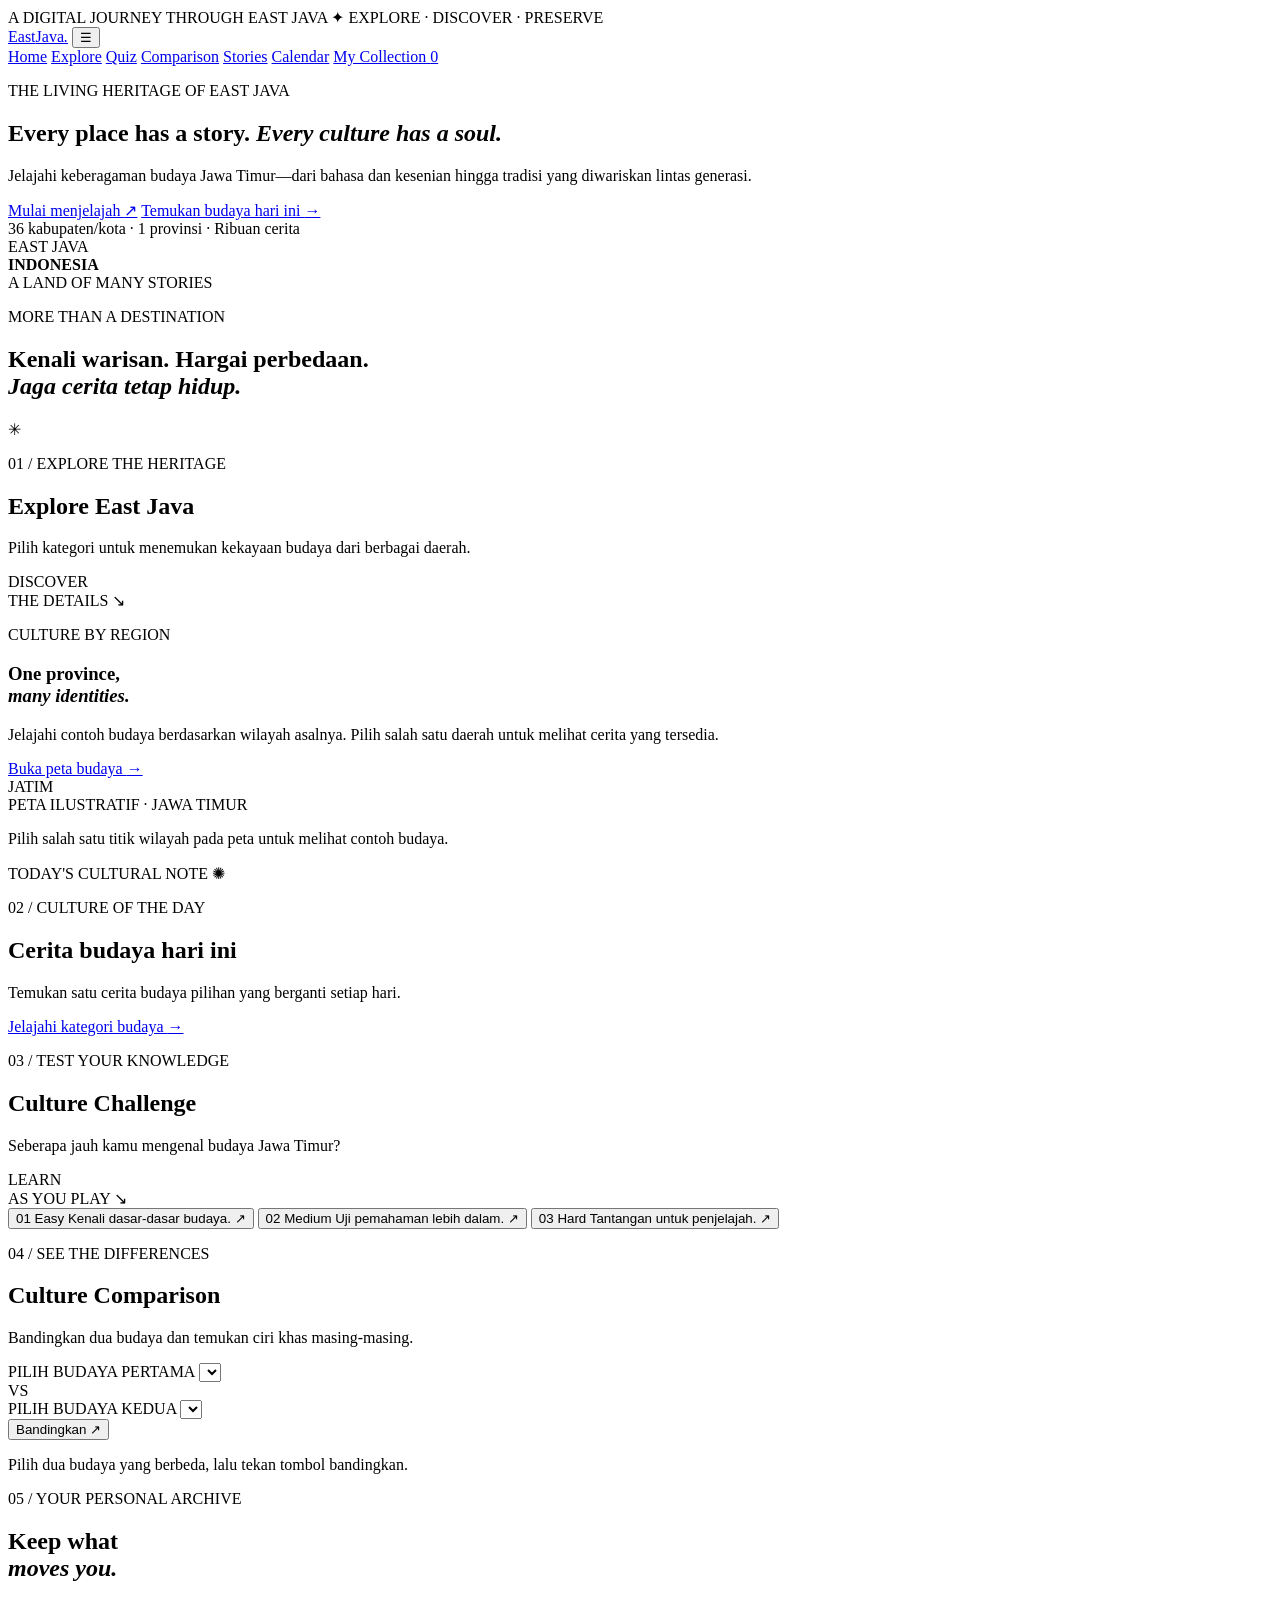
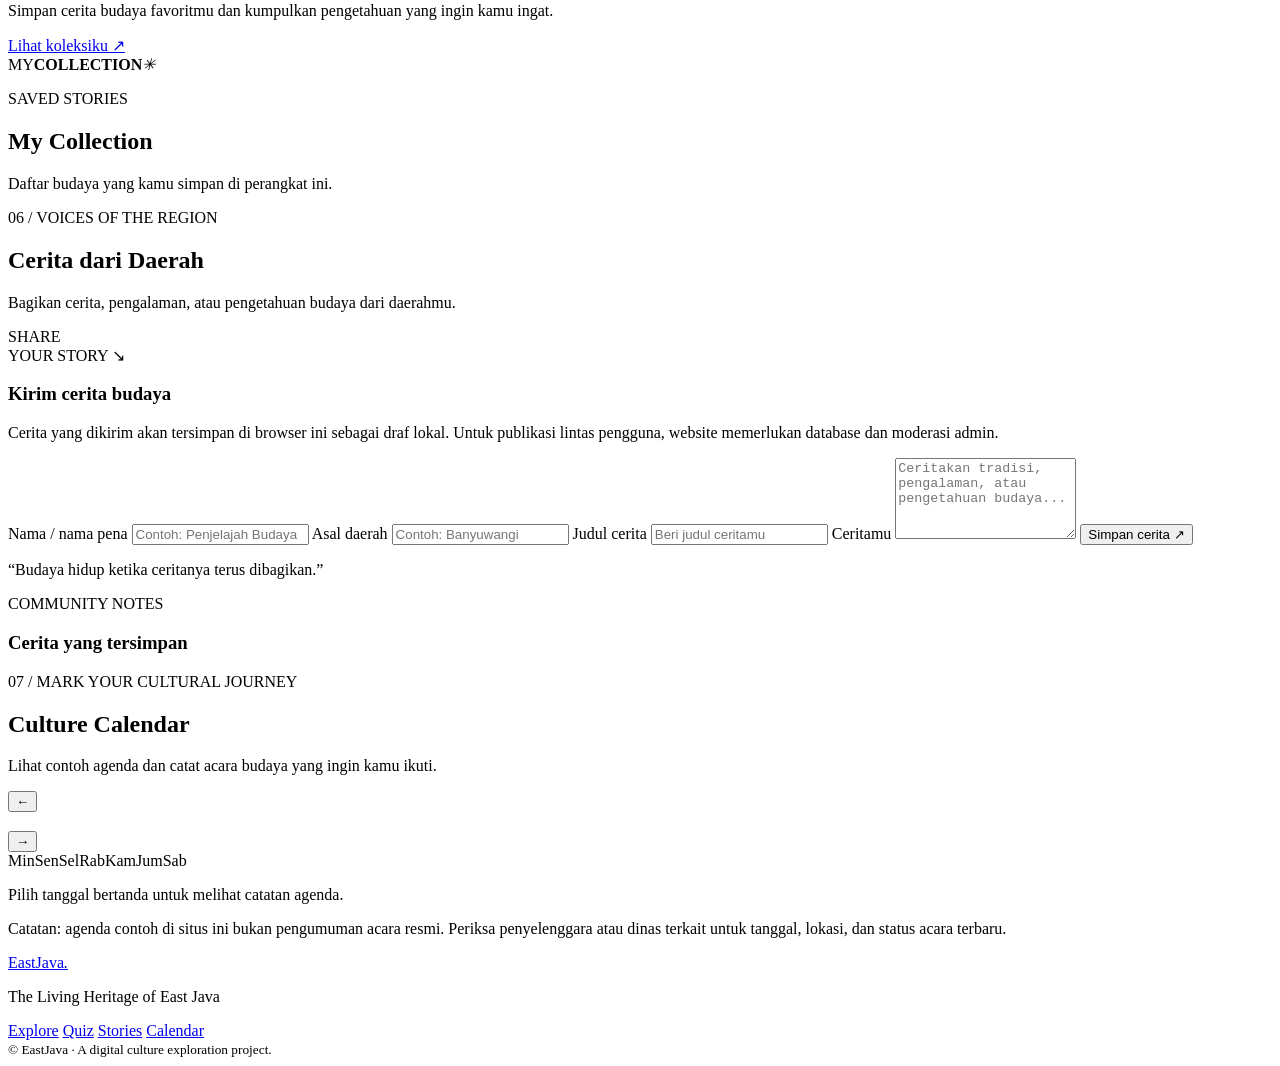
==== index.html @ 80b300f9 "Update and rename README.md to index.html" ====
<!DOCTYPE html>
<html lang="id">
<head>
  <meta charset="UTF-8">
  <meta name="viewport" content="width=device-width, initial-scale=1.0">
  <meta name="theme-color" content="#183f35">
  <meta name="description" content="EastJava — jelajahi warisan budaya Jawa Timur melalui peta, cerita, kuis, dan kalender budaya.">
  <title>EastJava — The Living Heritage of East Java</title>
  <link rel="preconnect" href="https://fonts.googleapis.com">
  <link rel="preconnect" href="https://fonts.gstatic.com" crossorigin>
  <link href="https://fonts.googleapis.com/css2?family=DM+Sans:wght@400;500;600;700&family=Playfair+Display:wght@500;600;700&display=swap" rel="stylesheet">
  <link rel="stylesheet" href="css/style.css">
</head>
<body>
  <div class="announcement">A DIGITAL JOURNEY THROUGH EAST JAVA <span>✦</span> EXPLORE · DISCOVER · PRESERVE</div>

  <header class="site-header">
    <a class="brand" href="#home" aria-label="EastJava home">East<span>Java</span><i>.</i></a>
    <button class="menu-toggle" id="menuToggle" aria-label="Buka menu" aria-expanded="false">☰</button>
    <nav class="main-nav" id="mainNav">
      <a href="#home" data-nav="home">Home</a>
      <a href="#explore" data-nav="explore">Explore</a>
      <a href="#quiz" data-nav="quiz">Quiz</a>
      <a href="#comparison" data-nav="comparison">Comparison</a>
      <a href="#stories" data-nav="stories">Stories</a>
      <a href="#calendar" data-nav="calendar">Calendar</a>
      <a href="#collection" data-nav="collection" class="nav-collection">My Collection <span id="savedCount">0</span></a>
    </nav>
  </header>

  <main id="app" tabindex="-1">
    <section class="hero page-view" id="home">
      <div class="hero-copy">
        <p class="eyebrow">THE LIVING HERITAGE OF EAST JAVA</p>
        <h1>Every place has a story. <em>Every culture has a soul.</em></h1>
        <p class="hero-description">Jelajahi keberagaman budaya Jawa Timur—dari bahasa dan kesenian hingga tradisi yang diwariskan lintas generasi.</p>
        <div class="hero-actions">
          <a class="button button-dark" href="#explore">Mulai menjelajah <span>↗</span></a>
          <a class="text-link" href="#culture-day">Temukan budaya hari ini <span>→</span></a>
        </div>
        <div class="hero-note"><span class="note-line"></span><span>36 kabupaten/kota · 1 provinsi · Ribuan cerita</span></div>
      </div>
      <div class="hero-art" role="img" aria-label="Ilustrasi artistik pegunungan dan motif budaya Jawa Timur">
        <div class="art-sun"></div>
        <div class="art-mountain mountain-back"></div>
        <div class="art-mountain mountain-front"></div>
        <div class="art-label">EAST JAVA<br><b>INDONESIA</b></div>
        <div class="art-caption">A LAND OF MANY STORIES</div>
      </div>
    </section>

    <section class="intro-strip">
      <p>MORE THAN A DESTINATION</p>
      <h2>Kenali warisan. Hargai perbedaan.<br><em>Jaga cerita tetap hidup.</em></h2>
      <span class="strip-mark">✳</span>
    </section>

    <section class="section" id="explore">
      <div class="section-heading">
        <div>
          <p class="eyebrow">01 / EXPLORE THE HERITAGE</p>
          <h2>Explore East Java</h2>
          <p class="section-subtitle">Pilih kategori untuk menemukan kekayaan budaya dari berbagai daerah.</p>
        </div>
        <span class="heading-side">DISCOVER<br>THE DETAILS ↘</span>
      </div>

      <div class="category-grid" id="categoryGrid"></div>

      <div class="map-panel">
        <div class="map-copy">
          <p class="eyebrow">CULTURE BY REGION</p>
          <h3>One province,<br><em>many identities.</em></h3>
          <p>Jelajahi contoh budaya berdasarkan wilayah asalnya. Pilih salah satu daerah untuk melihat cerita yang tersedia.</p>
          <a class="text-link" href="#map">Buka peta budaya <span>→</span></a>
        </div>
        <div class="map-visual" id="map">
          <div class="map-watermark">JATIM</div>
          <div class="map-dots" id="mapDots"></div>
          <div class="map-footnote">PETA ILUSTRATIF · JAWA TIMUR</div>
        </div>
      </div>
      <div class="region-results" id="regionResults" aria-live="polite">
        <p class="muted">Pilih salah satu titik wilayah pada peta untuk melihat contoh budaya.</p>
      </div>
    </section>

    <section class="feature-band" id="culture-day">
      <div class="feature-image">
        <span class="image-kicker">TODAY'S CULTURAL NOTE</span>
        <span class="feature-symbol">✺</span>
      </div>
      <div class="feature-copy">
        <p class="eyebrow">02 / CULTURE OF THE DAY</p>
        <h2 id="dailyTitle">Cerita budaya hari ini</h2>
        <p id="dailyText">Temukan satu cerita budaya pilihan yang berganti setiap hari.</p>
        <div class="daily-meta" id="dailyMeta"></div>
        <a href="#explore" class="text-link">Jelajahi kategori budaya <span>→</span></a>
      </div>
    </section>

    <section class="section quiz-teaser" id="quiz">
      <div class="section-heading">
        <div>
          <p class="eyebrow">03 / TEST YOUR KNOWLEDGE</p>
          <h2>Culture Challenge</h2>
          <p class="section-subtitle">Seberapa jauh kamu mengenal budaya Jawa Timur?</p>
        </div>
        <span class="heading-side">LEARN<br>AS YOU PLAY ↘</span>
      </div>
      <div class="quiz-levels">
        <button class="level-card" data-level="easy">
          <span class="level-number">01</span>
          <span class="level-name">Easy</span>
          <span class="level-desc">Kenali dasar-dasar budaya.</span>
          <span class="level-arrow">↗</span>
        </button>
        <button class="level-card" data-level="medium">
          <span class="level-number">02</span>
          <span class="level-name">Medium</span>
          <span class="level-desc">Uji pemahaman lebih dalam.</span>
          <span class="level-arrow">↗</span>
        </button>
        <button class="level-card" data-level="hard">
          <span class="level-number">03</span>
          <span class="level-name">Hard</span>
          <span class="level-desc">Tantangan untuk penjelajah.</span>
          <span class="level-arrow">↗</span>
        </button>
      </div>
      <div class="quiz-area" id="quizArea" hidden></div>
    </section>

    <section class="section comparison-section" id="comparison">
      <div class="section-heading">
        <div>
          <p class="eyebrow">04 / SEE THE DIFFERENCES</p>
          <h2>Culture Comparison</h2>
          <p class="section-subtitle">Bandingkan dua budaya dan temukan ciri khas masing-masing.</p>
        </div>
      </div>
      <div class="comparison-box">
        <div class="compare-select">
          <label for="cultureA">PILIH BUDAYA PERTAMA</label>
          <select id="cultureA"></select>
        </div>
        <div class="compare-symbol">VS</div>
        <div class="compare-select">
          <label for="cultureB">PILIH BUDAYA KEDUA</label>
          <select id="cultureB"></select>
        </div>
        <button class="button button-dark compare-button" id="compareButton">Bandingkan ↗</button>
      </div>
      <div id="comparisonResult" class="comparison-result" aria-live="polite">
        <p class="muted">Pilih dua budaya yang berbeda, lalu tekan tombol bandingkan.</p>
      </div>
    </section>

    <section class="collection-banner" id="collection">
      <div>
        <p class="eyebrow">05 / YOUR PERSONAL ARCHIVE</p>
        <h2>Keep what<br><em>moves you.</em></h2>
        <p>Simpan cerita budaya favoritmu dan kumpulkan pengetahuan yang ingin kamu ingat.</p>
        <a class="button button-light" href="#collection-list">Lihat koleksiku ↗</a>
      </div>
      <div class="collection-stamp"><span>MY</span><b>COLLECTION</b><i>✳</i></div>
    </section>

    <section class="section collection-list-section" id="collection-list">
      <div class="section-heading">
        <div>
          <p class="eyebrow">SAVED STORIES</p>
          <h2>My Collection</h2>
          <p class="section-subtitle">Daftar budaya yang kamu simpan di perangkat ini.</p>
        </div>
      </div>
      <div id="collectionList" class="collection-grid"></div>
    </section>

    <section class="section stories-section" id="stories">
      <div class="section-heading">
        <div>
          <p class="eyebrow">06 / VOICES OF THE REGION</p>
          <h2>Cerita dari Daerah</h2>
          <p class="section-subtitle">Bagikan cerita, pengalaman, atau pengetahuan budaya dari daerahmu.</p>
        </div>
        <span class="heading-side">SHARE<br>YOUR STORY ↘</span>
      </div>
      <div class="stories-layout">
        <form id="storyForm" class="story-form">
          <h3>Kirim cerita budaya</h3>
          <p class="form-note">Cerita yang dikirim akan tersimpan di browser ini sebagai draf lokal. Untuk publikasi lintas pengguna, website memerlukan database dan moderasi admin.</p>

          <label for="storyName">Nama / nama pena</label>
          <input id="storyName" maxlength="40" required placeholder="Contoh: Penjelajah Budaya">

          <label for="storyRegion">Asal daerah</label>
          <input id="storyRegion" maxlength="60" required placeholder="Contoh: Banyuwangi">

          <label for="storyTitle">Judul cerita</label>
          <input id="storyTitle" maxlength="80" required placeholder="Beri judul ceritamu">

          <label for="storyText">Ceritamu</label>
          <textarea id="storyText" rows="5" maxlength="1200" required placeholder="Ceritakan tradisi, pengalaman, atau pengetahuan budaya..."></textarea>

          <button class="button button-dark" type="submit">Simpan cerita ↗</button>
          <p class="form-feedback" id="storyFeedback" role="status"></p>
        </form>

        <div class="story-side">
          <div class="story-quote">“Budaya hidup ketika ceritanya terus dibagikan.”</div>
          <p class="eyebrow">COMMUNITY NOTES</p>
          <h3>Cerita yang tersimpan</h3>
          <div id="storyList"></div>
        </div>
      </div>
    </section>

    <section class="section calendar-section" id="calendar">
      <div class="section-heading">
        <div>
          <p class="eyebrow">07 / MARK YOUR CULTURAL JOURNEY</p>
          <h2>Culture Calendar</h2>
          <p class="section-subtitle">Lihat contoh agenda dan catat acara budaya yang ingin kamu ikuti.</p>
        </div>
      </div>
      <div class="calendar-wrap">
        <div class="calendar-top">
          <button id="prevMonth" aria-label="Bulan sebelumnya">←</button>
          <h3 id="monthLabel"></h3>
          <button id="nextMonth" aria-label="Bulan berikutnya">→</button>
        </div>
        <div class="calendar-weekdays">
          <span>Min</span><span>Sen</span><span>Sel</span><span>Rab</span><span>Kam</span><span>Jum</span><span>Sab</span>
        </div>
        <div class="calendar-days" id="calendarDays"></div>
        <div class="calendar-detail" id="calendarDetail">
          <p class="muted">Pilih tanggal bertanda untuk melihat catatan agenda.</p>
        </div>
      </div>
      <p class="calendar-disclaimer">Catatan: agenda contoh di situs ini bukan pengumuman acara resmi. Periksa penyelenggara atau dinas terkait untuk tanggal, lokasi, dan status acara terbaru.</p>
    </section>
  </main>

  <footer class="site-footer">
    <a class="brand footer-brand" href="#home">East<span>Java</span><i>.</i></a>
    <p>The Living Heritage of East Java</p>
    <div class="footer-links">
      <a href="#explore">Explore</a>
      <a href="#quiz">Quiz</a>
      <a href="#stories">Stories</a>
      <a href="#calendar">Calendar</a>
    </div>
    <small>© <span id="year"></span> EastJava · A digital culture exploration project.</small>
  </footer>

  <div class="toast" id="toast" role="status" aria-live="polite"></div>
  <script src="js/app.js"></script>
</body>
</html>
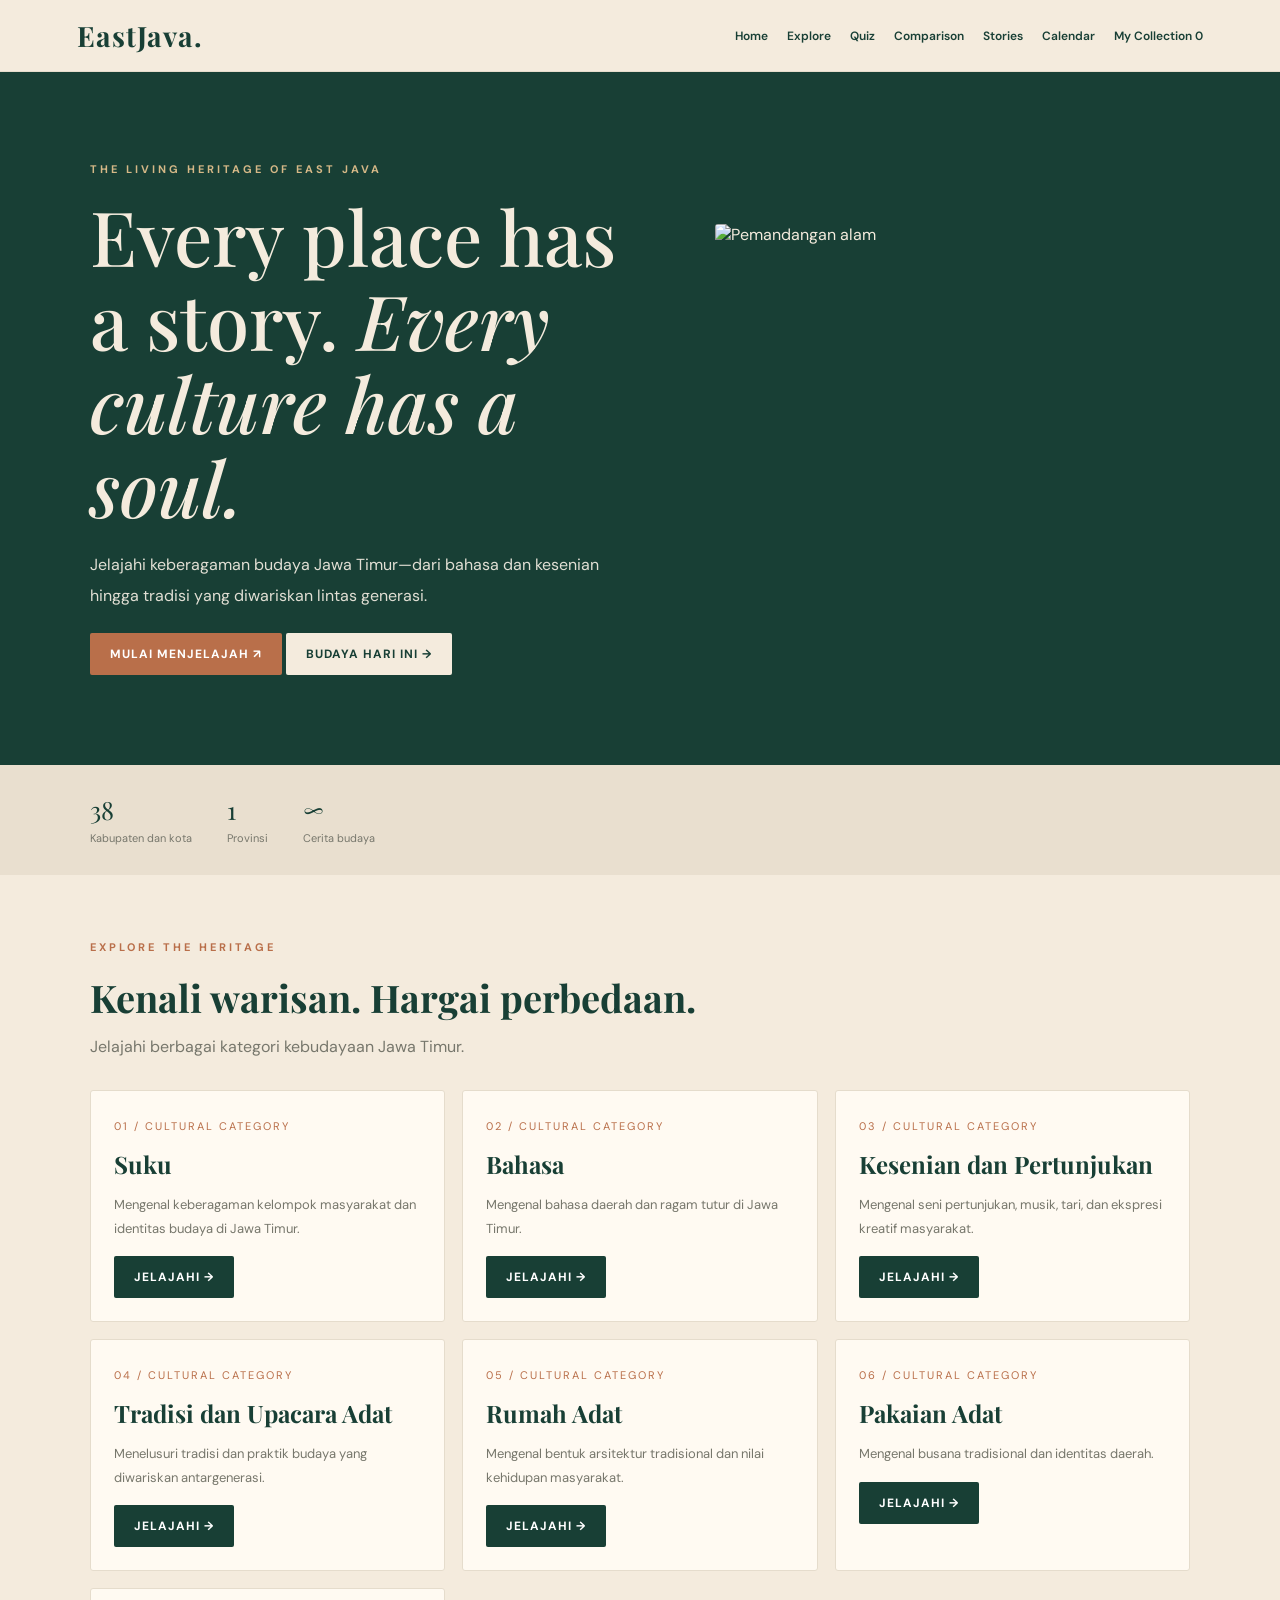
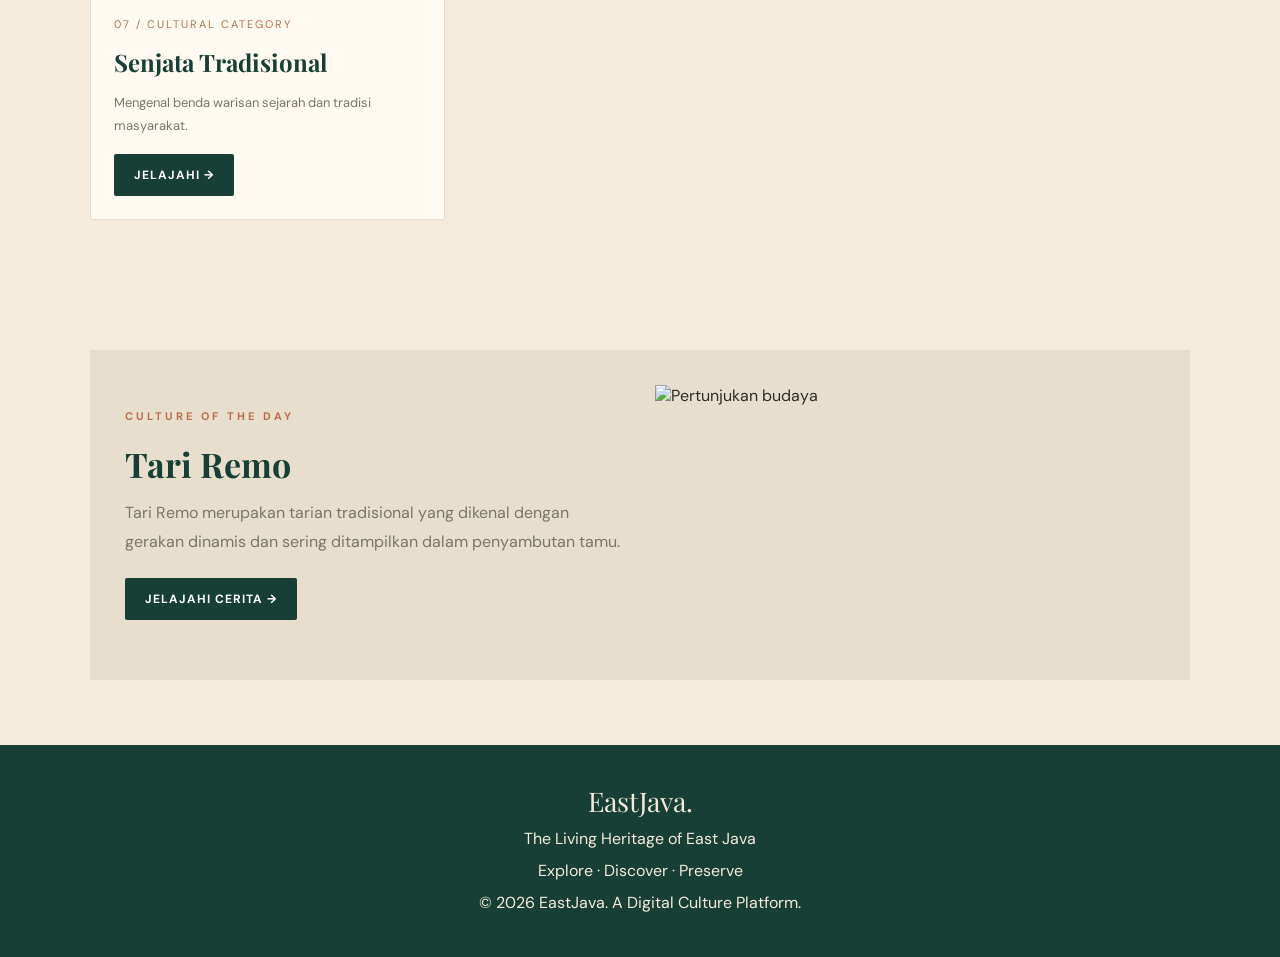
==== commit 3160de87: "Update index.html" ====
--- a/index.html
+++ b/index.html
@@ -1,260 +1,757 @@
 <!DOCTYPE html>
 <html lang="id">
 <head>
-  <meta charset="UTF-8">
-  <meta name="viewport" content="width=device-width, initial-scale=1.0">
-  <meta name="theme-color" content="#183f35">
-  <meta name="description" content="EastJava — jelajahi warisan budaya Jawa Timur melalui peta, cerita, kuis, dan kalender budaya.">
-  <title>EastJava — The Living Heritage of East Java</title>
-  <link rel="preconnect" href="https://fonts.googleapis.com">
-  <link rel="preconnect" href="https://fonts.gstatic.com" crossorigin>
-  <link href="https://fonts.googleapis.com/css2?family=DM+Sans:wght@400;500;600;700&family=Playfair+Display:wght@500;600;700&display=swap" rel="stylesheet">
-  <link rel="stylesheet" href="css/style.css">
+<meta charset="UTF-8">
+<meta name="viewport" content="width=device-width, initial-scale=1.0">
+<title>EastJava — The Living Heritage</title>
+<meta name="description" content="Jelajahi kekayaan budaya Jawa Timur melalui EastJava.">
+<style>
+@import url('https://fonts.googleapis.com/css2?family=DM+Sans:wght@400;500;600;700&family=Playfair+Display:wght@400;500;600;700&display=swap');
+
+:root {
+  --green:#183f35;
+  --green2:#285648;
+  --cream:#f4ebdd;
+  --paper:#fffaf2;
+  --gold:#d5b887;
+  --terra:#b96f4a;
+  --ink:#292e29;
+  --muted:#77776c;
+  --line:#e5dccc;
+}
+
+* {box-sizing:border-box;margin:0;padding:0}
+html {scroll-behavior:smooth}
+body {
+  background:var(--cream);
+  color:var(--ink);
+  font-family:'DM Sans',sans-serif;
+}
+button,input,select,textarea {font:inherit}
+button {cursor:pointer}
+a {color:inherit;text-decoration:none}
+header {
+  background:var(--cream);
+  border-bottom:1px solid var(--line);
+  padding:17px 6%;
+  display:flex;
+  align-items:center;
+  justify-content:space-between;
+  gap:20px;
+  position:sticky;
+  top:0;
+  z-index:10;
+}
+.logo {
+  font-family:'Playfair Display',serif;
+  font-size:28px;
+  font-weight:bold;
+  letter-spacing:1px;
+  color:var(--green);
+}
+nav {display:flex;gap:19px;flex-wrap:wrap}
+nav button {
+  border:0;
+  background:none;
+  color:var(--green);
+  font-size:12px;
+  font-weight:600;
+}
+nav button:hover {color:var(--terra)}
+.menu-btn {display:none}
+main {min-height:70vh}
+.page {display:none}
+.page.active {display:block}
+.hero {
+  background:var(--green);
+  color:var(--cream);
+  padding:90px 7%;
+  display:grid;
+  grid-template-columns:1.1fr .9fr;
+  align-items:center;
+  gap:45px;
+}
+.eyebrow {
+  color:var(--terra);
+  font-size:11px;
+  font-weight:700;
+  letter-spacing:3px;
+  margin-bottom:18px;
+}
+.hero .eyebrow {color:var(--gold)}
+h1,h2,h3,.serif {font-family:'Playfair Display',serif}
+.hero h1 {
+  font-size:clamp(42px,6vw,76px);
+  line-height:1.1;
+  font-weight:500;
+  margin-bottom:22px;
+}
+.hero p {
+  color:#e1dfd4;
+  line-height:1.9;
+  max-width:520px;
+}
+.hero-image {
+  width:100%;
+  height:390px;
+  object-fit:cover;
+  border-radius:3px;
+}
+.btn {
+  display:inline-block;
+  background:var(--terra);
+  color:white;
+  border:0;
+  padding:13px 20px;
+  margin-top:22px;
+  font-size:12px;
+  font-weight:700;
+  letter-spacing:1px;
+  border-radius:2px;
+}
+.btn:hover {opacity:.85}
+.btn-green {background:var(--green)}
+.btn-light {background:var(--cream);color:var(--green)}
+.section {padding:65px 7%}
+.section-head {margin-bottom:30px}
+.section-head h2 {font-size:38px;color:var(--green);margin-bottom:10px}
+.section-head p {color:var(--muted);line-height:1.7}
+.stats {
+  display:flex;
+  gap:35px;
+  flex-wrap:wrap;
+  padding:28px 7%;
+  background:#e9dfcf;
+}
+.stat strong {display:block;font:25px 'Playfair Display';color:var(--green)}
+.stat span {font-size:11px;color:var(--muted)}
+.grid {
+  display:grid;
+  grid-template-columns:repeat(3,1fr);
+  gap:17px;
+}
+.card {
+  background:var(--paper);
+  border:1px solid var(--line);
+  padding:23px;
+  border-radius:3px;
+  transition:.2s;
+}
+.card:hover {transform:translateY(-4px);border-color:var(--gold)}
+.card .number {font-size:11px;color:var(--terra);letter-spacing:2px}
+.card h3 {font-size:24px;color:var(--green);margin:13px 0}
+.card p {font-size:13px;line-height:1.8;color:var(--muted)}
+.card button {margin-top:16px}
+.feature {
+  background:#e8decd;
+  padding:35px;
+  display:grid;
+  grid-template-columns:1fr 1fr;
+  gap:30px;
+  align-items:center;
+}
+.feature img {width:100%;height:260px;object-fit:cover}
+.feature h2 {font-size:34px;color:var(--green);margin:12px 0}
+.feature p {line-height:1.8;color:var(--muted)}
+.page-intro {background:var(--green);color:var(--cream);padding:55px 7%}
+.page-intro h1 {font-size:48px;margin-bottom:12px}
+.page-intro p {max-width:650px;line-height:1.8;color:#e4dfd4}
+.content {padding:45px 7%}
+.search {
+  width:100%;
+  padding:14px;
+  border:1px solid var(--line);
+  background:var(--paper);
+  margin-bottom:25px;
+  outline-color:var(--green);
+}
+.field {
+  width:100%;
+  padding:13px;
+  background:var(--paper);
+  border:1px solid var(--line);
+  margin:8px 0 16px;
+  border-radius:2px;
+}
+label {font-size:12px;font-weight:700;color:var(--green)}
+.map-grid {
+  display:grid;
+  grid-template-columns:repeat(4,1fr);
+  gap:10px;
+}
+.map-place {
+  padding:18px 10px;
+  background:var(--paper);
+  border:1px solid var(--line);
+  color:var(--green);
+  font-weight:600;
+  font-size:12px;
+}
+.map-place:hover,.map-place.selected {
+  background:var(--green);
+  color:white;
+}
+.result {
+  margin-top:20px;
+  padding:22px;
+  background:#e8decd;
+  line-height:1.8;
+}
+.question {
+  padding:23px;
+  background:var(--paper);
+  border:1px solid var(--line);
+  margin:15px 0;
+}
+.option {
+  display:block;
+  width:100%;
+  text-align:left;
+  padding:13px;
+  margin-top:9px;
+  border:1px solid var(--line);
+  background:white;
+  color:var(--ink);
+}
+.option:hover {border-color:var(--green)}
+.option.correct {background:#dcebdc;border-color:#4d895b}
+.option.wrong {background:#f4dcd5;border-color:var(--terra)}
+.notice {
+  padding:17px;
+  background:#e8decd;
+  margin:15px 0;
+  line-height:1.7;
+}
+.compare {
+  display:grid;
+  grid-template-columns:1fr 1fr;
+  gap:15px;
+}
+.compare .card {min-height:180px}
+.day-card {
+  background:var(--green);
+  color:var(--cream);
+  padding:35px;
+}
+.day-card h2 {font-size:35px;margin:10px 0}
+.day-card p {line-height:1.8;color:#e3e0d4}
+.item-row {
+  padding:17px;
+  background:var(--paper);
+  border-bottom:1px solid var(--line);
+  display:flex;
+  justify-content:space-between;
+  gap:12px;
+  align-items:center;
+}
+.small {font-size:12px;color:var(--muted)}
+footer {
+  background:var(--green);
+  color:var(--cream);
+  text-align:center;
+  padding:38px 7%;
+  line-height:2;
+}
+footer strong {font:27px 'Playfair Display'}
+.hidden {display:none!important}
+@media(max-width:800px) {
+  header {align-items:flex-start;flex-wrap:wrap}
+  nav {gap:12px}
+  .hero,.feature {grid-template-columns:1fr}
+  .hero {padding:55px 7%}
+  .hero-image {height:270px}
+  .grid {grid-template-columns:repeat(2,1fr)}
+  .map-grid {grid-template-columns:repeat(2,1fr)}
+}
+@media(max-width:500px) {
+  .grid {grid-template-columns:1fr}
+  .compare {grid-template-columns:1fr}
+  nav {width:100%;gap:13px}
+  nav button {font-size:11px}
+  .section-head h2 {font-size:31px}
+  .page-intro h1 {font-size:38px}
+}
+</style>
 </head>
+
 <body>
-  <div class="announcement">A DIGITAL JOURNEY THROUGH EAST JAVA <span>✦</span> EXPLORE · DISCOVER · PRESERVE</div>
-
-  <header class="site-header">
-    <a class="brand" href="#home" aria-label="EastJava home">East<span>Java</span><i>.</i></a>
-    <button class="menu-toggle" id="menuToggle" aria-label="Buka menu" aria-expanded="false">☰</button>
-    <nav class="main-nav" id="mainNav">
-      <a href="#home" data-nav="home">Home</a>
-      <a href="#explore" data-nav="explore">Explore</a>
-      <a href="#quiz" data-nav="quiz">Quiz</a>
-      <a href="#comparison" data-nav="comparison">Comparison</a>
-      <a href="#stories" data-nav="stories">Stories</a>
-      <a href="#calendar" data-nav="calendar">Calendar</a>
-      <a href="#collection" data-nav="collection" class="nav-collection">My Collection <span id="savedCount">0</span></a>
-    </nav>
-  </header>
-
-  <main id="app" tabindex="-1">
-    <section class="hero page-view" id="home">
-      <div class="hero-copy">
-        <p class="eyebrow">THE LIVING HERITAGE OF EAST JAVA</p>
-        <h1>Every place has a story. <em>Every culture has a soul.</em></h1>
-        <p class="hero-description">Jelajahi keberagaman budaya Jawa Timur—dari bahasa dan kesenian hingga tradisi yang diwariskan lintas generasi.</p>
-        <div class="hero-actions">
-          <a class="button button-dark" href="#explore">Mulai menjelajah <span>↗</span></a>
-          <a class="text-link" href="#culture-day">Temukan budaya hari ini <span>→</span></a>
-        </div>
-        <div class="hero-note"><span class="note-line"></span><span>36 kabupaten/kota · 1 provinsi · Ribuan cerita</span></div>
+<header>
+  <a class="logo" href="#" onclick="showPage('home')">EastJava.</a>
+  <nav>
+    <button onclick="showPage('home')">Home</button>
+    <button onclick="showPage('explore')">Explore</button>
+    <button onclick="showPage('quiz')">Quiz</button>
+    <button onclick="showPage('comparison')">Comparison</button>
+    <button onclick="showPage('stories')">Stories</button>
+    <button onclick="showPage('calendar')">Calendar</button>
+    <button onclick="showPage('collection')">My Collection <span id="count">0</span></button>
+  </nav>
+</header>
+
+<main>
+<!-- HOME -->
+<section class="page active" id="home">
+  <div class="hero">
+    <div>
+      <div class="eyebrow">THE LIVING HERITAGE OF EAST JAVA</div>
+      <h1>Every place has a story. <i>Every culture has a soul.</i></h1>
+      <p>Jelajahi keberagaman budaya Jawa Timur—dari bahasa dan kesenian hingga tradisi yang diwariskan lintas generasi.</p>
+      <button class="btn" onclick="showPage('explore')">MULAI MENJELAJAH ↗</button>
+      <button class="btn btn-light" onclick="showPage('cultureday')">BUDAYA HARI INI →</button>
+    </div>
+    <img class="hero-image" src="https://images.unsplash.com/photo-1518709268805-4e9042af9f23?w=1000" alt="Pemandangan alam">
+  </div>
+
+  <div class="stats">
+    <div class="stat"><strong>38</strong><span>Kabupaten dan kota</span></div>
+    <div class="stat"><strong>1</strong><span>Provinsi</span></div>
+    <div class="stat"><strong>∞</strong><span>Cerita budaya</span></div>
+  </div>
+
+  <div class="section">
+    <div class="section-head">
+      <div class="eyebrow">EXPLORE THE HERITAGE</div>
+      <h2>Kenali warisan. Hargai perbedaan.</h2>
+      <p>Jelajahi berbagai kategori kebudayaan Jawa Timur.</p>
+    </div>
+    <div class="grid" id="homeCategories"></div>
+  </div>
+
+  <div class="section">
+    <div class="feature">
+      <div>
+        <div class="eyebrow">CULTURE OF THE DAY</div>
+        <h2 id="homeDayTitle">Reog Ponorogo</h2>
+        <p id="homeDayText">Salah satu kesenian pertunjukan terkenal dari Jawa Timur.</p>
+        <button class="btn btn-green" onclick="showPage('cultureday')">JELAJAHI CERITA →</button>
       </div>
-      <div class="hero-art" role="img" aria-label="Ilustrasi artistik pegunungan dan motif budaya Jawa Timur">
-        <div class="art-sun"></div>
-        <div class="art-mountain mountain-back"></div>
-        <div class="art-mountain mountain-front"></div>
-        <div class="art-label">EAST JAVA<br><b>INDONESIA</b></div>
-        <div class="art-caption">A LAND OF MANY STORIES</div>
+      <img src="https://images.unsplash.com/photo-1531058020387-3be344556be6?w=900" alt="Pertunjukan budaya">
+    </div>
+  </div>
+</section>
+
+<!-- EXPLORE -->
+<section class="page" id="explore">
+  <div class="page-intro">
+    <div class="eyebrow">01 / DISCOVER</div>
+    <h1>Explore East Java</h1>
+    <p>Pilih wilayah untuk mengenal cerita dan kekayaan budaya dari berbagai daerah di Jawa Timur.</p>
+  </div>
+  <div class="content">
+    <div class="section-head">
+      <h2>Peta Wilayah</h2>
+      <p>Pilih salah satu nama daerah di bawah ini untuk melihat informasi awalnya.</p>
+    </div>
+    <div class="map-grid" id="mapGrid"></div>
+    <div class="result" id="mapResult">Pilih daerah untuk menampilkan informasi.</div>
+  </div>
+  <div class="content">
+    <div class="section-head"><h2>Kategori Budaya</h2><p>Temukan berbagai bentuk warisan budaya.</p></div>
+    <div class="grid" id="exploreCategories"></div>
+  </div>
+</section>
+
+<!-- CATEGORY DETAIL -->
+<section class="page" id="category">
+  <div class="page-intro">
+    <div class="eyebrow">EAST JAVA CULTURAL ARCHIVE</div>
+    <h1 id="categoryTitle">Kategori</h1>
+    <p id="categoryDescription"></p>
+  </div>
+  <div class="content">
+    <input class="search" id="categorySearch" placeholder="Cari informasi budaya..." oninput="renderCategory(this.value)">
+    <div class="grid" id="categoryItems"></div>
+  </div>
+</section>
+
+<!-- QUIZ -->
+<section class="page" id="quiz">
+  <div class="page-intro">
+    <div class="eyebrow">02 / TEST YOUR KNOWLEDGE</div>
+    <h1>Culture Challenge</h1>
+    <p>Uji pengetahuanmu tentang budaya Jawa Timur melalui tiga tingkat tantangan.</p>
+  </div>
+  <div class="content">
+    <div id="quizStart">
+      <div class="grid">
+        <div class="card"><span class="number">LEVEL 01</span><h3>Easy</h3><p>Pertanyaan dasar tentang budaya Jawa Timur.</p><button class="btn btn-green" onclick="startQuiz('easy')">Mulai</button></div>
+        <div class="card"><span class="number">LEVEL 02</span><h3>Medium</h3><p>Tantangan pengetahuan tingkat menengah.</p><button class="btn btn-green" onclick="startQuiz('medium')">Mulai</button></div>
+        <div class="card"><span class="number">LEVEL 03</span><h3>Hard</h3><p>Uji pengetahuan budaya lebih mendalam.</p><button class="btn btn-green" onclick="startQuiz('hard')">Mulai</button></div>
       </div>
-    </section>
-
-    <section class="intro-strip">
-      <p>MORE THAN A DESTINATION</p>
-      <h2>Kenali warisan. Hargai perbedaan.<br><em>Jaga cerita tetap hidup.</em></h2>
-      <span class="strip-mark">✳</span>
-    </section>
-
-    <section class="section" id="explore">
-      <div class="section-heading">
-        <div>
-          <p class="eyebrow">01 / EXPLORE THE HERITAGE</p>
-          <h2>Explore East Java</h2>
-          <p class="section-subtitle">Pilih kategori untuk menemukan kekayaan budaya dari berbagai daerah.</p>
-        </div>
-        <span class="heading-side">DISCOVER<br>THE DETAILS ↘</span>
-      </div>
-
-      <div class="category-grid" id="categoryGrid"></div>
-
-      <div class="map-panel">
-        <div class="map-copy">
-          <p class="eyebrow">CULTURE BY REGION</p>
-          <h3>One province,<br><em>many identities.</em></h3>
-          <p>Jelajahi contoh budaya berdasarkan wilayah asalnya. Pilih salah satu daerah untuk melihat cerita yang tersedia.</p>
-          <a class="text-link" href="#map">Buka peta budaya <span>→</span></a>
-        </div>
-        <div class="map-visual" id="map">
-          <div class="map-watermark">JATIM</div>
-          <div class="map-dots" id="mapDots"></div>
-          <div class="map-footnote">PETA ILUSTRATIF · JAWA TIMUR</div>
-        </div>
-      </div>
-      <div class="region-results" id="regionResults" aria-live="polite">
-        <p class="muted">Pilih salah satu titik wilayah pada peta untuk melihat contoh budaya.</p>
-      </div>
-    </section>
-
-    <section class="feature-band" id="culture-day">
-      <div class="feature-image">
-        <span class="image-kicker">TODAY'S CULTURAL NOTE</span>
-        <span class="feature-symbol">✺</span>
-      </div>
-      <div class="feature-copy">
-        <p class="eyebrow">02 / CULTURE OF THE DAY</p>
-        <h2 id="dailyTitle">Cerita budaya hari ini</h2>
-        <p id="dailyText">Temukan satu cerita budaya pilihan yang berganti setiap hari.</p>
-        <div class="daily-meta" id="dailyMeta"></div>
-        <a href="#explore" class="text-link">Jelajahi kategori budaya <span>→</span></a>
-      </div>
-    </section>
-
-    <section class="section quiz-teaser" id="quiz">
-      <div class="section-heading">
-        <div>
-          <p class="eyebrow">03 / TEST YOUR KNOWLEDGE</p>
-          <h2>Culture Challenge</h2>
-          <p class="section-subtitle">Seberapa jauh kamu mengenal budaya Jawa Timur?</p>
-        </div>
-        <span class="heading-side">LEARN<br>AS YOU PLAY ↘</span>
-      </div>
-      <div class="quiz-levels">
-        <button class="level-card" data-level="easy">
-          <span class="level-number">01</span>
-          <span class="level-name">Easy</span>
-          <span class="level-desc">Kenali dasar-dasar budaya.</span>
-          <span class="level-arrow">↗</span>
-        </button>
-        <button class="level-card" data-level="medium">
-          <span class="level-number">02</span>
-          <span class="level-name">Medium</span>
-          <span class="level-desc">Uji pemahaman lebih dalam.</span>
-          <span class="level-arrow">↗</span>
-        </button>
-        <button class="level-card" data-level="hard">
-          <span class="level-number">03</span>
-          <span class="level-name">Hard</span>
-          <span class="level-desc">Tantangan untuk penjelajah.</span>
-          <span class="level-arrow">↗</span>
-        </button>
-      </div>
-      <div class="quiz-area" id="quizArea" hidden></div>
-    </section>
-
-    <section class="section comparison-section" id="comparison">
-      <div class="section-heading">
-        <div>
-          <p class="eyebrow">04 / SEE THE DIFFERENCES</p>
-          <h2>Culture Comparison</h2>
-          <p class="section-subtitle">Bandingkan dua budaya dan temukan ciri khas masing-masing.</p>
-        </div>
-      </div>
-      <div class="comparison-box">
-        <div class="compare-select">
-          <label for="cultureA">PILIH BUDAYA PERTAMA</label>
-          <select id="cultureA"></select>
-        </div>
-        <div class="compare-symbol">VS</div>
-        <div class="compare-select">
-          <label for="cultureB">PILIH BUDAYA KEDUA</label>
-          <select id="cultureB"></select>
-        </div>
-        <button class="button button-dark compare-button" id="compareButton">Bandingkan ↗</button>
-      </div>
-      <div id="comparisonResult" class="comparison-result" aria-live="polite">
-        <p class="muted">Pilih dua budaya yang berbeda, lalu tekan tombol bandingkan.</p>
-      </div>
-    </section>
-
-    <section class="collection-banner" id="collection">
-      <div>
-        <p class="eyebrow">05 / YOUR PERSONAL ARCHIVE</p>
-        <h2>Keep what<br><em>moves you.</em></h2>
-        <p>Simpan cerita budaya favoritmu dan kumpulkan pengetahuan yang ingin kamu ingat.</p>
-        <a class="button button-light" href="#collection-list">Lihat koleksiku ↗</a>
-      </div>
-      <div class="collection-stamp"><span>MY</span><b>COLLECTION</b><i>✳</i></div>
-    </section>
-
-    <section class="section collection-list-section" id="collection-list">
-      <div class="section-heading">
-        <div>
-          <p class="eyebrow">SAVED STORIES</p>
-          <h2>My Collection</h2>
-          <p class="section-subtitle">Daftar budaya yang kamu simpan di perangkat ini.</p>
-        </div>
-      </div>
-      <div id="collectionList" class="collection-grid"></div>
-    </section>
-
-    <section class="section stories-section" id="stories">
-      <div class="section-heading">
-        <div>
-          <p class="eyebrow">06 / VOICES OF THE REGION</p>
-          <h2>Cerita dari Daerah</h2>
-          <p class="section-subtitle">Bagikan cerita, pengalaman, atau pengetahuan budaya dari daerahmu.</p>
-        </div>
-        <span class="heading-side">SHARE<br>YOUR STORY ↘</span>
-      </div>
-      <div class="stories-layout">
-        <form id="storyForm" class="story-form">
-          <h3>Kirim cerita budaya</h3>
-          <p class="form-note">Cerita yang dikirim akan tersimpan di browser ini sebagai draf lokal. Untuk publikasi lintas pengguna, website memerlukan database dan moderasi admin.</p>
-
-          <label for="storyName">Nama / nama pena</label>
-          <input id="storyName" maxlength="40" required placeholder="Contoh: Penjelajah Budaya">
-
-          <label for="storyRegion">Asal daerah</label>
-          <input id="storyRegion" maxlength="60" required placeholder="Contoh: Banyuwangi">
-
-          <label for="storyTitle">Judul cerita</label>
-          <input id="storyTitle" maxlength="80" required placeholder="Beri judul ceritamu">
-
-          <label for="storyText">Ceritamu</label>
-          <textarea id="storyText" rows="5" maxlength="1200" required placeholder="Ceritakan tradisi, pengalaman, atau pengetahuan budaya..."></textarea>
-
-          <button class="button button-dark" type="submit">Simpan cerita ↗</button>
-          <p class="form-feedback" id="storyFeedback" role="status"></p>
-        </form>
-
-        <div class="story-side">
-          <div class="story-quote">“Budaya hidup ketika ceritanya terus dibagikan.”</div>
-          <p class="eyebrow">COMMUNITY NOTES</p>
-          <h3>Cerita yang tersimpan</h3>
-          <div id="storyList"></div>
-        </div>
-      </div>
-    </section>
-
-    <section class="section calendar-section" id="calendar">
-      <div class="section-heading">
-        <div>
-          <p class="eyebrow">07 / MARK YOUR CULTURAL JOURNEY</p>
-          <h2>Culture Calendar</h2>
-          <p class="section-subtitle">Lihat contoh agenda dan catat acara budaya yang ingin kamu ikuti.</p>
-        </div>
-      </div>
-      <div class="calendar-wrap">
-        <div class="calendar-top">
-          <button id="prevMonth" aria-label="Bulan sebelumnya">←</button>
-          <h3 id="monthLabel"></h3>
-          <button id="nextMonth" aria-label="Bulan berikutnya">→</button>
-        </div>
-        <div class="calendar-weekdays">
-          <span>Min</span><span>Sen</span><span>Sel</span><span>Rab</span><span>Kam</span><span>Jum</span><span>Sab</span>
-        </div>
-        <div class="calendar-days" id="calendarDays"></div>
-        <div class="calendar-detail" id="calendarDetail">
-          <p class="muted">Pilih tanggal bertanda untuk melihat catatan agenda.</p>
-        </div>
-      </div>
-      <p class="calendar-disclaimer">Catatan: agenda contoh di situs ini bukan pengumuman acara resmi. Periksa penyelenggara atau dinas terkait untuk tanggal, lokasi, dan status acara terbaru.</p>
-    </section>
-  </main>
-
-  <footer class="site-footer">
-    <a class="brand footer-brand" href="#home">East<span>Java</span><i>.</i></a>
-    <p>The Living Heritage of East Java</p>
-    <div class="footer-links">
-      <a href="#explore">Explore</a>
-      <a href="#quiz">Quiz</a>
-      <a href="#stories">Stories</a>
-      <a href="#calendar">Calendar</a>
-    </div>
-    <small>© <span id="year"></span> EastJava · A digital culture exploration project.</small>
-  </footer>
-
-  <div class="toast" id="toast" role="status" aria-live="polite"></div>
-  <script src="js/app.js"></script>
+    </div>
+    <div id="quizArea" class="hidden">
+      <p id="quizProgress" class="eyebrow"></p>
+      <h2 id="quizQuestion" class="serif"></h2>
+      <div id="quizOptions"></div>
+      <div id="quizFeedback" class="notice hidden"></div>
+      <button id="nextQuestion" class="btn btn-green hidden" onclick="nextQuiz()">Selanjutnya →</button>
+    </div>
+    <div id="quizResult" class="notice hidden"></div>
+  </div>
+</section>
+
+<!-- COMPARISON -->
+<section class="page" id="comparison">
+  <div class="page-intro">
+    <div class="eyebrow">03 / SEE THE DIFFERENCES</div>
+    <h1>Culture Comparison</h1>
+    <p>Bandingkan dua budaya dan temukan persamaan serta perbedaannya.</p>
+  </div>
+  <div class="content">
+    <div class="compare">
+      <div><label>Pilih budaya pertama</label><select class="field" id="compareA"></select></div>
+      <div><label>Pilih budaya kedua</label><select class="field" id="compareB"></select></div>
+    </div>
+    <button class="btn btn-green" onclick="compareCulture()">BANDINGKAN BUDAYA</button>
+    <div id="compareResult" class="compare" style="margin-top:25px"></div>
+  </div>
+</section>
+
+<!-- COLLECTION -->
+<section class="page" id="collection">
+  <div class="page-intro">
+    <div class="eyebrow">04 / YOUR PERSONAL ARCHIVE</div>
+    <h1>My Collection</h1>
+    <p>Simpan dan kumpulkan informasi budaya favoritmu.</p>
+  </div>
+  <div class="content">
+    <div id="collectionItems"></div>
+  </div>
+</section>
+
+<!-- CULTURE DAY -->
+<section class="page" id="cultureday">
+  <div class="page-intro">
+    <div class="eyebrow">05 / DAILY DISCOVERY</div>
+    <h1>Culture of the Day</h1>
+    <p>Kenali satu cerita budaya Jawa Timur pilihan setiap hari.</p>
+  </div>
+  <div class="content">
+    <div class="day-card">
+      <div class="eyebrow">TODAY'S CULTURE</div>
+      <h2 id="dayTitle"></h2>
+      <p id="dayDescription"></p>
+      <p id="dayOrigin" style="margin-top:15px"></p>
+      <button class="btn btn-light" id="daySave" onclick="saveDay()">SIMPAN KE KOLEKSI ♡</button>
+    </div>
+  </div>
+</section>
+
+<!-- STORIES -->
+<section class="page" id="stories">
+  <div class="page-intro">
+    <div class="eyebrow">06 / COMMUNITY VOICES</div>
+    <h1>Cerita dari Daerah</h1>
+    <p>Setiap daerah memiliki cerita. Bagikan pengalaman dan pengetahuan budayamu.</p>
+  </div>
+  <div class="content">
+    <div class="card">
+      <h2>Kirim Ceritamu</h2>
+      <p class="small">Cerita yang dikirim akan berstatus menunggu peninjauan. Versi ini menyimpan cerita pada browser yang digunakan.</p>
+      <label>Nama penulis</label>
+      <input class="field" id="storyName" placeholder="Nama kamu">
+      <label>Asal daerah</label>
+      <input class="field" id="storyPlace" placeholder="Contoh: Blitar">
+      <label>Judul cerita</label>
+      <input class="field" id="storyTitle" placeholder="Judul cerita">
+      <label>Isi cerita</label>
+      <textarea class="field" id="storyText" rows="5" placeholder="Ceritakan budaya dari daerahmu..."></textarea>
+      <button class="btn btn-green" onclick="submitStory()">KIRIM CERITA</button>
+      <div id="storyMessage"></div>
+    </div>
+    <div class="section-head" style="margin-top:35px"><h2>Cerita tersimpan di perangkat ini</h2></div>
+    <div id="storyList"></div>
+  </div>
+</section>
+
+<!-- CALENDAR -->
+<section class="page" id="calendar">
+  <div class="page-intro">
+    <div class="eyebrow">07 / CULTURAL EVENTS</div>
+    <h1>Culture Calendar</h1>
+    <p>Jelajahi agenda dan contoh kegiatan budaya di Jawa Timur.</p>
+  </div>
+  <div class="content">
+    <label>Pilih bulan</label>
+    <input class="field" type="month" id="calendarMonth">
+    <div id="calendarList"></div>
+    <p class="small" style="margin-top:20px">Catatan: agenda yang ditampilkan merupakan contoh informasi, bukan jadwal resmi. Periksa penyelenggara sebelum berkunjung.</p>
+  </div>
+</section>
+</main>
+
+<footer>
+  <strong>EastJava.</strong>
+  <p>The Living Heritage of East Java</p>
+  <p>Explore · Discover · Preserve</p>
+  <p>© 2026 EastJava. A Digital Culture Platform.</p>
+</footer>
+
+<script>
+const categories = [
+ {id:'suku',name:'Suku',desc:'Mengenal keberagaman kelompok masyarakat dan identitas budaya di Jawa Timur.',items:[
+  ['Suku Jawa','Kelompok masyarakat dengan tradisi, bahasa, dan kebudayaan yang beragam di Jawa Timur.','Berbagai wilayah Jawa Timur'],
+  ['Suku Madura','Masyarakat dengan kekayaan bahasa, tradisi, kesenian, dan kehidupan pesisir.','Pulau Madura dan wilayah lainnya'],
+  ['Suku Osing','Kelompok masyarakat dengan budaya dan bahasa khas yang berkembang di Banyuwangi.','Banyuwangi'],
+  ['Tengger','Masyarakat yang memiliki tradisi budaya khas di kawasan pegunungan Tengger.','Kawasan Bromo Tengger']
+ ]},
+ {id:'bahasa',name:'Bahasa',desc:'Mengenal bahasa daerah dan ragam tutur di Jawa Timur.',items:[
+  ['Bahasa Jawa','Memiliki ragam tutur dan variasi dialek di berbagai wilayah.','Berbagai wilayah'],
+  ['Bahasa Madura','Bahasa daerah yang digunakan masyarakat Madura dan berbagai komunitas perantauan.','Madura'],
+  ['Bahasa Osing','Bahasa yang menjadi salah satu penanda identitas masyarakat Osing.','Banyuwangi'],
+  ['Bahasa Tengger','Ragam bahasa yang digunakan sebagian masyarakat Tengger.','Kawasan Tengger']
+ ]},
+ {id:'kesenian',name:'Kesenian dan Pertunjukan',desc:'Mengenal seni pertunjukan, musik, tari, dan ekspresi kreatif masyarakat.',items:[
+  ['Reog Ponorogo','Kesenian pertunjukan yang dikenal dengan dadak merak dan tokoh-tokoh khas.','Ponorogo'],
+  ['Tari Remo','Tarian tradisional yang dikenal sebagai salah satu bentuk penyambutan tamu.','Jawa Timur'],
+  ['Ludruk','Seni pertunjukan drama tradisional yang berkembang di Jawa Timur.','Jawa Timur'],
+  ['Jaranan','Kesenian pertunjukan yang menggunakan properti kuda tiruan.','Berbagai wilayah']
+ ]},
+ {id:'tradisi',name:'Tradisi dan Upacara Adat',desc:'Menelusuri tradisi dan praktik budaya yang diwariskan antargenerasi.',items:[
+  ['Kasada','Upacara masyarakat Tengger yang berkaitan dengan tradisi di kawasan Bromo.','Kawasan Tengger'],
+  ['Seblang','Tradisi ritual masyarakat Osing yang dikenal di Banyuwangi.','Banyuwangi'],
+  ['Karapan Sapi','Tradisi perlombaan pacuan sapi yang dikenal dari Madura.','Madura'],
+  ['Larung Sesaji','Tradisi sedekah atau persembahan yang dilakukan di sejumlah komunitas pesisir.','Berbagai wilayah']
+ ]},
+ {id:'rumah',name:'Rumah Adat',desc:'Mengenal bentuk arsitektur tradisional dan nilai kehidupan masyarakat.',items:[
+  ['Rumah Osing','Rumah tradisional masyarakat Osing dengan bentuk dan tata ruang khas.','Banyuwangi'],
+  ['Rumah Tengger','Hunian tradisional yang berkembang menyesuaikan lingkungan pegunungan.','Kawasan Tengger'],
+  ['Rumah Tanean Lanjhang','Pola permukiman tradisional masyarakat Madura dengan susunan rumah dalam satu halaman.','Madura']
+ ]},
+ {id:'pakaian',name:'Pakaian Adat',desc:'Mengenal busana tradisional dan identitas daerah.',items:[
+  ['Pesa’an Madura','Busana tradisional Madura yang dikenal dengan paduan warna kontras.','Madura'],
+  ['Kebaya Jawa','Busana tradisional yang memiliki beragam bentuk dan pemakaian.','Berbagai wilayah'],
+  ['Busana Osing','Busana tradisional yang digunakan dalam berbagai kegiatan budaya masyarakat Osing.','Banyuwangi']
+ ]},
+ {id:'senjata',name:'Senjata Tradisional',desc:'Mengenal benda warisan sejarah dan tradisi masyarakat.',items:[
+  ['Clurit','Senjata tradisional yang sangat dikenal sebagai bagian dari identitas budaya Madura.','Madura'],
+  ['Keris','Senjata tradisional sekaligus karya budaya yang memiliki nilai sejarah dan simbolik.','Berbagai wilayah'],
+  ['Bendo','Peralatan tradisional yang dikenal dalam kehidupan masyarakat.','Berbagai wilayah']
+ ]}
+];
+
+const places = [
+ ['Surabaya','Kota metropolitan dan pusat budaya Jawa Timur.'],
+ ['Malang','Dikenal dengan sejarah, pendidikan, dan ragam keseniannya.'],
+ ['Blitar','Memiliki warisan sejarah dan tradisi lokal.'],
+ ['Kediri','Memiliki sejarah panjang yang berkaitan dengan kerajaan masa lampau.'],
+ ['Banyuwangi','Dikenal dengan budaya Osing dan berbagai kesenian.'],
+ ['Ponorogo','Dikenal luas dengan kesenian Reog Ponorogo.'],
+ ['Madiun','Memiliki tradisi dan kesenian lokal.'],
+ ['Jember','Memiliki kegiatan budaya dan festival daerah.'],
+ ['Tulungagung','Memiliki kerajinan dan tradisi lokal.'],
+ ['Madura','Memiliki bahasa, tradisi, dan kesenian khas.'],
+ ['Probolinggo','Berada di kawasan yang dekat dengan budaya Tengger.'],
+ ['Pasuruan','Memiliki keragaman tradisi masyarakat.']
+];
+
+function showPage(id) {
+ document.querySelectorAll('.page').forEach(p=>p.classList.remove('active'));
+ const target=document.getElementById(id);
+ if(target) target.classList.add('active');
+ window.scrollTo(0,0);
+ if(id==='collection') renderCollection();
+ if(id==='stories') renderStories();
+ if(id==='calendar') renderCalendar();
+}
+
+function openCategory(id) {
+ const cat=categories.find(c=>c.id===id);
+ if(!cat)return;
+ document.getElementById('categoryTitle').textContent=cat.name;
+ document.getElementById('categoryDescription').textContent=cat.desc;
+ document.getElementById('categorySearch').value='';
+ renderCategory('');
+ showPage('category');
+}
+
+function renderCategory(term) {
+ const cat=categories.find(c=>c.name===document.getElementById('categoryTitle').textContent);
+ if(!cat)return;
+ const list=cat.items.filter(x=>(x[0]+' '+x[1]+' '+x[2]).toLowerCase().includes(term.toLowerCase()));
+ document.getElementById('categoryItems').innerHTML=list.map(x=>`
+ <div class="card">
+  <span class="number">CULTURAL ARCHIVE</span>
+  <h3>${x[0]}</h3><p>${x[1]}</p>
+  <p style="margin-top:10px"><b>Asal:</b> ${x[2]}</p>
+  <button class="btn btn-green" onclick="saveCulture('${x[0]}')">♡ SIMPAN</button>
+ </div>`).join('') || '<p>Informasi tidak ditemukan.</p>';
+}
+
+function categoryCards(target) {
+ document.getElementById(target).innerHTML=categories.map((c,i)=>`
+ <div class="card">
+  <span class="number">0${i+1} / CULTURAL CATEGORY</span>
+  <h3>${c.name}</h3><p>${c.desc}</p>
+  <button class="btn btn-green" onclick="openCategory('${c.id}')">JELAJAHI →</button>
+ </div>`).join('');
+}
+
+function renderMap() {
+ document.getElementById('mapGrid').innerHTML=places.map((p,i)=>`
+ <button class="map-place" onclick="selectPlace(${i},this)">${p[0]}</button>`).join('');
+}
+function selectPlace(i,el) {
+ document.querySelectorAll('.map-place').forEach(b=>b.classList.remove('selected'));
+ el.classList.add('selected');
+ document.getElementById('mapResult').innerHTML='<h2>'+places[i][0]+'</h2><p>'+places[i][1]+'</p><p class="small">Pilih kategori budaya untuk melanjutkan eksplorasi.</p>';
+}
+
+function getSaved(){return JSON.parse(localStorage.getItem('eastjavaSaved')||'[]')}
+function saveCulture(name) {
+ let a=getSaved();
+ if(a.includes(name)) a=a.filter(x=>x!==name); else a.push(name);
+ localStorage.setItem('eastjavaSaved',JSON.stringify(a));
+ updateCount();
+ alert(a.includes(name)?'Berhasil disimpan ke My Collection!':'Koleksi diperbarui.');
+}
+function updateCount(){document.getElementById('count').textContent=getSaved().length}
+function renderCollection(){
+ const a=getSaved();
+ document.getElementById('collectionItems').innerHTML=a.length?a.map(n=>`
+ <div class="item-row"><b>${n}</b><button class="btn btn-green" onclick="removeSaved('${n}')">Hapus</button></div>`).join(''):'<div class="notice">Belum ada budaya yang disimpan. Jelajahi kategori budaya dan tekan tombol simpan.</div>';
+}
+function removeSaved(n){
+ localStorage.setItem('eastjavaSaved',JSON.stringify(getSaved().filter(x=>x!==n)));
+ updateCount();renderCollection();
+}
+
+const cultureDays=[
+ {name:'Reog Ponorogo',origin:'Ponorogo',desc:'Reog Ponorogo merupakan seni pertunjukan tradisional yang memiliki tokoh dan properti khas, termasuk dadak merak. Kesenian ini menjadi salah satu ikon budaya Jawa Timur.'},
+ {name:'Tari Remo',origin:'Jawa Timur',desc:'Tari Remo merupakan tarian tradisional yang dikenal dengan gerakan dinamis dan sering ditampilkan dalam penyambutan tamu.'},
+ {name:'Karapan Sapi',origin:'Madura',desc:'Karapan Sapi merupakan tradisi perlombaan pacuan sapi yang dikenal luas sebagai bagian dari budaya masyarakat Madura.'},
+ {name:'Seblang',origin:'Banyuwangi',desc:'Seblang merupakan tradisi ritual masyarakat Osing yang memiliki nilai budaya dan spiritual.'}
+];
+const todayCulture=cultureDays[Math.floor(Date.now()/86400000)%cultureDays.length];
+function renderDay(){
+ document.getElementById('dayTitle').textContent=todayCulture.name;
+ document.getElementById('dayDescription').textContent=todayCulture.desc;
+ document.getElementById('dayOrigin').textContent='ASAL DAERAH: '+todayCulture.origin;
+ document.getElementById('homeDayTitle').textContent=todayCulture.name;
+ document.getElementById('homeDayText').textContent=todayCulture.desc;
+}
+function saveDay(){saveCulture(todayCulture.name)}
+
+const quizzes={
+ easy:[
+  {q:'Reog Ponorogo berasal dari daerah mana?',o:['Ponorogo','Surabaya','Blitar'],a:0,e:'Reog Ponorogo dikenal berasal dari Ponorogo.'},
+  {q:'Karapan Sapi dikenal sebagai tradisi dari...',o:['Malang','Madura','Kediri'],a:1,e:'Karapan Sapi merupakan tradisi masyarakat Madura.'},
+  {q:'Tari Remo merupakan salah satu kesenian dari...',o:['Jawa Timur','Sumatera Barat','Kalimantan'],a:0,e:'Tari Remo berkembang sebagai salah satu kesenian tradisional Jawa Timur.'}
+ ],
+ medium:[
+  {q:'Masyarakat Osing banyak dikenal berasal dari...',o:['Banyuwangi','Madiun','Ngawi'],a:0,e:'Masyarakat Osing merupakan salah satu kelompok masyarakat di Banyuwangi.'},
+  {q:'Seblang merupakan tradisi yang dikenal dari masyarakat...',o:['Tengger','Osing','Madura'],a:1,e:'Seblang dikenal sebagai tradisi masyarakat Osing di Banyuwangi.'},
+  {q:'Ludruk merupakan bentuk seni...',o:['Drama tradisional','Kerajinan logam','Tari klasik'],a:0,e:'Ludruk merupakan seni pertunjukan drama tradisional.'}
+ ],
+ hard:[
+  {q:'Tanean Lanjhang dikenal sebagai pola permukiman tradisional masyarakat...',o:['Madura','Osing','Tengger'],a:0,e:'Tanean Lanjhang merupakan pola permukiman tradisional masyarakat Madura.'},
+  {q:'Upacara Kasada berkaitan erat dengan masyarakat...',o:['Pesisir Madura','Tengger','Osing'],a:1,e:'Kasada merupakan upacara masyarakat Tengger di kawasan Bromo.'},
+  {q:'Bahasa Osing merupakan salah satu identitas bahasa masyarakat...',o:['Banyuwangi','Ponorogo','Pacitan'],a:0,e:'Bahasa Osing digunakan oleh masyarakat Osing di Banyuwangi.'}
+ ]
+};
+let quizList=[],quizIndex=0,quizScore=0,answered=false;
+function startQuiz(level){
+ quizList=quizzes[level];quizIndex=0;quizScore=0;
+ document.getElementById('quizStart').classList.add('hidden');
+ document.getElementById('quizResult').classList.add('hidden');
+ document.getElementById('quizArea').classList.remove('hidden');
+ showQuestion();
+}
+function showQuestion(){
+ answered=false;
+ const q=quizList[quizIndex];
+ document.getElementById('quizProgress').textContent='QUESTION '+(quizIndex+1)+' OF '+quizList.length;
+ document.getElementById('quizQuestion').textContent=q.q;
+ document.getElementById('quizFeedback').classList.add('hidden');
+ document.getElementById('nextQuestion').classList.add('hidden');
+ document.getElementById('quizOptions').innerHTML=q.o.map((x,i)=>`<button class="option" onclick="answerQuiz(${i},this)">${x}</button>`).join('');
+}
+function answerQuiz(i,el){
+ if(answered)return;answered=true;
+ const q=quizList[quizIndex];
+ document.querySelectorAll('#quizOptions button').forEach((b,j)=>{
+  b.disabled=true;
+  if(j===q.a)b.classList.add('correct');
+ });
+ if(i===q.a)quizScore++;
+ else el.classList.add('wrong');
+ const f=document.getElementById('quizFeedback');
+ f.textContent=(i===q.a?'Benar! ':'Belum tepat. ')+q.e;
+ f.classList.remove('hidden');
+ document.getElementById('nextQuestion').classList.remove('hidden');
+ document.getElementById('nextQuestion').textContent=quizIndex===quizList.length-1?'Lihat hasil':'Selanjutnya →';
+}
+function nextQuiz(){
+ if(quizIndex<quizList.length-1){quizIndex++;showQuestion();return}
+ document.getElementById('quizArea').classList.add('hidden');
+ const r=document.getElementById('quizResult');
+ r.classList.remove('hidden');
+ r.innerHTML='<h2>Quiz Completed!</h2><p>Skor kamu: <b>'+quizScore+' / '+quizList.length+'</b></p><p>'+ (quizScore===quizList.length?'Luar biasa! Semua jawaban benar.':'Terus belajar dan coba lagi, ya!')+'</p><button class="btn btn-green" onclick="resetQuiz()">Coba lagi</button>';
+}
+function resetQuiz(){
+ document.getElementById('quizStart').classList.remove('hidden');
+ document.getElementById('quizResult').classList.add('hidden');
+}
+
+function setupCompare(){
+ const all=categories.flatMap(c=>c.items.map(x=>({name:x[0],desc:x[1],origin:x[2],category:c.name})));
+ window.compareData=all;
+ ['compareA','compareB'].forEach(id=>{
+  document.getElementById(id).innerHTML=all.map((x,i)=>`<option value="${i}">${x.name}</option>`).join('');
+ });
+ if(all.length>1)document.getElementById('compareB').selectedIndex=1;
+}
+function compareCulture(){
+ const a=compareData[+document.getElementById('compareA').value];
+ const b=compareData[+document.getElementById('compareB').value];
+ document.getElementById('compareResult').innerHTML=[a,b].map(x=>`
+ <div class="card"><span class="number">${x.category}</span><h3>${x.name}</h3><p>${x.desc}</p><p style="margin-top:12px"><b>Asal:</b> ${x.origin}</p></div>`).join('');
+}
+
+function submitStory(){
+ const name=document.getElementById('storyName').value.trim();
+ const place=document.getElementById('storyPlace').value.trim();
+ const title=document.getElementById('storyTitle').value.trim();
+ const body=document.getElementById('storyText').value.trim();
+ if(!name||!place||!title||!body){alert('Lengkapi semua kolom terlebih dahulu.');return}
+ let stories=JSON.parse(localStorage.getItem('eastjavaStories')||'[]');
+ stories.unshift({name,place,title,body,status:'Menunggu peninjauan'});
+ localStorage.setItem('eastjavaStories',JSON.stringify(stories));
+ ['storyName','storyPlace','storyTitle','storyText'].forEach(id=>document.getElementById(id).value='');
+ document.getElementById('storyMessage').textContent='Cerita berhasil disimpan pada browser ini.';
+ renderStories();
+}
+function renderStories(){
+ const a=JSON.parse(localStorage.getItem('eastjavaStories')||'[]');
+ document.getElementById('storyList').innerHTML=a.length?a.map(s=>`
+ <div class="card" style="margin-bottom:12px"><span class="number">${s.place} · ${s.status}</span><h3>${escapeHTML(s.title)}</h3><p>${escapeHTML(s.body)}</p><p class="small">Ditulis oleh ${escapeHTML(s.name)}</p></div>`).join(''):'<p class="small">Belum ada cerita yang dikirim dari browser ini.</p>';
+}
+function escapeHTML(s){
+ return s.replace(/[&<>"']/g,c=>({'&':'&amp;','<':'&lt;','>':'&gt;','"':'&quot;',"'":'&#39;'}[c]));
+}
+
+const events=[
+ {date:'2026-01-01',name:'Contoh agenda budaya awal tahun',place:'Jawa Timur'},
+ {date:'2026-08-17',name:'Kegiatan budaya peringatan kemerdekaan',place:'Berbagai daerah'},
+ {date:'2026-11-01',name:'Contoh agenda pertunjukan budaya daerah',place:'Jawa Timur'},
+ {date:'2026-12-01',name:'Contoh kegiatan pelestarian budaya',place:'Jawa Timur'}
+];
+function renderCalendar(){
+ const input=document.getElementById('calendarMonth');
+ if(!input.value)input.value=new Date().toISOString().slice(0,7);
+ const month=input.value;
+ const filtered=events.filter(e=>e.date.startsWith(month));
+ document.getElementById('calendarList').innerHTML=filtered.length?filtered.map(e=>`
+ <div class="item-row"><div><b>${e.name}</b><p class="small">${e.place}</p></div><span>${e.date}</span></div>`).join(''):'<div class="notice">Belum ada agenda contoh untuk bulan ini.</div>';
+}
+document.getElementById('calendarMonth').addEventListener('change',renderCalendar);
+
+categoryCards('homeCategories');
+categoryCards('exploreCategories');
+renderMap();
+renderDay();
+setupCompare();
+updateCount();
+</script>
 </body>
 </html>
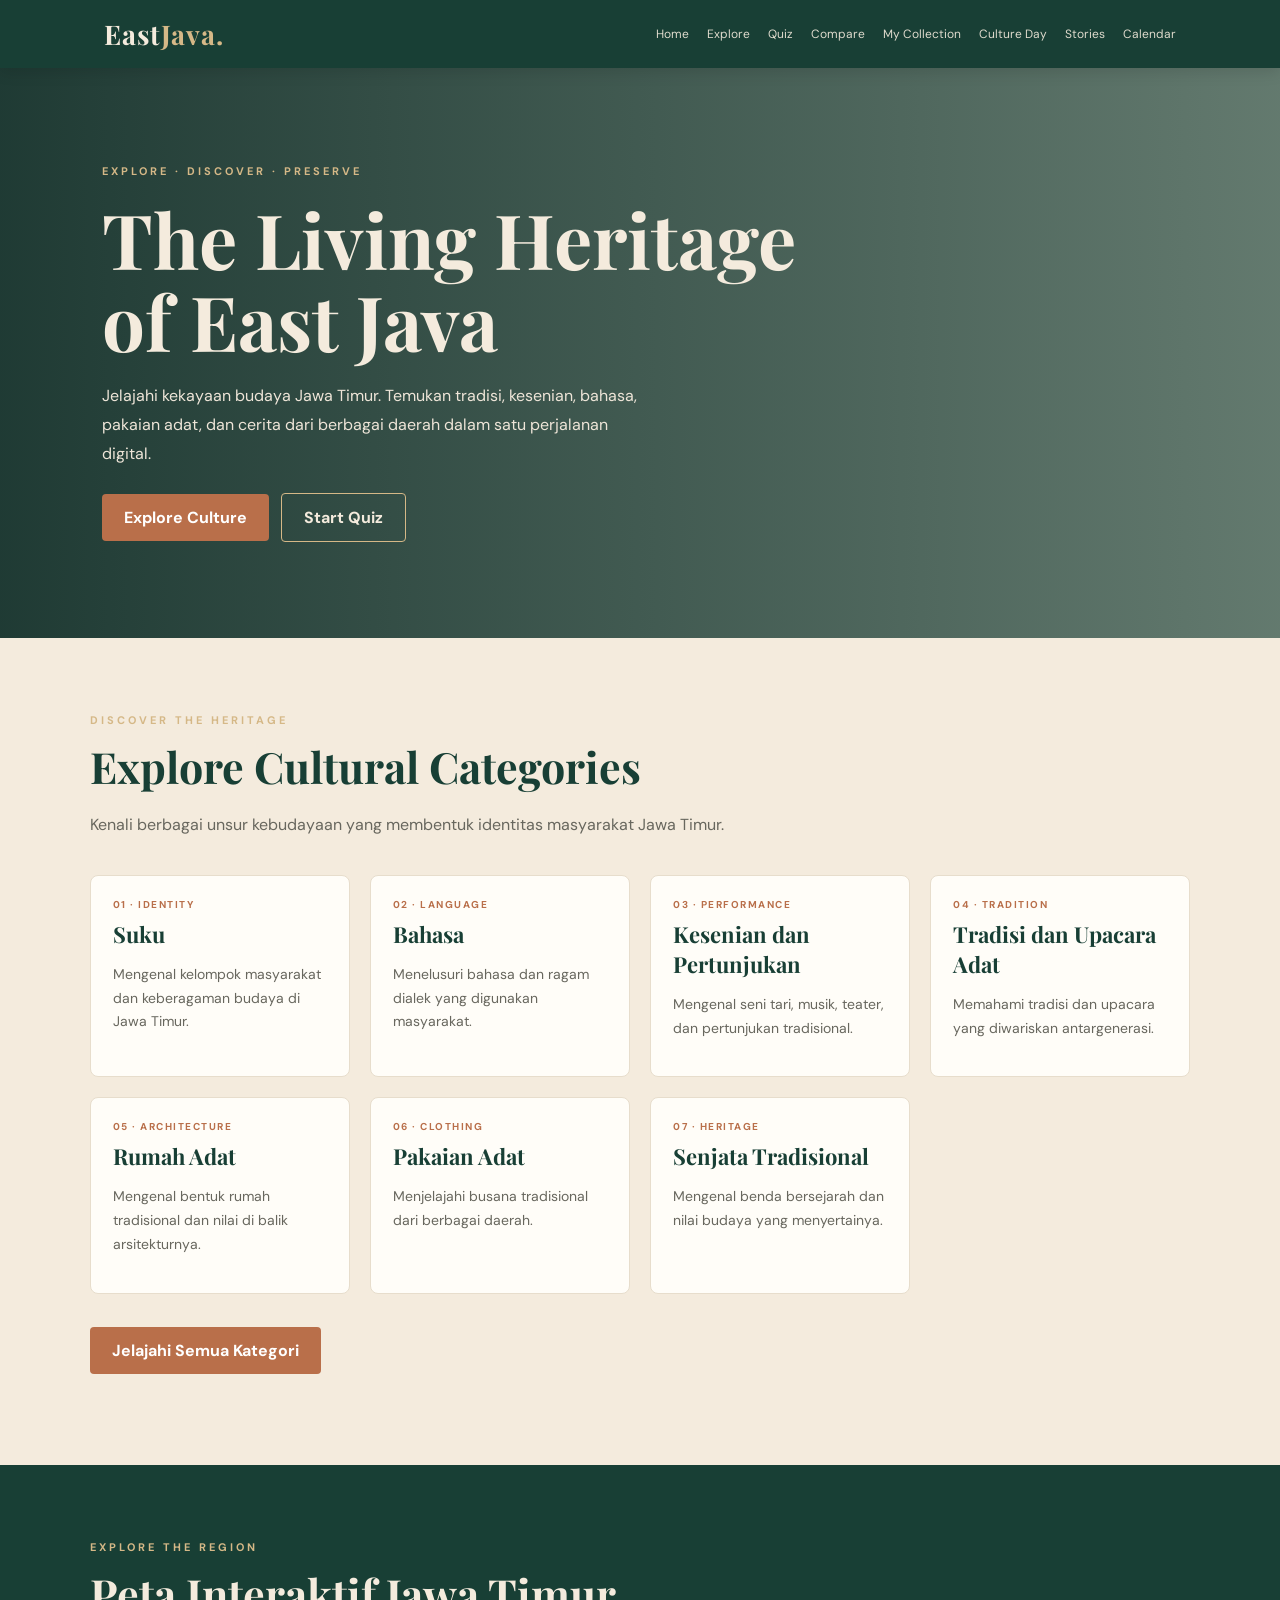
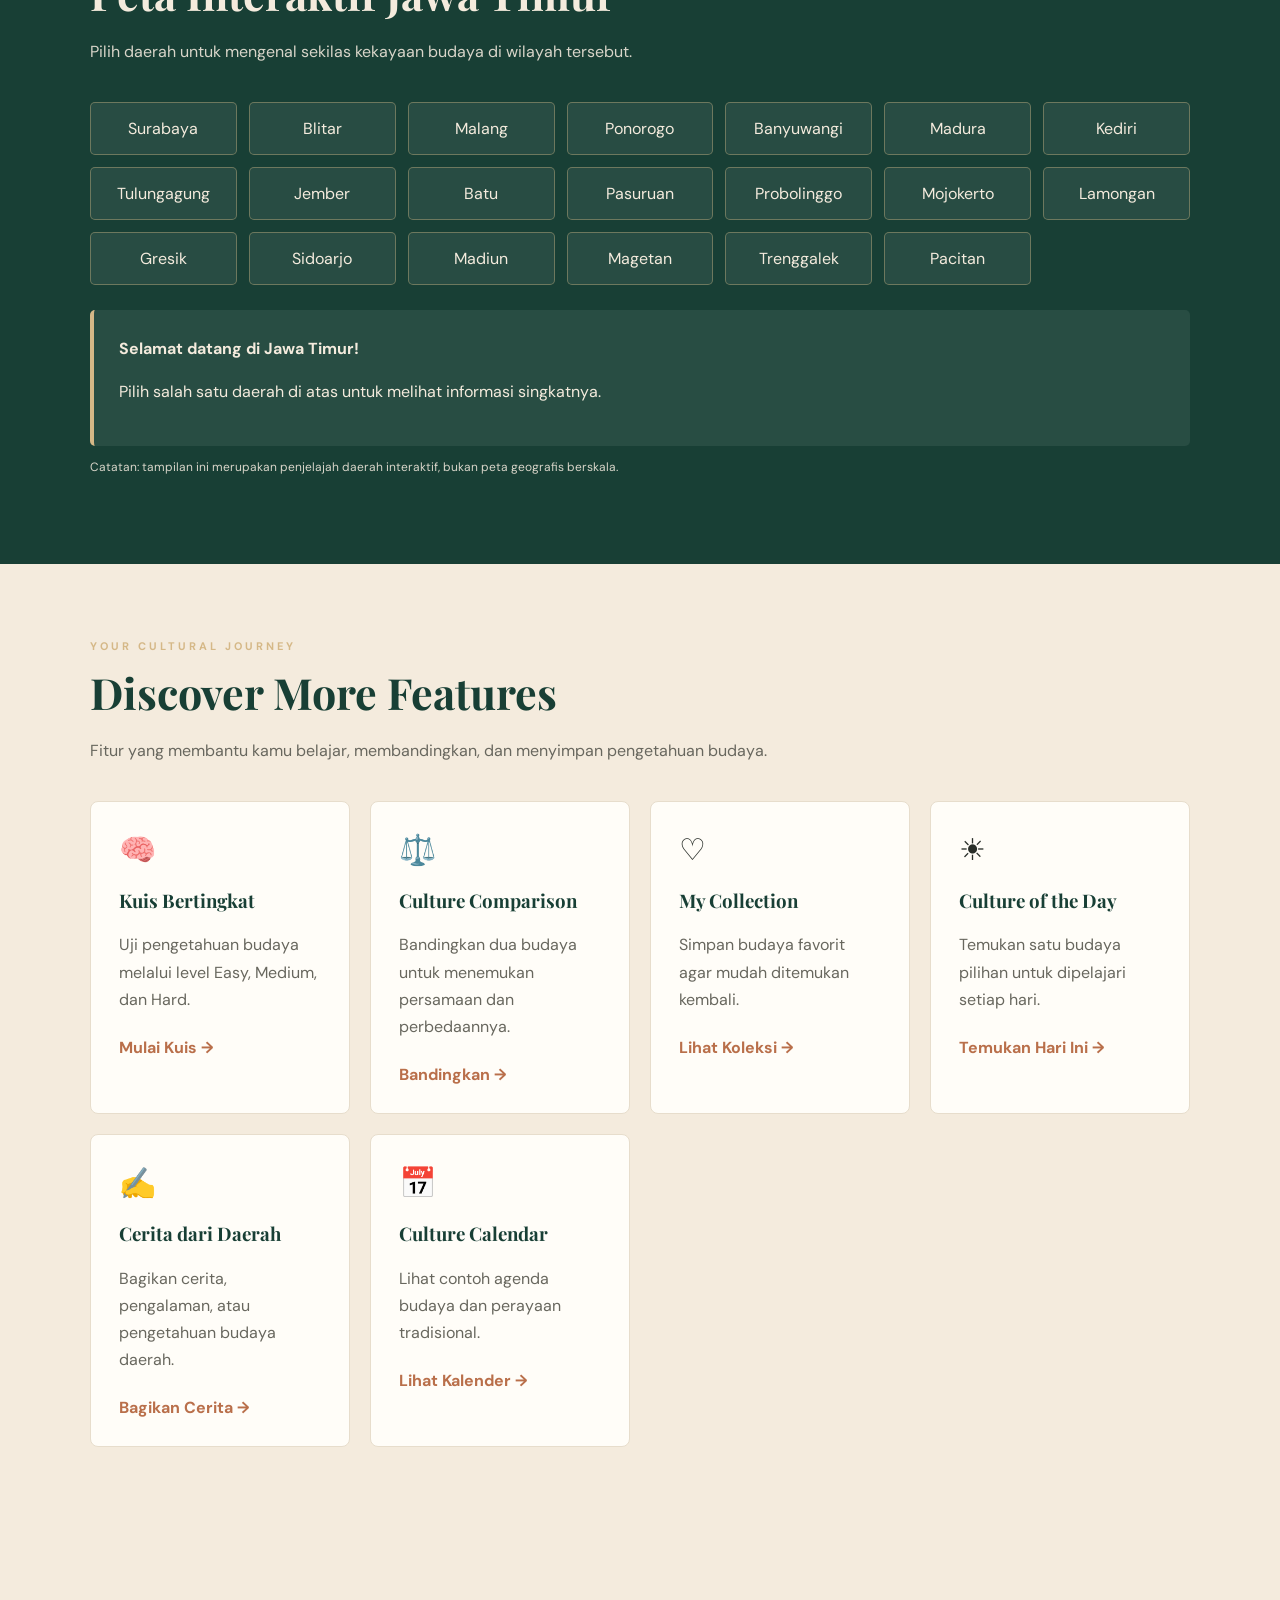
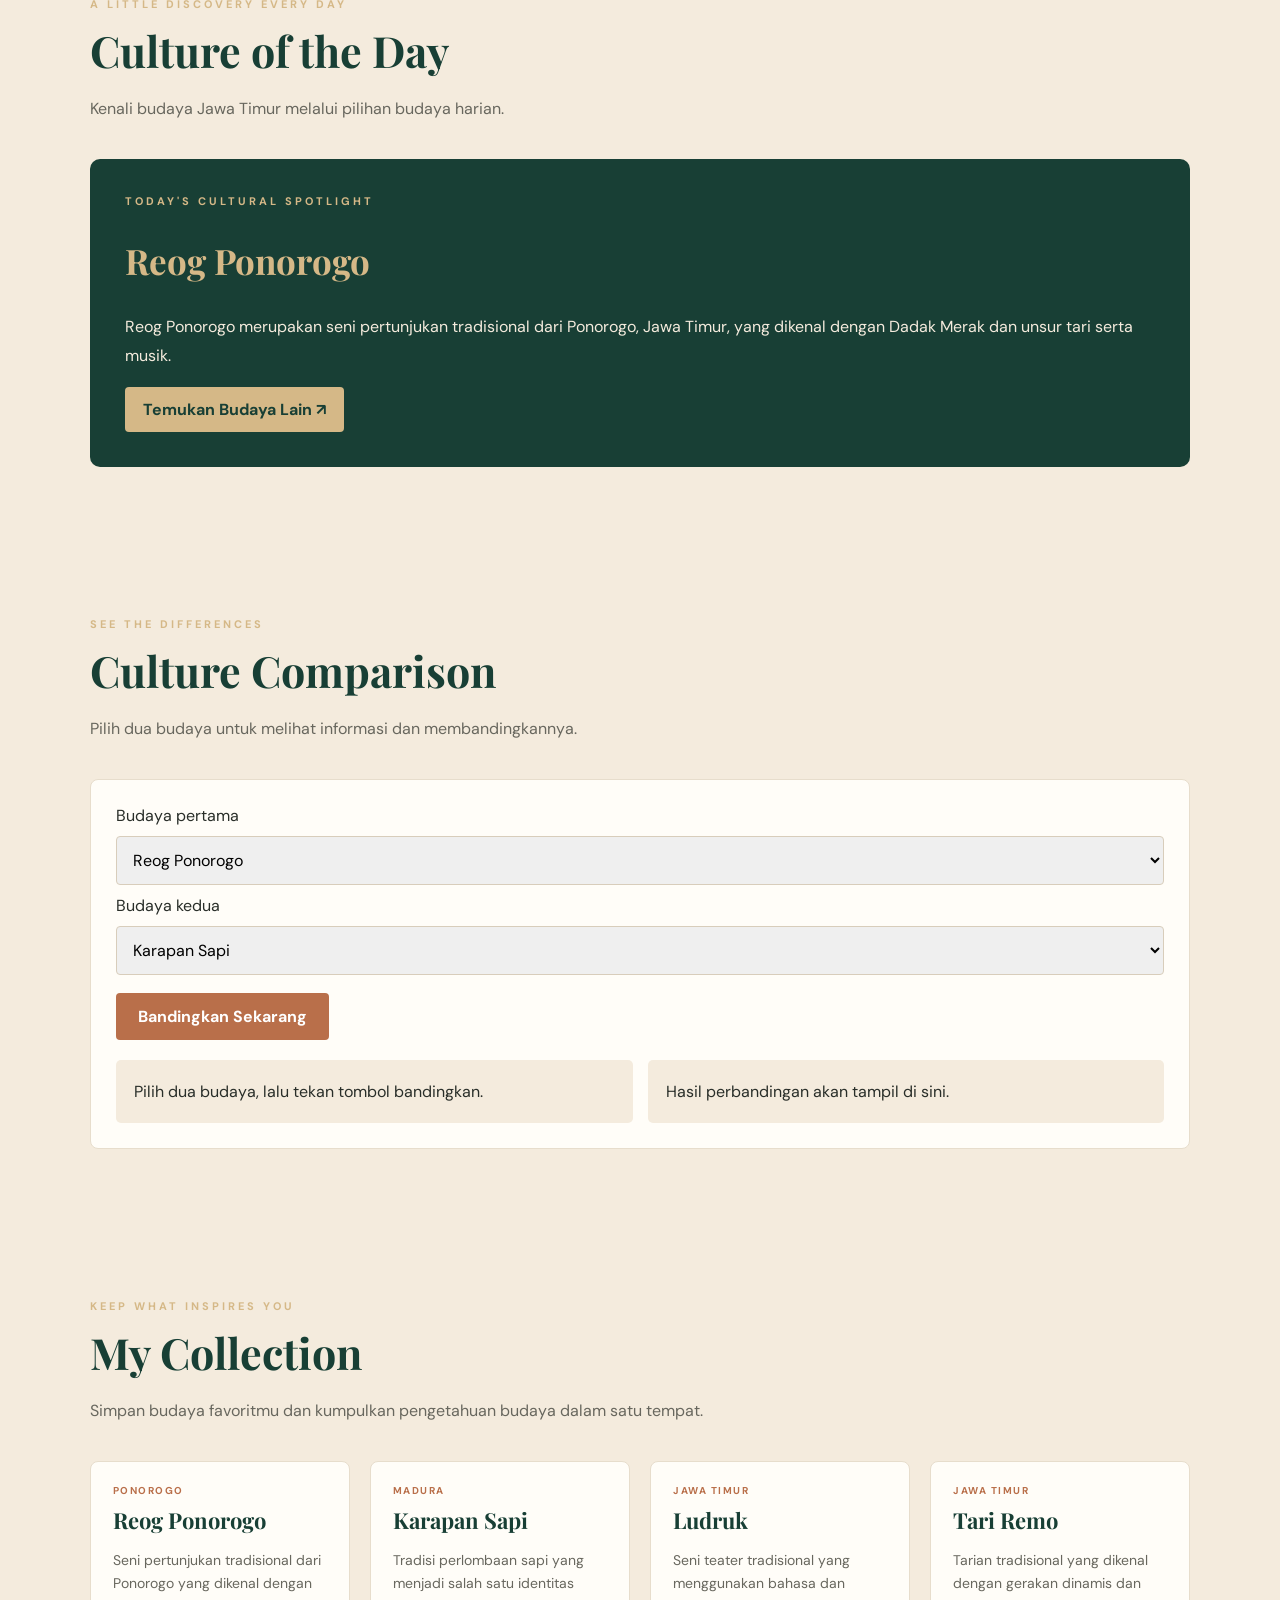
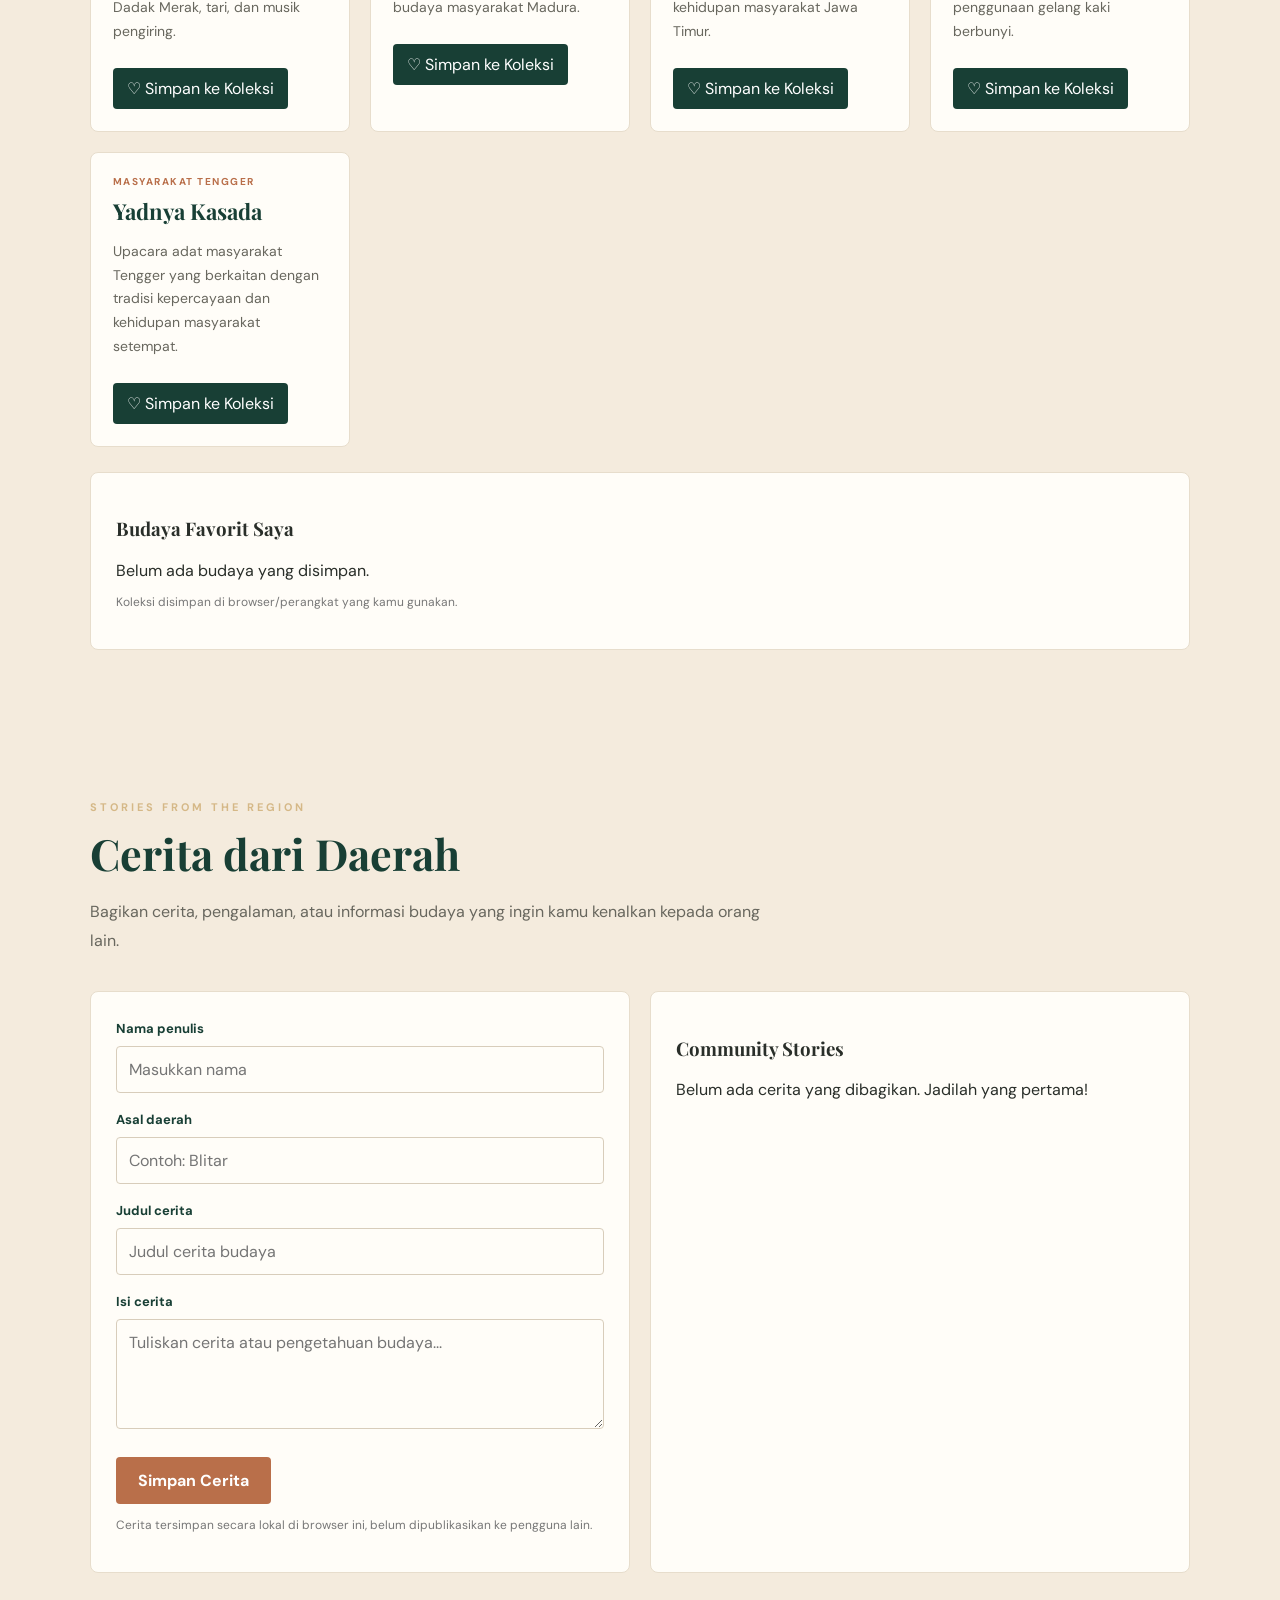
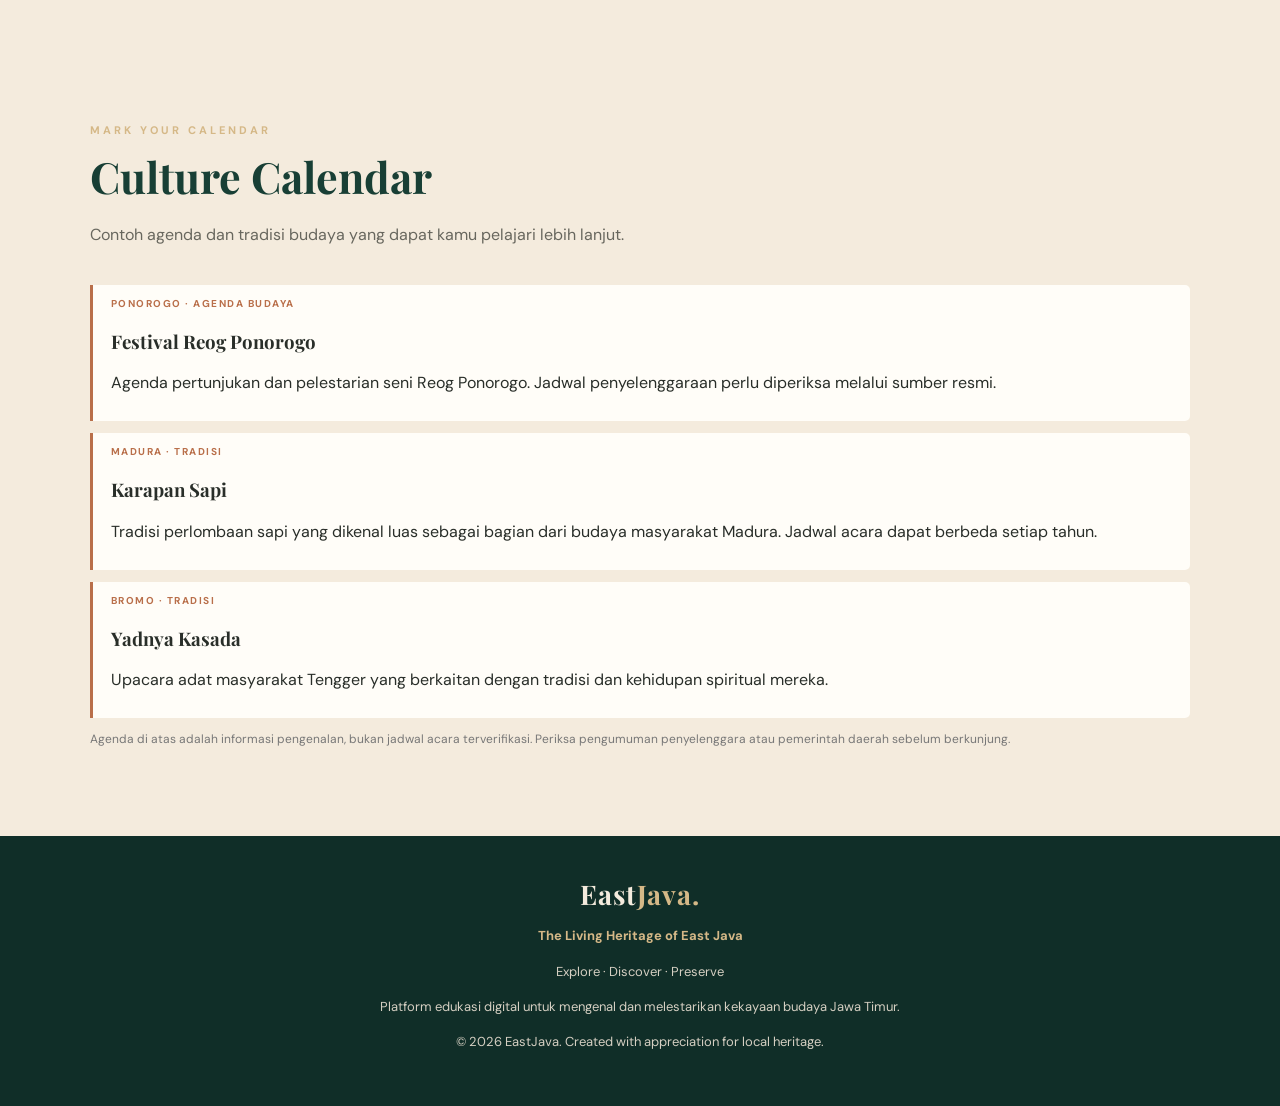
==== commit 22f475d9: "Update index.html" ====
--- a/index.html
+++ b/index.html
@@ -3,755 +3,797 @@
 <head>
 <meta charset="UTF-8">
 <meta name="viewport" content="width=device-width, initial-scale=1.0">
-<title>EastJava — The Living Heritage</title>
-<meta name="description" content="Jelajahi kekayaan budaya Jawa Timur melalui EastJava.">
+<title>EastJava — The Living Heritage of East Java</title>
+<link rel="preconnect" href="https://fonts.googleapis.com">
+<link href="https://fonts.googleapis.com/css2?family=DM+Sans:wght@400;500;600;700&family=Playfair+Display:wght@500;600;700&display=swap" rel="stylesheet">
+
 <style>
-@import url('https://fonts.googleapis.com/css2?family=DM+Sans:wght@400;500;600;700&family=Playfair+Display:wght@400;500;600;700&display=swap');
-
 :root {
-  --green:#183f35;
-  --green2:#285648;
-  --cream:#f4ebdd;
-  --paper:#fffaf2;
-  --gold:#d5b887;
-  --terra:#b96f4a;
-  --ink:#292e29;
-  --muted:#77776c;
-  --line:#e5dccc;
-}
-
-* {box-sizing:border-box;margin:0;padding:0}
-html {scroll-behavior:smooth}
+  --green: #183F35;
+  --ivory: #F4EBDD;
+  --terracotta: #B96F4A;
+  --gold: #D5B887;
+  --ink: #292E29;
+  --white: #fffdf8;
+}
+* { box-sizing: border-box; scroll-behavior: smooth; }
 body {
-  background:var(--cream);
-  color:var(--ink);
-  font-family:'DM Sans',sans-serif;
-}
-button,input,select,textarea {font:inherit}
-button {cursor:pointer}
-a {color:inherit;text-decoration:none}
+  margin: 0;
+  background: var(--ivory);
+  color: var(--ink);
+  font-family: 'DM Sans', sans-serif;
+}
+button, input, select, textarea { font: inherit; }
+button { cursor: pointer; }
+a { color: inherit; text-decoration: none; }
 header {
-  background:var(--cream);
-  border-bottom:1px solid var(--line);
-  padding:17px 6%;
-  display:flex;
-  align-items:center;
-  justify-content:space-between;
-  gap:20px;
-  position:sticky;
-  top:0;
-  z-index:10;
+  background: var(--green);
+  color: var(--ivory);
+  position: sticky;
+  top: 0;
+  z-index: 100;
+  box-shadow: 0 3px 15px #0002;
+}
+.navbar {
+  max-width: 1200px;
+  margin: auto;
+  padding: 16px 5%;
+  display: flex;
+  justify-content: space-between;
+  align-items: center;
+  gap: 20px;
 }
 .logo {
-  font-family:'Playfair Display',serif;
-  font-size:28px;
-  font-weight:bold;
-  letter-spacing:1px;
-  color:var(--green);
-}
-nav {display:flex;gap:19px;flex-wrap:wrap}
-nav button {
-  border:0;
-  background:none;
-  color:var(--green);
-  font-size:12px;
-  font-weight:600;
-}
-nav button:hover {color:var(--terra)}
-.menu-btn {display:none}
-main {min-height:70vh}
-.page {display:none}
-.page.active {display:block}
+  font-family: 'Playfair Display', serif;
+  font-size: 27px;
+  font-weight: 700;
+  letter-spacing: 1px;
+}
+.logo span { color: var(--gold); }
+nav {
+  display: flex;
+  flex-wrap: wrap;
+  align-items: center;
+  gap: 18px;
+}
+nav a {
+  font-size: 12px;
+  color: #f4ebdd;
+  opacity: .9;
+  transition: .2s;
+}
+nav a:hover { color: var(--gold); }
+.menu-btn {
+  display: none;
+  background: transparent;
+  border: 1px solid var(--gold);
+  color: var(--ivory);
+  padding: 7px 11px;
+  border-radius: 6px;
+}
 .hero {
-  background:var(--green);
-  color:var(--cream);
-  padding:90px 7%;
-  display:grid;
-  grid-template-columns:1.1fr .9fr;
-  align-items:center;
-  gap:45px;
-}
+  min-height: 570px;
+  padding: 90px 8%;
+  background:
+    linear-gradient(90deg, #102e28ee, #183f35a8),
+    url('https://images.unsplash.com/photo-1519681393784-d120267933ba?auto=format&fit=crop&w=1800&q=85') center/cover;
+  color: var(--ivory);
+  display: flex;
+  align-items: center;
+}
+.hero-content { max-width: 720px; }
 .eyebrow {
-  color:var(--terra);
-  font-size:11px;
-  font-weight:700;
-  letter-spacing:3px;
-  margin-bottom:18px;
-}
-.hero .eyebrow {color:var(--gold)}
-h1,h2,h3,.serif {font-family:'Playfair Display',serif}
+  color: var(--gold);
+  text-transform: uppercase;
+  letter-spacing: 3px;
+  font-size: 11px;
+  font-weight: 700;
+}
+h1, h2, h3 {
+  font-family: 'Playfair Display', serif;
+}
 .hero h1 {
-  font-size:clamp(42px,6vw,76px);
-  line-height:1.1;
-  font-weight:500;
-  margin-bottom:22px;
+  font-size: clamp(42px, 7vw, 76px);
+  line-height: 1.08;
+  margin: 20px 0;
 }
 .hero p {
-  color:#e1dfd4;
-  line-height:1.9;
-  max-width:520px;
-}
-.hero-image {
-  width:100%;
-  height:390px;
-  object-fit:cover;
-  border-radius:3px;
+  line-height: 1.8;
+  max-width: 550px;
+  color: #eee5d8;
 }
 .btn {
-  display:inline-block;
-  background:var(--terra);
-  color:white;
-  border:0;
-  padding:13px 20px;
-  margin-top:22px;
-  font-size:12px;
-  font-weight:700;
-  letter-spacing:1px;
-  border-radius:2px;
-}
-.btn:hover {opacity:.85}
-.btn-green {background:var(--green)}
-.btn-light {background:var(--cream);color:var(--green)}
-.section {padding:65px 7%}
-.section-head {margin-bottom:30px}
-.section-head h2 {font-size:38px;color:var(--green);margin-bottom:10px}
-.section-head p {color:var(--muted);line-height:1.7}
-.stats {
-  display:flex;
-  gap:35px;
-  flex-wrap:wrap;
-  padding:28px 7%;
-  background:#e9dfcf;
-}
-.stat strong {display:block;font:25px 'Playfair Display';color:var(--green)}
-.stat span {font-size:11px;color:var(--muted)}
+  display: inline-block;
+  border: 0;
+  padding: 13px 22px;
+  border-radius: 4px;
+  background: var(--terracotta);
+  color: white;
+  font-weight: 700;
+  margin: 8px 8px 0 0;
+  transition: .2s;
+}
+.btn:hover { transform: translateY(-2px); filter: brightness(1.08); }
+.btn-outline {
+  background: transparent;
+  border: 1px solid var(--gold);
+  color: var(--ivory);
+}
+section { padding: 75px 7%; }
+.section-head {
+  max-width: 700px;
+  margin-bottom: 35px;
+}
+.section-head h2 {
+  color: var(--green);
+  font-size: clamp(30px, 4vw, 43px);
+  margin: 10px 0;
+}
+.section-head p { color: #68675e; line-height: 1.8; }
 .grid {
-  display:grid;
-  grid-template-columns:repeat(3,1fr);
-  gap:17px;
+  display: grid;
+  grid-template-columns: repeat(auto-fit, minmax(220px, 1fr));
+  gap: 20px;
 }
 .card {
-  background:var(--paper);
-  border:1px solid var(--line);
-  padding:23px;
-  border-radius:3px;
-  transition:.2s;
-}
-.card:hover {transform:translateY(-4px);border-color:var(--gold)}
-.card .number {font-size:11px;color:var(--terra);letter-spacing:2px}
-.card h3 {font-size:24px;color:var(--green);margin:13px 0}
-.card p {font-size:13px;line-height:1.8;color:var(--muted)}
-.card button {margin-top:16px}
-.feature {
-  background:#e8decd;
-  padding:35px;
-  display:grid;
-  grid-template-columns:1fr 1fr;
-  gap:30px;
-  align-items:center;
-}
-.feature img {width:100%;height:260px;object-fit:cover}
-.feature h2 {font-size:34px;color:var(--green);margin:12px 0}
-.feature p {line-height:1.8;color:var(--muted)}
-.page-intro {background:var(--green);color:var(--cream);padding:55px 7%}
-.page-intro h1 {font-size:48px;margin-bottom:12px}
-.page-intro p {max-width:650px;line-height:1.8;color:#e4dfd4}
-.content {padding:45px 7%}
-.search {
-  width:100%;
-  padding:14px;
-  border:1px solid var(--line);
-  background:var(--paper);
-  margin-bottom:25px;
-  outline-color:var(--green);
-}
-.field {
-  width:100%;
-  padding:13px;
-  background:var(--paper);
-  border:1px solid var(--line);
-  margin:8px 0 16px;
-  border-radius:2px;
-}
-label {font-size:12px;font-weight:700;color:var(--green)}
-.map-grid {
-  display:grid;
-  grid-template-columns:repeat(4,1fr);
-  gap:10px;
-}
-.map-place {
-  padding:18px 10px;
-  background:var(--paper);
-  border:1px solid var(--line);
-  color:var(--green);
-  font-weight:600;
-  font-size:12px;
-}
-.map-place:hover,.map-place.selected {
-  background:var(--green);
-  color:white;
-}
-.result {
-  margin-top:20px;
-  padding:22px;
-  background:#e8decd;
-  line-height:1.8;
-}
-.question {
-  padding:23px;
-  background:var(--paper);
-  border:1px solid var(--line);
-  margin:15px 0;
-}
-.option {
-  display:block;
-  width:100%;
-  text-align:left;
-  padding:13px;
-  margin-top:9px;
-  border:1px solid var(--line);
-  background:white;
-  color:var(--ink);
-}
-.option:hover {border-color:var(--green)}
-.option.correct {background:#dcebdc;border-color:#4d895b}
-.option.wrong {background:#f4dcd5;border-color:var(--terra)}
-.notice {
-  padding:17px;
-  background:#e8decd;
-  margin:15px 0;
-  line-height:1.7;
-}
-.compare {
-  display:grid;
-  grid-template-columns:1fr 1fr;
-  gap:15px;
-}
-.compare .card {min-height:180px}
+  background: var(--white);
+  border-radius: 8px;
+  overflow: hidden;
+  border: 1px solid #e7ddcc;
+  transition: .25s;
+}
+.card:hover {
+  transform: translateY(-5px);
+  box-shadow: 0 12px 28px #183f3518;
+}
+.card-body { padding: 22px; }
+.card h3 { color: var(--green); margin: 8px 0; font-size: 22px; }
+.card p { color: #68675e; line-height: 1.7; font-size: 14px; }
+.card-tag {
+  color: var(--terracotta);
+  font-size: 10px;
+  font-weight: 700;
+  letter-spacing: 1.5px;
+  text-transform: uppercase;
+}
+.card button {
+  background: var(--green);
+  color: white;
+  border: 0;
+  border-radius: 4px;
+  padding: 10px 14px;
+  margin-top: 10px;
+}
+.region-section { background: var(--green); color: var(--ivory); }
+.region-section .section-head h2 { color: var(--ivory); }
+.region-section .section-head p { color: #d8d5c9; }
+.region-grid {
+  display: grid;
+  grid-template-columns: repeat(auto-fit, minmax(130px, 1fr));
+  gap: 12px;
+}
+.region-btn {
+  background: #ffffff12;
+  border: 1px solid #d5b88766;
+  color: var(--ivory);
+  padding: 15px 10px;
+  border-radius: 5px;
+  transition: .2s;
+}
+.region-btn:hover, .region-btn.active {
+  background: var(--gold);
+  color: var(--green);
+}
+.region-info {
+  margin-top: 25px;
+  padding: 25px;
+  background: #ffffff12;
+  border-left: 4px solid var(--gold);
+  border-radius: 5px;
+  line-height: 1.7;
+}
+.feature-card {
+  padding: 28px;
+  background: var(--white);
+  border: 1px solid #e7ddcc;
+  border-radius: 8px;
+}
+.feature-icon { font-size: 30px; }
+.feature-card h3 { color: var(--green); }
+.feature-card p { line-height: 1.7; color: #68675e; }
+.feature-card a {
+  display: inline-block;
+  color: var(--terracotta);
+  font-weight: 700;
+  margin-top: 8px;
+}
 .day-card {
-  background:var(--green);
-  color:var(--cream);
-  padding:35px;
-}
-.day-card h2 {font-size:35px;margin:10px 0}
-.day-card p {line-height:1.8;color:#e3e0d4}
-.item-row {
-  padding:17px;
-  background:var(--paper);
-  border-bottom:1px solid var(--line);
-  display:flex;
-  justify-content:space-between;
-  gap:12px;
-  align-items:center;
-}
-.small {font-size:12px;color:var(--muted)}
+  background: var(--green);
+  color: var(--ivory);
+  padding: 35px;
+  border-radius: 10px;
+}
+.day-card h2 { font-size: 35px; color: var(--gold); }
+.day-card p { line-height: 1.8; }
+.day-card button {
+  background: var(--gold);
+  color: var(--green);
+  border: 0;
+  padding: 12px 18px;
+  border-radius: 4px;
+  font-weight: 700;
+}
+.form-box {
+  background: var(--white);
+  border: 1px solid #e7ddcc;
+  padding: 25px;
+  border-radius: 8px;
+}
+.form-box input, .form-box select, .form-box textarea {
+  width: 100%;
+  padding: 12px;
+  margin: 8px 0 15px;
+  border: 1px solid #d8cdbb;
+  border-radius: 4px;
+  background: #fffdf8;
+}
+.form-box textarea { min-height: 110px; resize: vertical; }
+.form-box label { font-size: 13px; font-weight: 700; color: var(--green); }
+.collection-item {
+  display: flex;
+  justify-content: space-between;
+  align-items: center;
+  gap: 12px;
+  padding: 14px;
+  border-bottom: 1px solid #e7ddcc;
+}
+.collection-item button {
+  border: 0;
+  background: #f1ded3;
+  color: #9b4e31;
+  padding: 8px 10px;
+  border-radius: 4px;
+}
+.compare-box {
+  background: var(--white);
+  padding: 25px;
+  border: 1px solid #e7ddcc;
+  border-radius: 8px;
+}
+.compare-box select {
+  padding: 12px;
+  width: 100%;
+  margin: 10px 0;
+  border: 1px solid #d8cdbb;
+  border-radius: 4px;
+}
+.compare-result {
+  display: grid;
+  grid-template-columns: 1fr 1fr;
+  gap: 15px;
+  margin-top: 20px;
+}
+.compare-result div {
+  background: var(--ivory);
+  padding: 18px;
+  border-radius: 5px;
+  line-height: 1.7;
+}
+.event {
+  border-left: 3px solid var(--terracotta);
+  padding: 12px 18px;
+  background: var(--white);
+  margin: 12px 0;
+  border-radius: 0 5px 5px 0;
+}
 footer {
-  background:var(--green);
-  color:var(--cream);
-  text-align:center;
-  padding:38px 7%;
-  line-height:2;
-}
-footer strong {font:27px 'Playfair Display'}
-.hidden {display:none!important}
-@media(max-width:800px) {
-  header {align-items:flex-start;flex-wrap:wrap}
-  nav {gap:12px}
-  .hero,.feature {grid-template-columns:1fr}
-  .hero {padding:55px 7%}
-  .hero-image {height:270px}
-  .grid {grid-template-columns:repeat(2,1fr)}
-  .map-grid {grid-template-columns:repeat(2,1fr)}
-}
-@media(max-width:500px) {
-  .grid {grid-template-columns:1fr}
-  .compare {grid-template-columns:1fr}
-  nav {width:100%;gap:13px}
-  nav button {font-size:11px}
-  .section-head h2 {font-size:31px}
-  .page-intro h1 {font-size:38px}
+  background: #102e28;
+  color: var(--ivory);
+  padding: 40px 7%;
+  text-align: center;
+}
+footer p { color: #d5cfc2; font-size: 13px; line-height: 1.7; }
+footer strong { color: var(--gold); }
+.small-note { color: #777; font-size: 12px; line-height: 1.6; }
+@media(max-width: 850px) {
+  .menu-btn { display: block; }
+  nav {
+    display: none;
+    position: absolute;
+    top: 65px;
+    left: 0;
+    width: 100%;
+    background: var(--green);
+    padding: 20px 6%;
+    flex-direction: column;
+    align-items: flex-start;
+  }
+  nav.open { display: flex; }
+  .navbar { flex-wrap: wrap; }
+}
+@media(max-width: 550px) {
+  section { padding: 55px 6%; }
+  .hero { min-height: 520px; padding: 70px 7%; }
+  .compare-result { grid-template-columns: 1fr; }
 }
 </style>
 </head>
 
 <body>
+
 <header>
-  <a class="logo" href="#" onclick="showPage('home')">EastJava.</a>
-  <nav>
-    <button onclick="showPage('home')">Home</button>
-    <button onclick="showPage('explore')">Explore</button>
-    <button onclick="showPage('quiz')">Quiz</button>
-    <button onclick="showPage('comparison')">Comparison</button>
-    <button onclick="showPage('stories')">Stories</button>
-    <button onclick="showPage('calendar')">Calendar</button>
-    <button onclick="showPage('collection')">My Collection <span id="count">0</span></button>
-  </nav>
+  <div class="navbar">
+    <a class="logo" href="index.html">East<span>Java.</span></a>
+    <button class="menu-btn" onclick="toggleMenu()">☰ Menu</button>
+    <nav id="mainNav">
+      <a href="index.html">Home</a>
+      <a href="explore.html">Explore</a>
+      <a href="quiz.html">Quiz</a>
+      <a href="#comparison">Compare</a>
+      <a href="#collection">My Collection</a>
+      <a href="#culture-day">Culture Day</a>
+      <a href="#stories">Stories</a>
+      <a href="#calendar">Calendar</a>
+    </nav>
+  </div>
 </header>
 
 <main>
-<!-- HOME -->
-<section class="page active" id="home">
-  <div class="hero">
+<section class="hero" id="home">
+  <div class="hero-content">
+    <div class="eyebrow">Explore · Discover · Preserve</div>
+    <h1>The Living Heritage of East Java</h1>
+    <p>
+      Jelajahi kekayaan budaya Jawa Timur. Temukan tradisi,
+      kesenian, bahasa, pakaian adat, dan cerita dari berbagai
+      daerah dalam satu perjalanan digital.
+    </p>
+    <a class="btn" href="explore.html">Explore Culture</a>
+    <a class="btn btn-outline" href="quiz.html">Start Quiz</a>
+  </div>
+</section>
+
+<section id="categories">
+  <div class="section-head">
+    <div class="eyebrow">Discover the heritage</div>
+    <h2>Explore Cultural Categories</h2>
+    <p>Kenali berbagai unsur kebudayaan yang membentuk identitas masyarakat Jawa Timur.</p>
+  </div>
+  <div class="grid">
+    <div class="card"><div class="card-body"><div class="card-tag">01 · Identity</div><h3>Suku</h3><p>Mengenal kelompok masyarakat dan keberagaman budaya di Jawa Timur.</p></div></div>
+    <div class="card"><div class="card-body"><div class="card-tag">02 · Language</div><h3>Bahasa</h3><p>Menelusuri bahasa dan ragam dialek yang digunakan masyarakat.</p></div></div>
+    <div class="card"><div class="card-body"><div class="card-tag">03 · Performance</div><h3>Kesenian dan Pertunjukan</h3><p>Mengenal seni tari, musik, teater, dan pertunjukan tradisional.</p></div></div>
+    <div class="card"><div class="card-body"><div class="card-tag">04 · Tradition</div><h3>Tradisi dan Upacara Adat</h3><p>Memahami tradisi dan upacara yang diwariskan antargenerasi.</p></div></div>
+    <div class="card"><div class="card-body"><div class="card-tag">05 · Architecture</div><h3>Rumah Adat</h3><p>Mengenal bentuk rumah tradisional dan nilai di balik arsitekturnya.</p></div></div>
+    <div class="card"><div class="card-body"><div class="card-tag">06 · Clothing</div><h3>Pakaian Adat</h3><p>Menjelajahi busana tradisional dari berbagai daerah.</p></div></div>
+    <div class="card"><div class="card-body"><div class="card-tag">07 · Heritage</div><h3>Senjata Tradisional</h3><p>Mengenal benda bersejarah dan nilai budaya yang menyertainya.</p></div></div>
+  </div>
+  <p style="margin-top:25px"><a class="btn" href="explore.html">Jelajahi Semua Kategori</a></p>
+</section>
+
+<section class="region-section" id="map">
+  <div class="section-head">
+    <div class="eyebrow">Explore the region</div>
+    <h2>Peta Interaktif Jawa Timur</h2>
+    <p>Pilih daerah untuk mengenal sekilas kekayaan budaya di wilayah tersebut.</p>
+  </div>
+  <div class="region-grid" id="regionGrid"></div>
+  <div class="region-info" id="regionInfo">
+    <strong>Selamat datang di Jawa Timur!</strong>
+    <p>Pilih salah satu daerah di atas untuk melihat informasi singkatnya.</p>
+  </div>
+  <p class="small-note" style="color:#d8d5c9">Catatan: tampilan ini merupakan penjelajah daerah interaktif, bukan peta geografis berskala.</p>
+</section>
+
+<section id="features">
+  <div class="section-head">
+    <div class="eyebrow">Your cultural journey</div>
+    <h2>Discover More Features</h2>
+    <p>Fitur yang membantu kamu belajar, membandingkan, dan menyimpan pengetahuan budaya.</p>
+  </div>
+  <div class="grid">
+    <div class="feature-card">
+      <div class="feature-icon">🧠</div>
+      <h3>Kuis Bertingkat</h3>
+      <p>Uji pengetahuan budaya melalui level Easy, Medium, dan Hard.</p>
+      <a href="quiz.html">Mulai Kuis →</a>
+    </div>
+    <div class="feature-card">
+      <div class="feature-icon">⚖️</div>
+      <h3>Culture Comparison</h3>
+      <p>Bandingkan dua budaya untuk menemukan persamaan dan perbedaannya.</p>
+      <a href="#comparison">Bandingkan →</a>
+    </div>
+    <div class="feature-card">
+      <div class="feature-icon">♡</div>
+      <h3>My Collection</h3>
+      <p>Simpan budaya favorit agar mudah ditemukan kembali.</p>
+      <a href="#collection">Lihat Koleksi →</a>
+    </div>
+    <div class="feature-card">
+      <div class="feature-icon">☀</div>
+      <h3>Culture of the Day</h3>
+      <p>Temukan satu budaya pilihan untuk dipelajari setiap hari.</p>
+      <a href="#culture-day">Temukan Hari Ini →</a>
+    </div>
+    <div class="feature-card">
+      <div class="feature-icon">✍</div>
+      <h3>Cerita dari Daerah</h3>
+      <p>Bagikan cerita, pengalaman, atau pengetahuan budaya daerah.</p>
+      <a href="#stories">Bagikan Cerita →</a>
+    </div>
+    <div class="feature-card">
+      <div class="feature-icon">📅</div>
+      <h3>Culture Calendar</h3>
+      <p>Lihat contoh agenda budaya dan perayaan tradisional.</p>
+      <a href="#calendar">Lihat Kalender →</a>
+    </div>
+  </div>
+</section>
+
+<section id="culture-day">
+  <div class="section-head">
+    <div class="eyebrow">A little discovery every day</div>
+    <h2>Culture of the Day</h2>
+    <p>Kenali budaya Jawa Timur melalui pilihan budaya harian.</p>
+  </div>
+  <div class="day-card">
+    <div class="eyebrow">Today's cultural spotlight</div>
+    <h2 id="dayTitle">Reog Ponorogo</h2>
+    <p id="dayDescription">
+      Reog Ponorogo merupakan seni pertunjukan tradisional dari Ponorogo,
+      Jawa Timur, yang dikenal dengan Dadak Merak dan unsur tari serta musik.
+    </p>
+    <button onclick="nextCulture()">Temukan Budaya Lain ↗</button>
+  </div>
+</section>
+
+<section id="comparison">
+  <div class="section-head">
+    <div class="eyebrow">See the differences</div>
+    <h2>Culture Comparison</h2>
+    <p>Pilih dua budaya untuk melihat informasi dan membandingkannya.</p>
+  </div>
+  <div class="compare-box">
+    <label for="cultureOne">Budaya pertama</label>
+    <select id="cultureOne">
+      <option value="reog">Reog Ponorogo</option>
+      <option value="karapan">Karapan Sapi</option>
+      <option value="ludruk">Ludruk</option>
+      <option value="remo">Tari Remo</option>
+      <option value="yadnya">Yadnya Kasada</option>
+    </select>
+    <label for="cultureTwo">Budaya kedua</label>
+    <select id="cultureTwo">
+      <option value="karapan">Karapan Sapi</option>
+      <option value="reog">Reog Ponorogo</option>
+      <option value="ludruk">Ludruk</option>
+      <option value="remo">Tari Remo</option>
+      <option value="yadnya">Yadnya Kasada</option>
+    </select>
+    <button class="btn" onclick="compareCulture()">Bandingkan Sekarang</button>
+    <div class="compare-result" id="compareResult">
+      <div>Pilih dua budaya, lalu tekan tombol bandingkan.</div>
+      <div>Hasil perbandingan akan tampil di sini.</div>
+    </div>
+  </div>
+</section>
+
+<section id="collection">
+  <div class="section-head">
+    <div class="eyebrow">Keep what inspires you</div>
+    <h2>My Collection</h2>
+    <p>Simpan budaya favoritmu dan kumpulkan pengetahuan budaya dalam satu tempat.</p>
+  </div>
+  <div class="grid" id="cultureCards"></div>
+  <div class="form-box" style="margin-top:25px">
+    <h3>Budaya Favorit Saya</h3>
+    <div id="savedList"></div>
+    <p class="small-note">Koleksi disimpan di browser/perangkat yang kamu gunakan.</p>
+  </div>
+</section>
+
+<section id="stories">
+  <div class="section-head">
+    <div class="eyebrow">Stories from the region</div>
+    <h2>Cerita dari Daerah</h2>
+    <p>Bagikan cerita, pengalaman, atau informasi budaya yang ingin kamu kenalkan kepada orang lain.</p>
+  </div>
+  <div class="grid">
+    <div class="form-box">
+      <form id="storyForm">
+        <label for="storyName">Nama penulis</label>
+        <input id="storyName" type="text" placeholder="Masukkan nama" required>
+        <label for="storyRegion">Asal daerah</label>
+        <input id="storyRegion" type="text" placeholder="Contoh: Blitar" required>
+        <label for="storyTitle">Judul cerita</label>
+        <input id="storyTitle" type="text" placeholder="Judul cerita budaya" required>
+        <label for="storyText">Isi cerita</label>
+        <textarea id="storyText" placeholder="Tuliskan cerita atau pengetahuan budaya..." required></textarea>
+        <button class="btn" type="submit">Simpan Cerita</button>
+      </form>
+      <p class="small-note">Cerita tersimpan secara lokal di browser ini, belum dipublikasikan ke pengguna lain.</p>
+    </div>
+    <div class="form-box">
+      <h3>Community Stories</h3>
+      <div id="storyList">
+        <p>Belum ada cerita yang dibagikan. Jadilah yang pertama!</p>
+      </div>
+    </div>
+  </div>
+</section>
+
+<section id="calendar">
+  <div class="section-head">
+    <div class="eyebrow">Mark your calendar</div>
+    <h2>Culture Calendar</h2>
+    <p>Contoh agenda dan tradisi budaya yang dapat kamu pelajari lebih lanjut.</p>
+  </div>
+  <div class="event">
+    <div class="card-tag">Ponorogo · Agenda budaya</div>
+    <h3>Festival Reog Ponorogo</h3>
+    <p>Agenda pertunjukan dan pelestarian seni Reog Ponorogo. Jadwal penyelenggaraan perlu diperiksa melalui sumber resmi.</p>
+  </div>
+  <div class="event">
+    <div class="card-tag">Madura · Tradisi</div>
+    <h3>Karapan Sapi</h3>
+    <p>Tradisi perlombaan sapi yang dikenal luas sebagai bagian dari budaya masyarakat Madura. Jadwal acara dapat berbeda setiap tahun.</p>
+  </div>
+  <div class="event">
+    <div class="card-tag">Bromo · Tradisi</div>
+    <h3>Yadnya Kasada</h3>
+    <p>Upacara adat masyarakat Tengger yang berkaitan dengan tradisi dan kehidupan spiritual mereka.</p>
+  </div>
+  <p class="small-note">Agenda di atas adalah informasi pengenalan, bukan jadwal acara terverifikasi. Periksa pengumuman penyelenggara atau pemerintah daerah sebelum berkunjung.</p>
+</section>
+
+</main>
+
+<footer>
+  <div class="logo">East<span>Java.</span></div>
+  <p><strong>The Living Heritage of East Java</strong></p>
+  <p>Explore · Discover · Preserve</p>
+  <p>Platform edukasi digital untuk mengenal dan melestarikan kekayaan budaya Jawa Timur.</p>
+  <p>© 2026 EastJava. Created with appreciation for local heritage.</p>
+</footer>
+
+<script>
+function toggleMenu() {
+  document.getElementById('mainNav').classList.toggle('open');
+}
+document.querySelectorAll('#mainNav a').forEach(link => {
+  link.addEventListener('click', () => {
+    document.getElementById('mainNav').classList.remove('open');
+  });
+});
+
+// DATA DAERAH
+const regions = {
+  "Surabaya": "Surabaya merupakan ibu kota Provinsi Jawa Timur. Kota ini dikenal dengan sejarah perjuangan, budaya Arek, dan kesenian Ludruk.",
+  "Blitar": "Blitar memiliki keterkaitan sejarah dengan Bung Karno serta berbagai tradisi dan kesenian lokal.",
+  "Malang": "Malang memiliki keberagaman budaya, termasuk kesenian topeng dan tradisi masyarakat setempat.",
+  "Ponorogo": "Ponorogo dikenal sebagai daerah asal seni pertunjukan Reog Ponorogo.",
+  "Banyuwangi": "Banyuwangi memiliki kesenian Gandrung dan tradisi budaya masyarakat Using.",
+  "Madura": "Madura dikenal dengan Karapan Sapi, budaya masyarakat Madura, dan tradisi lokalnya.",
+  "Kediri": "Kediri memiliki warisan sejarah panjang dan kesenian tradisional.",
+  "Tulungagung": "Tulungagung memiliki beragam kesenian dan kerajinan tradisional.",
+  "Jember": "Jember dikenal dengan keberagaman masyarakat dan kegiatan budaya daerah.",
+  "Batu": "Kota Batu memiliki tradisi masyarakat pegunungan dan kekayaan budaya lokal.",
+  "Pasuruan": "Pasuruan memiliki keberagaman tradisi masyarakat pesisir dan pegunungan.",
+  "Probolinggo": "Probolinggo memiliki kekayaan budaya masyarakat sekitar kawasan Tengger.",
+  "Mojokerto": "Mojokerto berkaitan erat dengan peninggalan sejarah Kerajaan Majapahit.",
+  "Lamongan": "Lamongan memiliki tradisi pesisir dan kesenian masyarakat setempat.",
+  "Gresik": "Gresik dikenal dengan sejarah penyebaran Islam dan tradisi masyarakat pesisir.",
+  "Sidoarjo": "Sidoarjo memiliki kesenian dan tradisi masyarakat yang berkembang di kawasan pesisir.",
+  "Madiun": "Madiun memiliki kesenian tradisional dan warisan budaya lokal.",
+  "Magetan": "Magetan memiliki tradisi masyarakat lereng Gunung Lawu.",
+  "Trenggalek": "Trenggalek memiliki budaya masyarakat pesisir dan tradisi lokal.",
+  "Pacitan": "Pacitan memiliki kekayaan budaya masyarakat pesisir dan tradisi daerah."
+};
+
+const regionGrid = document.getElementById('regionGrid');
+Object.keys(regions).forEach((region, index) => {
+  const button = document.createElement('button');
+  button.className = 'region-btn';
+  button.textContent = region;
+  button.onclick = () => showRegion(region, button);
+  regionGrid.appendChild(button);
+});
+function showRegion(region, button) {
+  document.querySelectorAll('.region-btn').forEach(b => b.classList.remove('active'));
+  button.classList.add('active');
+  document.getElementById('regionInfo').innerHTML =
+    '<strong>' + region + '</strong><p>' + regions[region] + '</p>';
+}
+
+// CULTURE DATA
+const cultures = {
+  reog: {
+    name: "Reog Ponorogo",
+    area: "Ponorogo",
+    type: "Kesenian dan Pertunjukan",
+    desc: "Seni pertunjukan tradisional dari Ponorogo yang dikenal dengan Dadak Merak, tari, dan musik pengiring."
+  },
+  karapan: {
+    name: "Karapan Sapi",
+    area: "Madura",
+    type: "Tradisi",
+    desc: "Tradisi perlombaan sapi yang menjadi salah satu identitas budaya masyarakat Madura."
+  },
+  ludruk: {
+    name: "Ludruk",
+    area: "Jawa Timur",
+    type: "Seni Pertunjukan",
+    desc: "Seni teater tradisional yang menggunakan bahasa dan kehidupan masyarakat Jawa Timur."
+  },
+  remo: {
+    name: "Tari Remo",
+    area: "Jawa Timur",
+    type: "Tarian Tradisional",
+    desc: "Tarian tradisional yang dikenal dengan gerakan dinamis dan penggunaan gelang kaki berbunyi."
+  },
+  yadnya: {
+    name: "Yadnya Kasada",
+    area: "Masyarakat Tengger",
+    type: "Tradisi dan Upacara Adat",
+    desc: "Upacara adat masyarakat Tengger yang berkaitan dengan tradisi kepercayaan dan kehidupan masyarakat setempat."
+  }
+};
+
+// CULTURE OF THE DAY
+const cultureKeys = Object.keys(cultures);
+let dayIndex = 0;
+function nextCulture() {
+  dayIndex = (dayIndex + 1) % cultureKeys.length;
+  const culture = cultures[cultureKeys[dayIndex]];
+  document.getElementById('dayTitle').textContent = culture.name;
+  document.getElementById('dayDescription').textContent =
+    culture.desc + " Berasal dari: " + culture.area + ".";
+}
+
+// COMPARISON
+function compareCulture() {
+  const one = document.getElementById('cultureOne').value;
+  const two = document.getElementById('cultureTwo').value;
+  const result = document.getElementById('compareResult');
+
+  if (one === two) {
+    result.innerHTML = '<div style="grid-column:1/-1">Pilih dua budaya yang berbeda untuk dibandingkan.</div>';
+    return;
+  }
+
+  const a = cultures[one];
+  const b = cultures[two];
+
+  result.innerHTML = `
     <div>
-      <div class="eyebrow">THE LIVING HERITAGE OF EAST JAVA</div>
-      <h1>Every place has a story. <i>Every culture has a soul.</i></h1>
-      <p>Jelajahi keberagaman budaya Jawa Timur—dari bahasa dan kesenian hingga tradisi yang diwariskan lintas generasi.</p>
-      <button class="btn" onclick="showPage('explore')">MULAI MENJELAJAH ↗</button>
-      <button class="btn btn-light" onclick="showPage('cultureday')">BUDAYA HARI INI →</button>
-    </div>
-    <img class="hero-image" src="https://images.unsplash.com/photo-1518709268805-4e9042af9f23?w=1000" alt="Pemandangan alam">
-  </div>
-
-  <div class="stats">
-    <div class="stat"><strong>38</strong><span>Kabupaten dan kota</span></div>
-    <div class="stat"><strong>1</strong><span>Provinsi</span></div>
-    <div class="stat"><strong>∞</strong><span>Cerita budaya</span></div>
-  </div>
-
-  <div class="section">
-    <div class="section-head">
-      <div class="eyebrow">EXPLORE THE HERITAGE</div>
-      <h2>Kenali warisan. Hargai perbedaan.</h2>
-      <p>Jelajahi berbagai kategori kebudayaan Jawa Timur.</p>
-    </div>
-    <div class="grid" id="homeCategories"></div>
-  </div>
-
-  <div class="section">
-    <div class="feature">
-      <div>
-        <div class="eyebrow">CULTURE OF THE DAY</div>
-        <h2 id="homeDayTitle">Reog Ponorogo</h2>
-        <p id="homeDayText">Salah satu kesenian pertunjukan terkenal dari Jawa Timur.</p>
-        <button class="btn btn-green" onclick="showPage('cultureday')">JELAJAHI CERITA →</button>
-      </div>
-      <img src="https://images.unsplash.com/photo-1531058020387-3be344556be6?w=900" alt="Pertunjukan budaya">
-    </div>
-  </div>
-</section>
-
-<!-- EXPLORE -->
-<section class="page" id="explore">
-  <div class="page-intro">
-    <div class="eyebrow">01 / DISCOVER</div>
-    <h1>Explore East Java</h1>
-    <p>Pilih wilayah untuk mengenal cerita dan kekayaan budaya dari berbagai daerah di Jawa Timur.</p>
-  </div>
-  <div class="content">
-    <div class="section-head">
-      <h2>Peta Wilayah</h2>
-      <p>Pilih salah satu nama daerah di bawah ini untuk melihat informasi awalnya.</p>
-    </div>
-    <div class="map-grid" id="mapGrid"></div>
-    <div class="result" id="mapResult">Pilih daerah untuk menampilkan informasi.</div>
-  </div>
-  <div class="content">
-    <div class="section-head"><h2>Kategori Budaya</h2><p>Temukan berbagai bentuk warisan budaya.</p></div>
-    <div class="grid" id="exploreCategories"></div>
-  </div>
-</section>
-
-<!-- CATEGORY DETAIL -->
-<section class="page" id="category">
-  <div class="page-intro">
-    <div class="eyebrow">EAST JAVA CULTURAL ARCHIVE</div>
-    <h1 id="categoryTitle">Kategori</h1>
-    <p id="categoryDescription"></p>
-  </div>
-  <div class="content">
-    <input class="search" id="categorySearch" placeholder="Cari informasi budaya..." oninput="renderCategory(this.value)">
-    <div class="grid" id="categoryItems"></div>
-  </div>
-</section>
-
-<!-- QUIZ -->
-<section class="page" id="quiz">
-  <div class="page-intro">
-    <div class="eyebrow">02 / TEST YOUR KNOWLEDGE</div>
-    <h1>Culture Challenge</h1>
-    <p>Uji pengetahuanmu tentang budaya Jawa Timur melalui tiga tingkat tantangan.</p>
-  </div>
-  <div class="content">
-    <div id="quizStart">
-      <div class="grid">
-        <div class="card"><span class="number">LEVEL 01</span><h3>Easy</h3><p>Pertanyaan dasar tentang budaya Jawa Timur.</p><button class="btn btn-green" onclick="startQuiz('easy')">Mulai</button></div>
-        <div class="card"><span class="number">LEVEL 02</span><h3>Medium</h3><p>Tantangan pengetahuan tingkat menengah.</p><button class="btn btn-green" onclick="startQuiz('medium')">Mulai</button></div>
-        <div class="card"><span class="number">LEVEL 03</span><h3>Hard</h3><p>Uji pengetahuan budaya lebih mendalam.</p><button class="btn btn-green" onclick="startQuiz('hard')">Mulai</button></div>
-      </div>
-    </div>
-    <div id="quizArea" class="hidden">
-      <p id="quizProgress" class="eyebrow"></p>
-      <h2 id="quizQuestion" class="serif"></h2>
-      <div id="quizOptions"></div>
-      <div id="quizFeedback" class="notice hidden"></div>
-      <button id="nextQuestion" class="btn btn-green hidden" onclick="nextQuiz()">Selanjutnya →</button>
-    </div>
-    <div id="quizResult" class="notice hidden"></div>
-  </div>
-</section>
-
-<!-- COMPARISON -->
-<section class="page" id="comparison">
-  <div class="page-intro">
-    <div class="eyebrow">03 / SEE THE DIFFERENCES</div>
-    <h1>Culture Comparison</h1>
-    <p>Bandingkan dua budaya dan temukan persamaan serta perbedaannya.</p>
-  </div>
-  <div class="content">
-    <div class="compare">
-      <div><label>Pilih budaya pertama</label><select class="field" id="compareA"></select></div>
-      <div><label>Pilih budaya kedua</label><select class="field" id="compareB"></select></div>
-    </div>
-    <button class="btn btn-green" onclick="compareCulture()">BANDINGKAN BUDAYA</button>
-    <div id="compareResult" class="compare" style="margin-top:25px"></div>
-  </div>
-</section>
-
-<!-- COLLECTION -->
-<section class="page" id="collection">
-  <div class="page-intro">
-    <div class="eyebrow">04 / YOUR PERSONAL ARCHIVE</div>
-    <h1>My Collection</h1>
-    <p>Simpan dan kumpulkan informasi budaya favoritmu.</p>
-  </div>
-  <div class="content">
-    <div id="collectionItems"></div>
-  </div>
-</section>
-
-<!-- CULTURE DAY -->
-<section class="page" id="cultureday">
-  <div class="page-intro">
-    <div class="eyebrow">05 / DAILY DISCOVERY</div>
-    <h1>Culture of the Day</h1>
-    <p>Kenali satu cerita budaya Jawa Timur pilihan setiap hari.</p>
-  </div>
-  <div class="content">
-    <div class="day-card">
-      <div class="eyebrow">TODAY'S CULTURE</div>
-      <h2 id="dayTitle"></h2>
-      <p id="dayDescription"></p>
-      <p id="dayOrigin" style="margin-top:15px"></p>
-      <button class="btn btn-light" id="daySave" onclick="saveDay()">SIMPAN KE KOLEKSI ♡</button>
-    </div>
-  </div>
-</section>
-
-<!-- STORIES -->
-<section class="page" id="stories">
-  <div class="page-intro">
-    <div class="eyebrow">06 / COMMUNITY VOICES</div>
-    <h1>Cerita dari Daerah</h1>
-    <p>Setiap daerah memiliki cerita. Bagikan pengalaman dan pengetahuan budayamu.</p>
-  </div>
-  <div class="content">
-    <div class="card">
-      <h2>Kirim Ceritamu</h2>
-      <p class="small">Cerita yang dikirim akan berstatus menunggu peninjauan. Versi ini menyimpan cerita pada browser yang digunakan.</p>
-      <label>Nama penulis</label>
-      <input class="field" id="storyName" placeholder="Nama kamu">
-      <label>Asal daerah</label>
-      <input class="field" id="storyPlace" placeholder="Contoh: Blitar">
-      <label>Judul cerita</label>
-      <input class="field" id="storyTitle" placeholder="Judul cerita">
-      <label>Isi cerita</label>
-      <textarea class="field" id="storyText" rows="5" placeholder="Ceritakan budaya dari daerahmu..."></textarea>
-      <button class="btn btn-green" onclick="submitStory()">KIRIM CERITA</button>
-      <div id="storyMessage"></div>
-    </div>
-    <div class="section-head" style="margin-top:35px"><h2>Cerita tersimpan di perangkat ini</h2></div>
-    <div id="storyList"></div>
-  </div>
-</section>
-
-<!-- CALENDAR -->
-<section class="page" id="calendar">
-  <div class="page-intro">
-    <div class="eyebrow">07 / CULTURAL EVENTS</div>
-    <h1>Culture Calendar</h1>
-    <p>Jelajahi agenda dan contoh kegiatan budaya di Jawa Timur.</p>
-  </div>
-  <div class="content">
-    <label>Pilih bulan</label>
-    <input class="field" type="month" id="calendarMonth">
-    <div id="calendarList"></div>
-    <p class="small" style="margin-top:20px">Catatan: agenda yang ditampilkan merupakan contoh informasi, bukan jadwal resmi. Periksa penyelenggara sebelum berkunjung.</p>
-  </div>
-</section>
-</main>
-
-<footer>
-  <strong>EastJava.</strong>
-  <p>The Living Heritage of East Java</p>
-  <p>Explore · Discover · Preserve</p>
-  <p>© 2026 EastJava. A Digital Culture Platform.</p>
-</footer>
-
-<script>
-const categories = [
- {id:'suku',name:'Suku',desc:'Mengenal keberagaman kelompok masyarakat dan identitas budaya di Jawa Timur.',items:[
-  ['Suku Jawa','Kelompok masyarakat dengan tradisi, bahasa, dan kebudayaan yang beragam di Jawa Timur.','Berbagai wilayah Jawa Timur'],
-  ['Suku Madura','Masyarakat dengan kekayaan bahasa, tradisi, kesenian, dan kehidupan pesisir.','Pulau Madura dan wilayah lainnya'],
-  ['Suku Osing','Kelompok masyarakat dengan budaya dan bahasa khas yang berkembang di Banyuwangi.','Banyuwangi'],
-  ['Tengger','Masyarakat yang memiliki tradisi budaya khas di kawasan pegunungan Tengger.','Kawasan Bromo Tengger']
- ]},
- {id:'bahasa',name:'Bahasa',desc:'Mengenal bahasa daerah dan ragam tutur di Jawa Timur.',items:[
-  ['Bahasa Jawa','Memiliki ragam tutur dan variasi dialek di berbagai wilayah.','Berbagai wilayah'],
-  ['Bahasa Madura','Bahasa daerah yang digunakan masyarakat Madura dan berbagai komunitas perantauan.','Madura'],
-  ['Bahasa Osing','Bahasa yang menjadi salah satu penanda identitas masyarakat Osing.','Banyuwangi'],
-  ['Bahasa Tengger','Ragam bahasa yang digunakan sebagian masyarakat Tengger.','Kawasan Tengger']
- ]},
- {id:'kesenian',name:'Kesenian dan Pertunjukan',desc:'Mengenal seni pertunjukan, musik, tari, dan ekspresi kreatif masyarakat.',items:[
-  ['Reog Ponorogo','Kesenian pertunjukan yang dikenal dengan dadak merak dan tokoh-tokoh khas.','Ponorogo'],
-  ['Tari Remo','Tarian tradisional yang dikenal sebagai salah satu bentuk penyambutan tamu.','Jawa Timur'],
-  ['Ludruk','Seni pertunjukan drama tradisional yang berkembang di Jawa Timur.','Jawa Timur'],
-  ['Jaranan','Kesenian pertunjukan yang menggunakan properti kuda tiruan.','Berbagai wilayah']
- ]},
- {id:'tradisi',name:'Tradisi dan Upacara Adat',desc:'Menelusuri tradisi dan praktik budaya yang diwariskan antargenerasi.',items:[
-  ['Kasada','Upacara masyarakat Tengger yang berkaitan dengan tradisi di kawasan Bromo.','Kawasan Tengger'],
-  ['Seblang','Tradisi ritual masyarakat Osing yang dikenal di Banyuwangi.','Banyuwangi'],
-  ['Karapan Sapi','Tradisi perlombaan pacuan sapi yang dikenal dari Madura.','Madura'],
-  ['Larung Sesaji','Tradisi sedekah atau persembahan yang dilakukan di sejumlah komunitas pesisir.','Berbagai wilayah']
- ]},
- {id:'rumah',name:'Rumah Adat',desc:'Mengenal bentuk arsitektur tradisional dan nilai kehidupan masyarakat.',items:[
-  ['Rumah Osing','Rumah tradisional masyarakat Osing dengan bentuk dan tata ruang khas.','Banyuwangi'],
-  ['Rumah Tengger','Hunian tradisional yang berkembang menyesuaikan lingkungan pegunungan.','Kawasan Tengger'],
-  ['Rumah Tanean Lanjhang','Pola permukiman tradisional masyarakat Madura dengan susunan rumah dalam satu halaman.','Madura']
- ]},
- {id:'pakaian',name:'Pakaian Adat',desc:'Mengenal busana tradisional dan identitas daerah.',items:[
-  ['Pesa’an Madura','Busana tradisional Madura yang dikenal dengan paduan warna kontras.','Madura'],
-  ['Kebaya Jawa','Busana tradisional yang memiliki beragam bentuk dan pemakaian.','Berbagai wilayah'],
-  ['Busana Osing','Busana tradisional yang digunakan dalam berbagai kegiatan budaya masyarakat Osing.','Banyuwangi']
- ]},
- {id:'senjata',name:'Senjata Tradisional',desc:'Mengenal benda warisan sejarah dan tradisi masyarakat.',items:[
-  ['Clurit','Senjata tradisional yang sangat dikenal sebagai bagian dari identitas budaya Madura.','Madura'],
-  ['Keris','Senjata tradisional sekaligus karya budaya yang memiliki nilai sejarah dan simbolik.','Berbagai wilayah'],
-  ['Bendo','Peralatan tradisional yang dikenal dalam kehidupan masyarakat.','Berbagai wilayah']
- ]}
-];
-
-const places = [
- ['Surabaya','Kota metropolitan dan pusat budaya Jawa Timur.'],
- ['Malang','Dikenal dengan sejarah, pendidikan, dan ragam keseniannya.'],
- ['Blitar','Memiliki warisan sejarah dan tradisi lokal.'],
- ['Kediri','Memiliki sejarah panjang yang berkaitan dengan kerajaan masa lampau.'],
- ['Banyuwangi','Dikenal dengan budaya Osing dan berbagai kesenian.'],
- ['Ponorogo','Dikenal luas dengan kesenian Reog Ponorogo.'],
- ['Madiun','Memiliki tradisi dan kesenian lokal.'],
- ['Jember','Memiliki kegiatan budaya dan festival daerah.'],
- ['Tulungagung','Memiliki kerajinan dan tradisi lokal.'],
- ['Madura','Memiliki bahasa, tradisi, dan kesenian khas.'],
- ['Probolinggo','Berada di kawasan yang dekat dengan budaya Tengger.'],
- ['Pasuruan','Memiliki keragaman tradisi masyarakat.']
-];
-
-function showPage(id) {
- document.querySelectorAll('.page').forEach(p=>p.classList.remove('active'));
- const target=document.getElementById(id);
- if(target) target.classList.add('active');
- window.scrollTo(0,0);
- if(id==='collection') renderCollection();
- if(id==='stories') renderStories();
- if(id==='calendar') renderCalendar();
-}
-
-function openCategory(id) {
- const cat=categories.find(c=>c.id===id);
- if(!cat)return;
- document.getElementById('categoryTitle').textContent=cat.name;
- document.getElementById('categoryDescription').textContent=cat.desc;
- document.getElementById('categorySearch').value='';
- renderCategory('');
- showPage('category');
-}
-
-function renderCategory(term) {
- const cat=categories.find(c=>c.name===document.getElementById('categoryTitle').textContent);
- if(!cat)return;
- const list=cat.items.filter(x=>(x[0]+' '+x[1]+' '+x[2]).toLowerCase().includes(term.toLowerCase()));
- document.getElementById('categoryItems').innerHTML=list.map(x=>`
- <div class="card">
-  <span class="number">CULTURAL ARCHIVE</span>
-  <h3>${x[0]}</h3><p>${x[1]}</p>
-  <p style="margin-top:10px"><b>Asal:</b> ${x[2]}</p>
-  <button class="btn btn-green" onclick="saveCulture('${x[0]}')">♡ SIMPAN</button>
- </div>`).join('') || '<p>Informasi tidak ditemukan.</p>';
-}
-
-function categoryCards(target) {
- document.getElementById(target).innerHTML=categories.map((c,i)=>`
- <div class="card">
-  <span class="number">0${i+1} / CULTURAL CATEGORY</span>
-  <h3>${c.name}</h3><p>${c.desc}</p>
-  <button class="btn btn-green" onclick="openCategory('${c.id}')">JELAJAHI →</button>
- </div>`).join('');
-}
-
-function renderMap() {
- document.getElementById('mapGrid').innerHTML=places.map((p,i)=>`
- <button class="map-place" onclick="selectPlace(${i},this)">${p[0]}</button>`).join('');
-}
-function selectPlace(i,el) {
- document.querySelectorAll('.map-place').forEach(b=>b.classList.remove('selected'));
- el.classList.add('selected');
- document.getElementById('mapResult').innerHTML='<h2>'+places[i][0]+'</h2><p>'+places[i][1]+'</p><p class="small">Pilih kategori budaya untuk melanjutkan eksplorasi.</p>';
-}
-
-function getSaved(){return JSON.parse(localStorage.getItem('eastjavaSaved')||'[]')}
-function saveCulture(name) {
- let a=getSaved();
- if(a.includes(name)) a=a.filter(x=>x!==name); else a.push(name);
- localStorage.setItem('eastjavaSaved',JSON.stringify(a));
- updateCount();
- alert(a.includes(name)?'Berhasil disimpan ke My Collection!':'Koleksi diperbarui.');
-}
-function updateCount(){document.getElementById('count').textContent=getSaved().length}
-function renderCollection(){
- const a=getSaved();
- document.getElementById('collectionItems').innerHTML=a.length?a.map(n=>`
- <div class="item-row"><b>${n}</b><button class="btn btn-green" onclick="removeSaved('${n}')">Hapus</button></div>`).join(''):'<div class="notice">Belum ada budaya yang disimpan. Jelajahi kategori budaya dan tekan tombol simpan.</div>';
-}
-function removeSaved(n){
- localStorage.setItem('eastjavaSaved',JSON.stringify(getSaved().filter(x=>x!==n)));
- updateCount();renderCollection();
-}
-
-const cultureDays=[
- {name:'Reog Ponorogo',origin:'Ponorogo',desc:'Reog Ponorogo merupakan seni pertunjukan tradisional yang memiliki tokoh dan properti khas, termasuk dadak merak. Kesenian ini menjadi salah satu ikon budaya Jawa Timur.'},
- {name:'Tari Remo',origin:'Jawa Timur',desc:'Tari Remo merupakan tarian tradisional yang dikenal dengan gerakan dinamis dan sering ditampilkan dalam penyambutan tamu.'},
- {name:'Karapan Sapi',origin:'Madura',desc:'Karapan Sapi merupakan tradisi perlombaan pacuan sapi yang dikenal luas sebagai bagian dari budaya masyarakat Madura.'},
- {name:'Seblang',origin:'Banyuwangi',desc:'Seblang merupakan tradisi ritual masyarakat Osing yang memiliki nilai budaya dan spiritual.'}
-];
-const todayCulture=cultureDays[Math.floor(Date.now()/86400000)%cultureDays.length];
-function renderDay(){
- document.getElementById('dayTitle').textContent=todayCulture.name;
- document.getElementById('dayDescription').textContent=todayCulture.desc;
- document.getElementById('dayOrigin').textContent='ASAL DAERAH: '+todayCulture.origin;
- document.getElementById('homeDayTitle').textContent=todayCulture.name;
- document.getElementById('homeDayText').textContent=todayCulture.desc;
-}
-function saveDay(){saveCulture(todayCulture.name)}
-
-const quizzes={
- easy:[
-  {q:'Reog Ponorogo berasal dari daerah mana?',o:['Ponorogo','Surabaya','Blitar'],a:0,e:'Reog Ponorogo dikenal berasal dari Ponorogo.'},
-  {q:'Karapan Sapi dikenal sebagai tradisi dari...',o:['Malang','Madura','Kediri'],a:1,e:'Karapan Sapi merupakan tradisi masyarakat Madura.'},
-  {q:'Tari Remo merupakan salah satu kesenian dari...',o:['Jawa Timur','Sumatera Barat','Kalimantan'],a:0,e:'Tari Remo berkembang sebagai salah satu kesenian tradisional Jawa Timur.'}
- ],
- medium:[
-  {q:'Masyarakat Osing banyak dikenal berasal dari...',o:['Banyuwangi','Madiun','Ngawi'],a:0,e:'Masyarakat Osing merupakan salah satu kelompok masyarakat di Banyuwangi.'},
-  {q:'Seblang merupakan tradisi yang dikenal dari masyarakat...',o:['Tengger','Osing','Madura'],a:1,e:'Seblang dikenal sebagai tradisi masyarakat Osing di Banyuwangi.'},
-  {q:'Ludruk merupakan bentuk seni...',o:['Drama tradisional','Kerajinan logam','Tari klasik'],a:0,e:'Ludruk merupakan seni pertunjukan drama tradisional.'}
- ],
- hard:[
-  {q:'Tanean Lanjhang dikenal sebagai pola permukiman tradisional masyarakat...',o:['Madura','Osing','Tengger'],a:0,e:'Tanean Lanjhang merupakan pola permukiman tradisional masyarakat Madura.'},
-  {q:'Upacara Kasada berkaitan erat dengan masyarakat...',o:['Pesisir Madura','Tengger','Osing'],a:1,e:'Kasada merupakan upacara masyarakat Tengger di kawasan Bromo.'},
-  {q:'Bahasa Osing merupakan salah satu identitas bahasa masyarakat...',o:['Banyuwangi','Ponorogo','Pacitan'],a:0,e:'Bahasa Osing digunakan oleh masyarakat Osing di Banyuwangi.'}
- ]
-};
-let quizList=[],quizIndex=0,quizScore=0,answered=false;
-function startQuiz(level){
- quizList=quizzes[level];quizIndex=0;quizScore=0;
- document.getElementById('quizStart').classList.add('hidden');
- document.getElementById('quizResult').classList.add('hidden');
- document.getElementById('quizArea').classList.remove('hidden');
- showQuestion();
-}
-function showQuestion(){
- answered=false;
- const q=quizList[quizIndex];
- document.getElementById('quizProgress').textContent='QUESTION '+(quizIndex+1)+' OF '+quizList.length;
- document.getElementById('quizQuestion').textContent=q.q;
- document.getElementById('quizFeedback').classList.add('hidden');
- document.getElementById('nextQuestion').classList.add('hidden');
- document.getElementById('quizOptions').innerHTML=q.o.map((x,i)=>`<button class="option" onclick="answerQuiz(${i},this)">${x}</button>`).join('');
-}
-function answerQuiz(i,el){
- if(answered)return;answered=true;
- const q=quizList[quizIndex];
- document.querySelectorAll('#quizOptions button').forEach((b,j)=>{
-  b.disabled=true;
-  if(j===q.a)b.classList.add('correct');
- });
- if(i===q.a)quizScore++;
- else el.classList.add('wrong');
- const f=document.getElementById('quizFeedback');
- f.textContent=(i===q.a?'Benar! ':'Belum tepat. ')+q.e;
- f.classList.remove('hidden');
- document.getElementById('nextQuestion').classList.remove('hidden');
- document.getElementById('nextQuestion').textContent=quizIndex===quizList.length-1?'Lihat hasil':'Selanjutnya →';
-}
-function nextQuiz(){
- if(quizIndex<quizList.length-1){quizIndex++;showQuestion();return}
- document.getElementById('quizArea').classList.add('hidden');
- const r=document.getElementById('quizResult');
- r.classList.remove('hidden');
- r.innerHTML='<h2>Quiz Completed!</h2><p>Skor kamu: <b>'+quizScore+' / '+quizList.length+'</b></p><p>'+ (quizScore===quizList.length?'Luar biasa! Semua jawaban benar.':'Terus belajar dan coba lagi, ya!')+'</p><button class="btn btn-green" onclick="resetQuiz()">Coba lagi</button>';
-}
-function resetQuiz(){
- document.getElementById('quizStart').classList.remove('hidden');
- document.getElementById('quizResult').classList.add('hidden');
-}
-
-function setupCompare(){
- const all=categories.flatMap(c=>c.items.map(x=>({name:x[0],desc:x[1],origin:x[2],category:c.name})));
- window.compareData=all;
- ['compareA','compareB'].forEach(id=>{
-  document.getElementById(id).innerHTML=all.map((x,i)=>`<option value="${i}">${x.name}</option>`).join('');
- });
- if(all.length>1)document.getElementById('compareB').selectedIndex=1;
-}
-function compareCulture(){
- const a=compareData[+document.getElementById('compareA').value];
- const b=compareData[+document.getElementById('compareB').value];
- document.getElementById('compareResult').innerHTML=[a,b].map(x=>`
- <div class="card"><span class="number">${x.category}</span><h3>${x.name}</h3><p>${x.desc}</p><p style="margin-top:12px"><b>Asal:</b> ${x.origin}</p></div>`).join('');
-}
-
-function submitStory(){
- const name=document.getElementById('storyName').value.trim();
- const place=document.getElementById('storyPlace').value.trim();
- const title=document.getElementById('storyTitle').value.trim();
- const body=document.getElementById('storyText').value.trim();
- if(!name||!place||!title||!body){alert('Lengkapi semua kolom terlebih dahulu.');return}
- let stories=JSON.parse(localStorage.getItem('eastjavaStories')||'[]');
- stories.unshift({name,place,title,body,status:'Menunggu peninjauan'});
- localStorage.setItem('eastjavaStories',JSON.stringify(stories));
- ['storyName','storyPlace','storyTitle','storyText'].forEach(id=>document.getElementById(id).value='');
- document.getElementById('storyMessage').textContent='Cerita berhasil disimpan pada browser ini.';
- renderStories();
-}
-function renderStories(){
- const a=JSON.parse(localStorage.getItem('eastjavaStories')||'[]');
- document.getElementById('storyList').innerHTML=a.length?a.map(s=>`
- <div class="card" style="margin-bottom:12px"><span class="number">${s.place} · ${s.status}</span><h3>${escapeHTML(s.title)}</h3><p>${escapeHTML(s.body)}</p><p class="small">Ditulis oleh ${escapeHTML(s.name)}</p></div>`).join(''):'<p class="small">Belum ada cerita yang dikirim dari browser ini.</p>';
-}
-function escapeHTML(s){
- return s.replace(/[&<>"']/g,c=>({'&':'&amp;','<':'&lt;','>':'&gt;','"':'&quot;',"'":'&#39;'}[c]));
-}
-
-const events=[
- {date:'2026-01-01',name:'Contoh agenda budaya awal tahun',place:'Jawa Timur'},
- {date:'2026-08-17',name:'Kegiatan budaya peringatan kemerdekaan',place:'Berbagai daerah'},
- {date:'2026-11-01',name:'Contoh agenda pertunjukan budaya daerah',place:'Jawa Timur'},
- {date:'2026-12-01',name:'Contoh kegiatan pelestarian budaya',place:'Jawa Timur'}
-];
-function renderCalendar(){
- const input=document.getElementById('calendarMonth');
- if(!input.value)input.value=new Date().toISOString().slice(0,7);
- const month=input.value;
- const filtered=events.filter(e=>e.date.startsWith(month));
- document.getElementById('calendarList').innerHTML=filtered.length?filtered.map(e=>`
- <div class="item-row"><div><b>${e.name}</b><p class="small">${e.place}</p></div><span>${e.date}</span></div>`).join(''):'<div class="notice">Belum ada agenda contoh untuk bulan ini.</div>';
-}
-document.getElementById('calendarMonth').addEventListener('change',renderCalendar);
-
-categoryCards('homeCategories');
-categoryCards('exploreCategories');
-renderMap();
-renderDay();
-setupCompare();
-updateCount();
+      <div class="card-tag">Budaya pertama</div>
+      <h3>${a.name}</h3>
+      <p><strong>Daerah:</strong> ${a.area}</p>
+      <p><strong>Kategori:</strong> ${a.type}</p>
+      <p>${a.desc}</p>
+    </div>
+    <div>
+      <div class="card-tag">Budaya kedua</div>
+      <h3>${b.name}</h3>
+      <p><strong>Daerah:</strong> ${b.area}</p>
+      <p><strong>Kategori:</strong> ${b.type}</p>
+      <p>${b.desc}</p>
+    </div>`;
+}
+
+// MY COLLECTION
+function getSaved() {
+  return JSON.parse(localStorage.getItem('eastjava_collection') || '[]');
+}
+function saveCulture(key) {
+  const saved = getSaved();
+  if (saved.includes(key)) {
+    alert('Budaya ini sudah ada di koleksimu!');
+    return;
+  }
+  saved.push(key);
+  localStorage.setItem('eastjava_collection', JSON.stringify(saved));
+  renderCollection();
+}
+function removeCulture(key) {
+  const saved = getSaved().filter(item => item !== key);
+  localStorage.setItem('eastjava_collection', JSON.stringify(saved));
+  renderCollection();
+}
+function renderCollection() {
+  const cards = document.getElementById('cultureCards');
+  const list = document.getElementById('savedList');
+  cards.innerHTML = '';
+  list.innerHTML = '';
+  Object.keys(cultures).forEach(key => {
+    const c = cultures[key];
+    const card = document.createElement('div');
+    card.className = 'card';
+    const body = document.createElement('div');
+    body.className = 'card-body';
+    const tag = document.createElement('div');
+    tag.className = 'card-tag';
+    tag.textContent = c.area;
+    const title = document.createElement('h3');
+    title.textContent = c.name;
+    const desc = document.createElement('p');
+    desc.textContent = c.desc;
+    const button = document.createElement('button');
+    button.textContent = '♡ Simpan ke Koleksi';
+    button.onclick = () => saveCulture(key);
+    body.append(tag, title, desc, button);
+    card.appendChild(body);
+    cards.appendChild(card);
+  });
+
+  const saved = getSaved();
+  if (!saved.length) {
+    list.textContent = 'Belum ada budaya yang disimpan.';
+    return;
+  }
+  saved.forEach(key => {
+    if (!cultures[key]) return;
+    const item = document.createElement('div');
+    item.className = 'collection-item';
+    const name = document.createElement('strong');
+    name.textContent = cultures[key].name;
+    const remove = document.createElement('button');
+    remove.textContent = 'Hapus';
+    remove.onclick = () => removeCulture(key);
+    item.append(name, remove);
+    list.appendChild(item);
+  });
+}
+renderCollection();
+
+// STORIES
+function getStories() {
+  return JSON.parse(localStorage.getItem('eastjava_stories') || '[]');
+}
+document.getElementById('storyForm').addEventListener('submit', function(event) {
+  event.preventDefault();
+  const story = {
+    name: document.getElementById('storyName').value.trim(),
+    region: document.getElementById('storyRegion').value.trim(),
+    title: document.getElementById('storyTitle').value.trim(),
+    text: document.getElementById('storyText').value.trim()
+  };
+  if (!story.name || !story.region || !story.title || !story.text) {
+    alert('Lengkapi semua bagian cerita terlebih dahulu.');
+    return;
+  }
+  const stories = getStories();
+  stories.unshift(story);
+  localStorage.setItem('eastjava_stories', JSON.stringify(stories));
+  this.reset();
+  renderStories();
+  alert('Cerita berhasil disimpan di perangkat ini!');
+});
+function renderStories() {
+  const list = document.getElementById('storyList');
+  const stories = getStories();
+  list.innerHTML = '';
+  if (!stories.length) {
+    list.textContent = 'Belum ada cerita yang dibagikan. Jadilah yang pertama!';
+    return;
+  }
+  stories.forEach(story => {
+    const article = document.createElement('div');
+    article.className = 'event';
+    const title = document.createElement('h3');
+    title.textContent = story.title;
+    const meta = document.createElement('p');
+    meta.className = 'card-tag';
+    meta.textContent = story.region + ' · oleh ' + story.name;
+    const content = document.createElement('p');
+    content.textContent = story.text;
+    article.append(title, meta, content);
+    list.appendChild(article);
+  });
+}
+renderStories();
 </script>
+
 </body>
 </html>
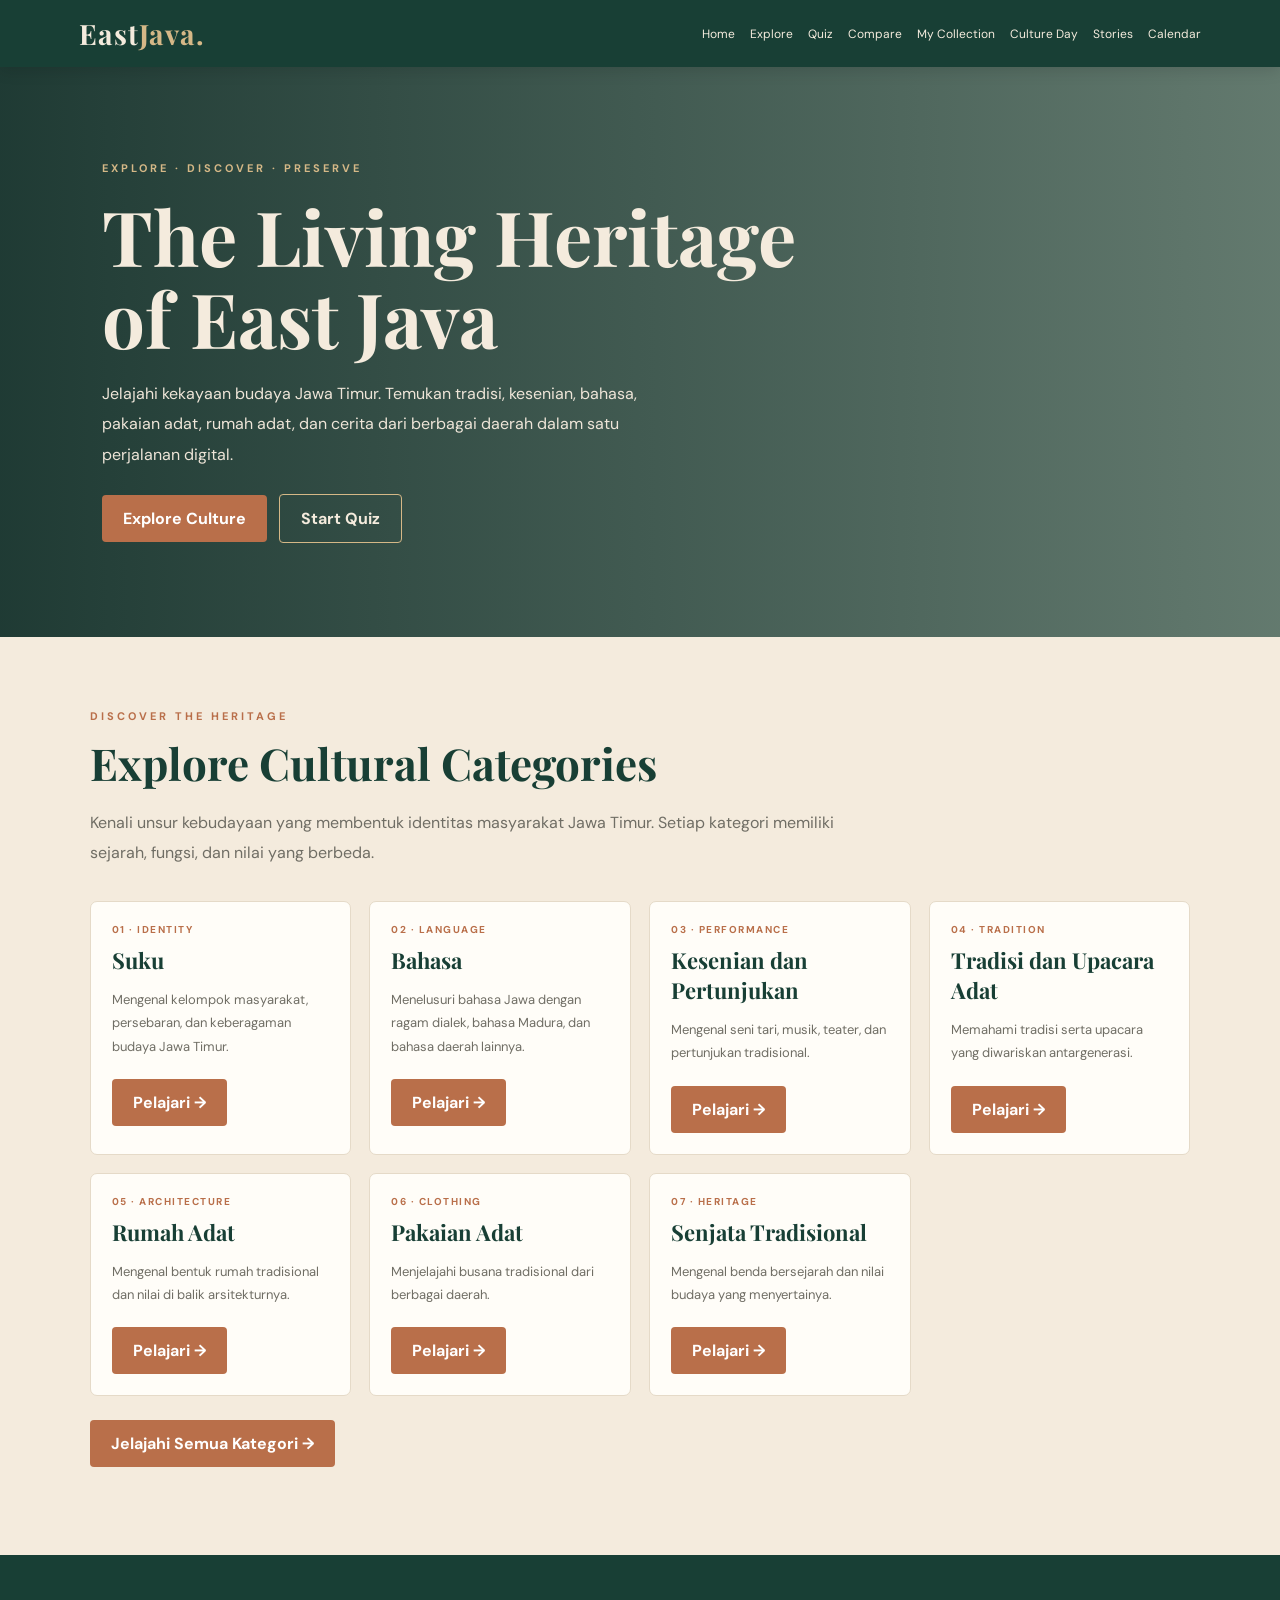
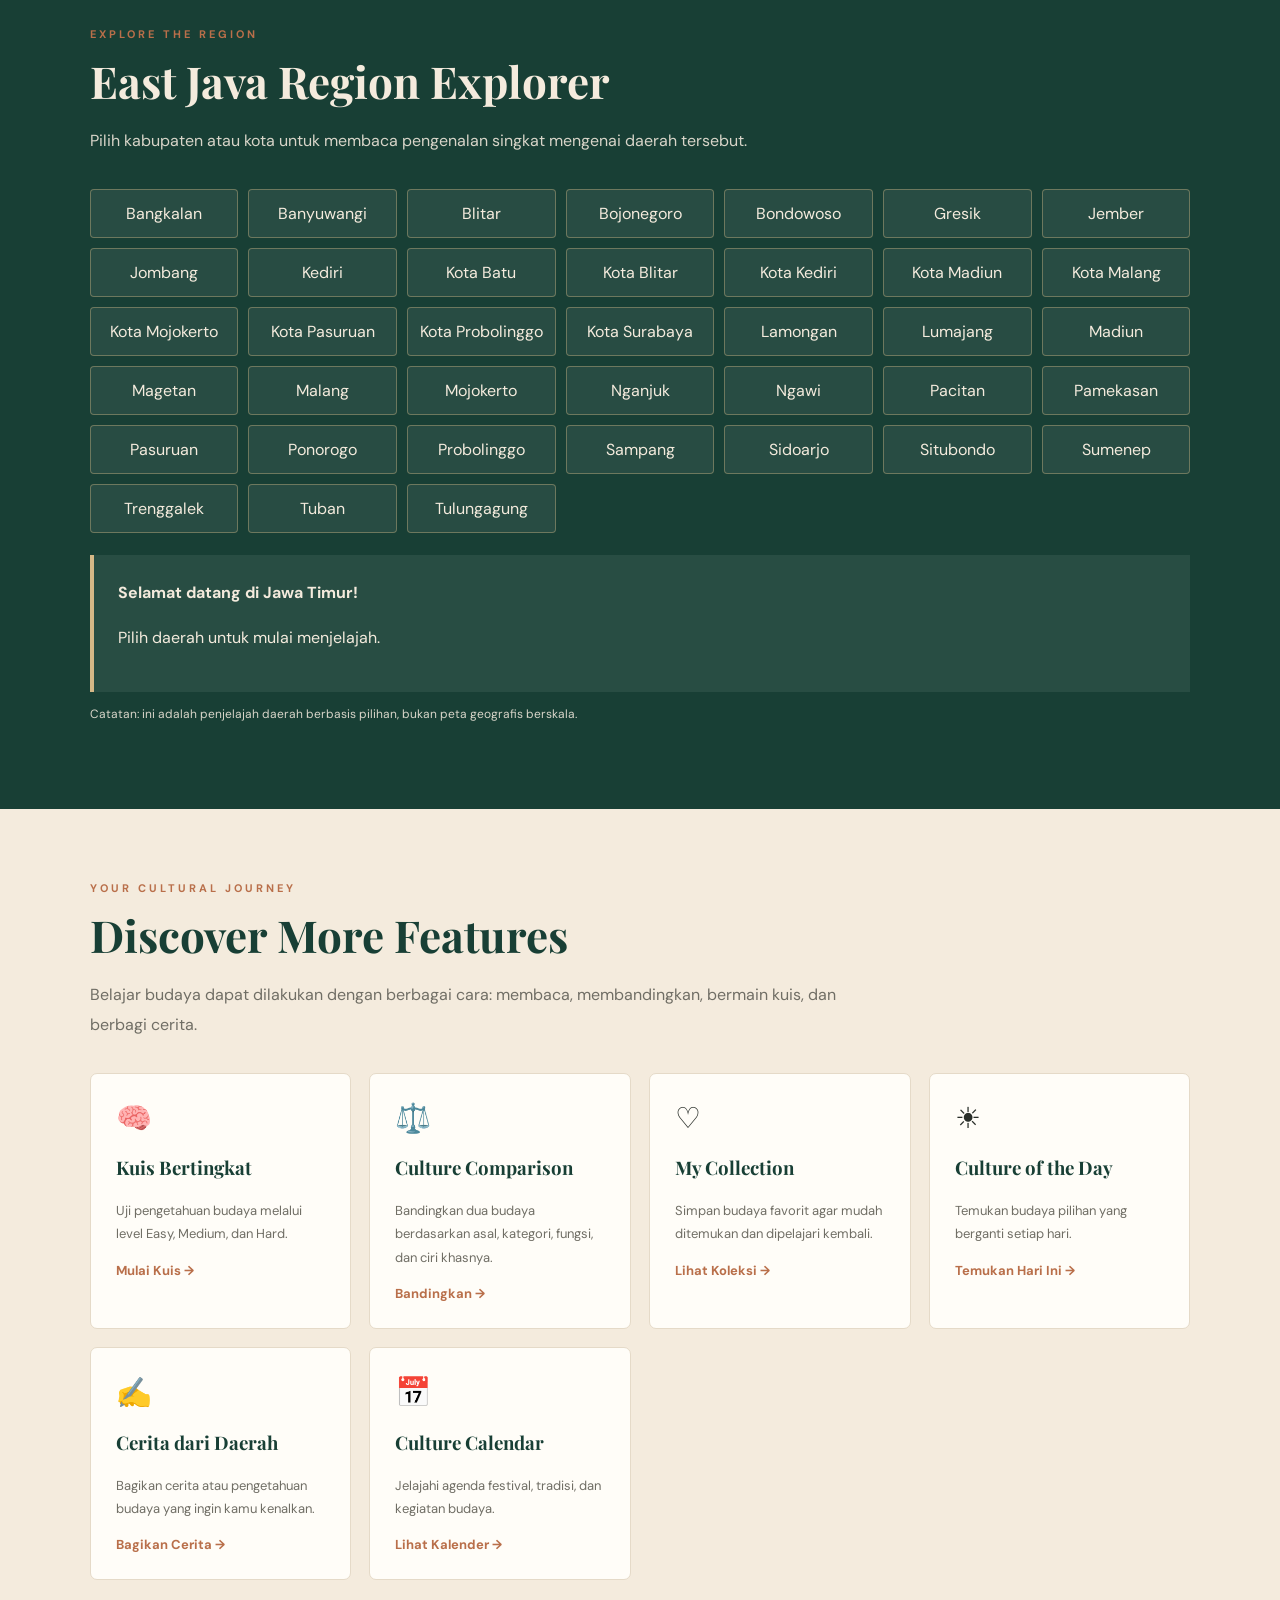
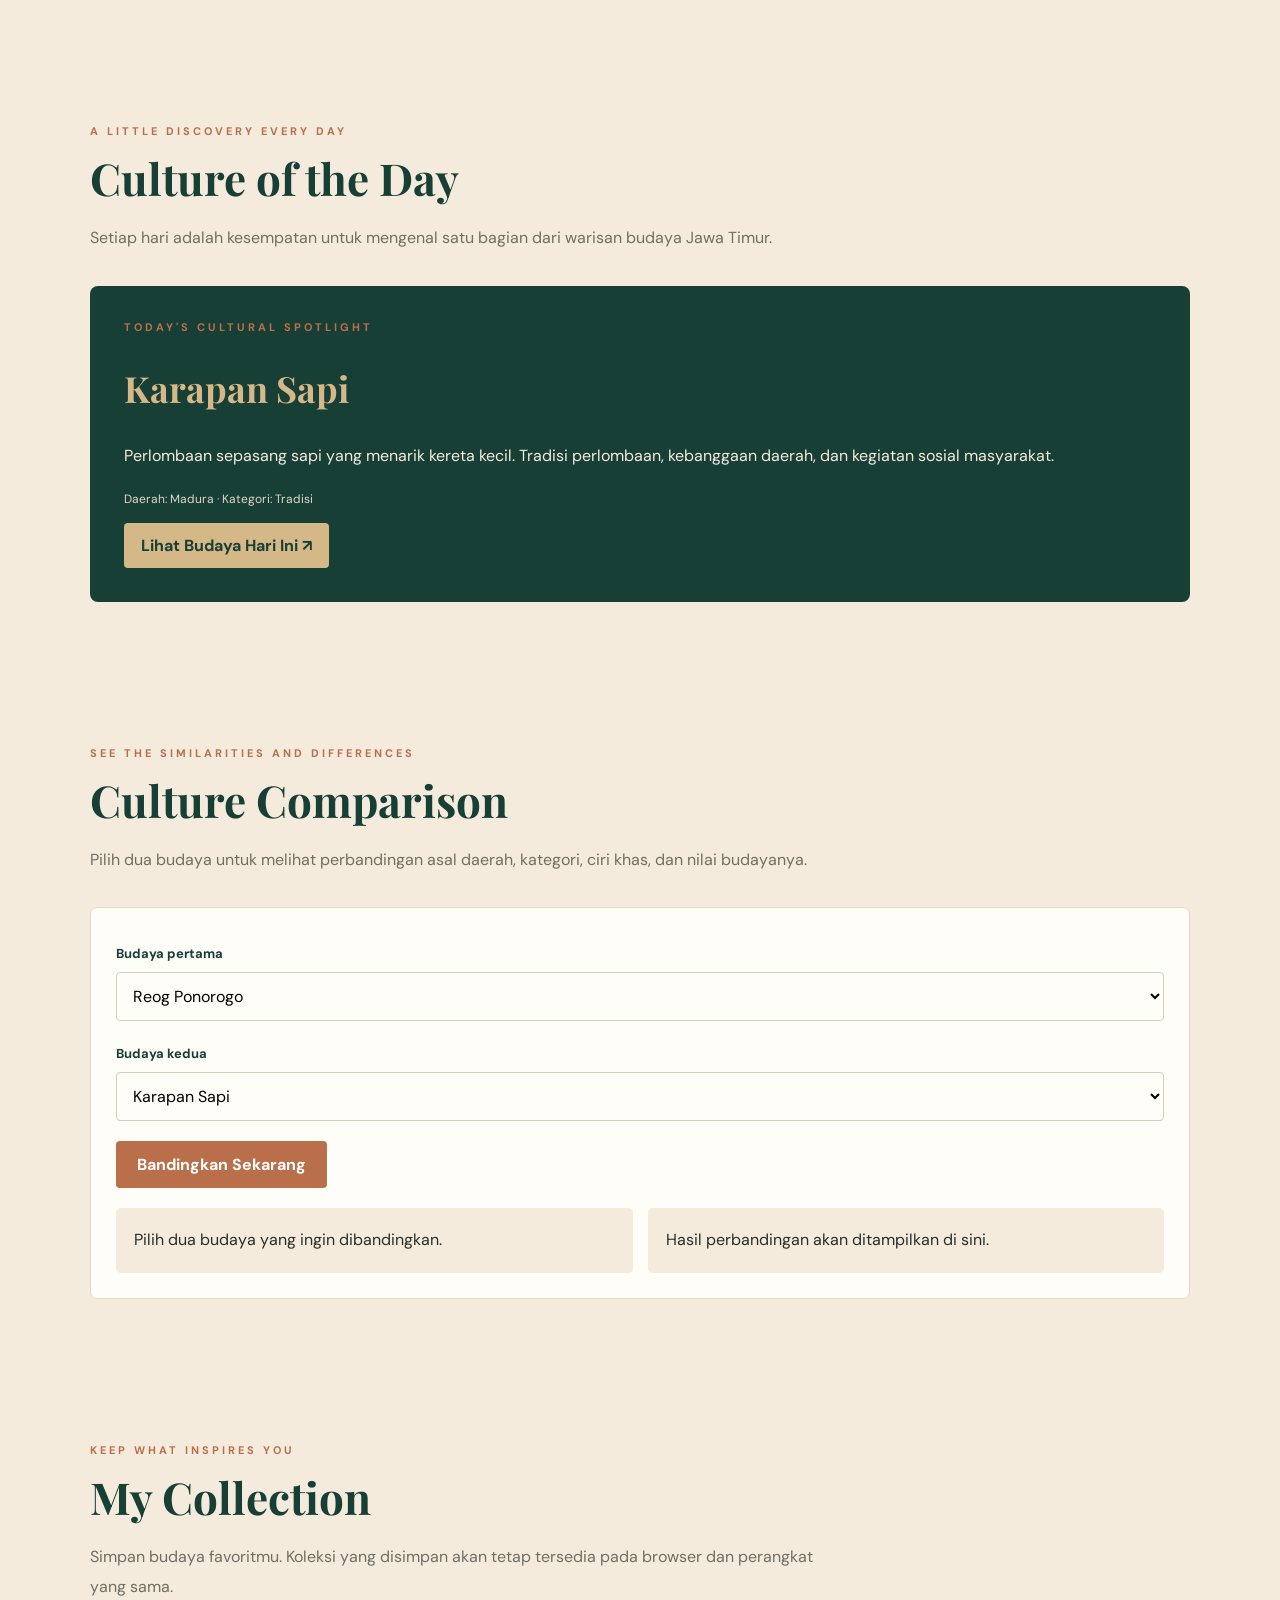
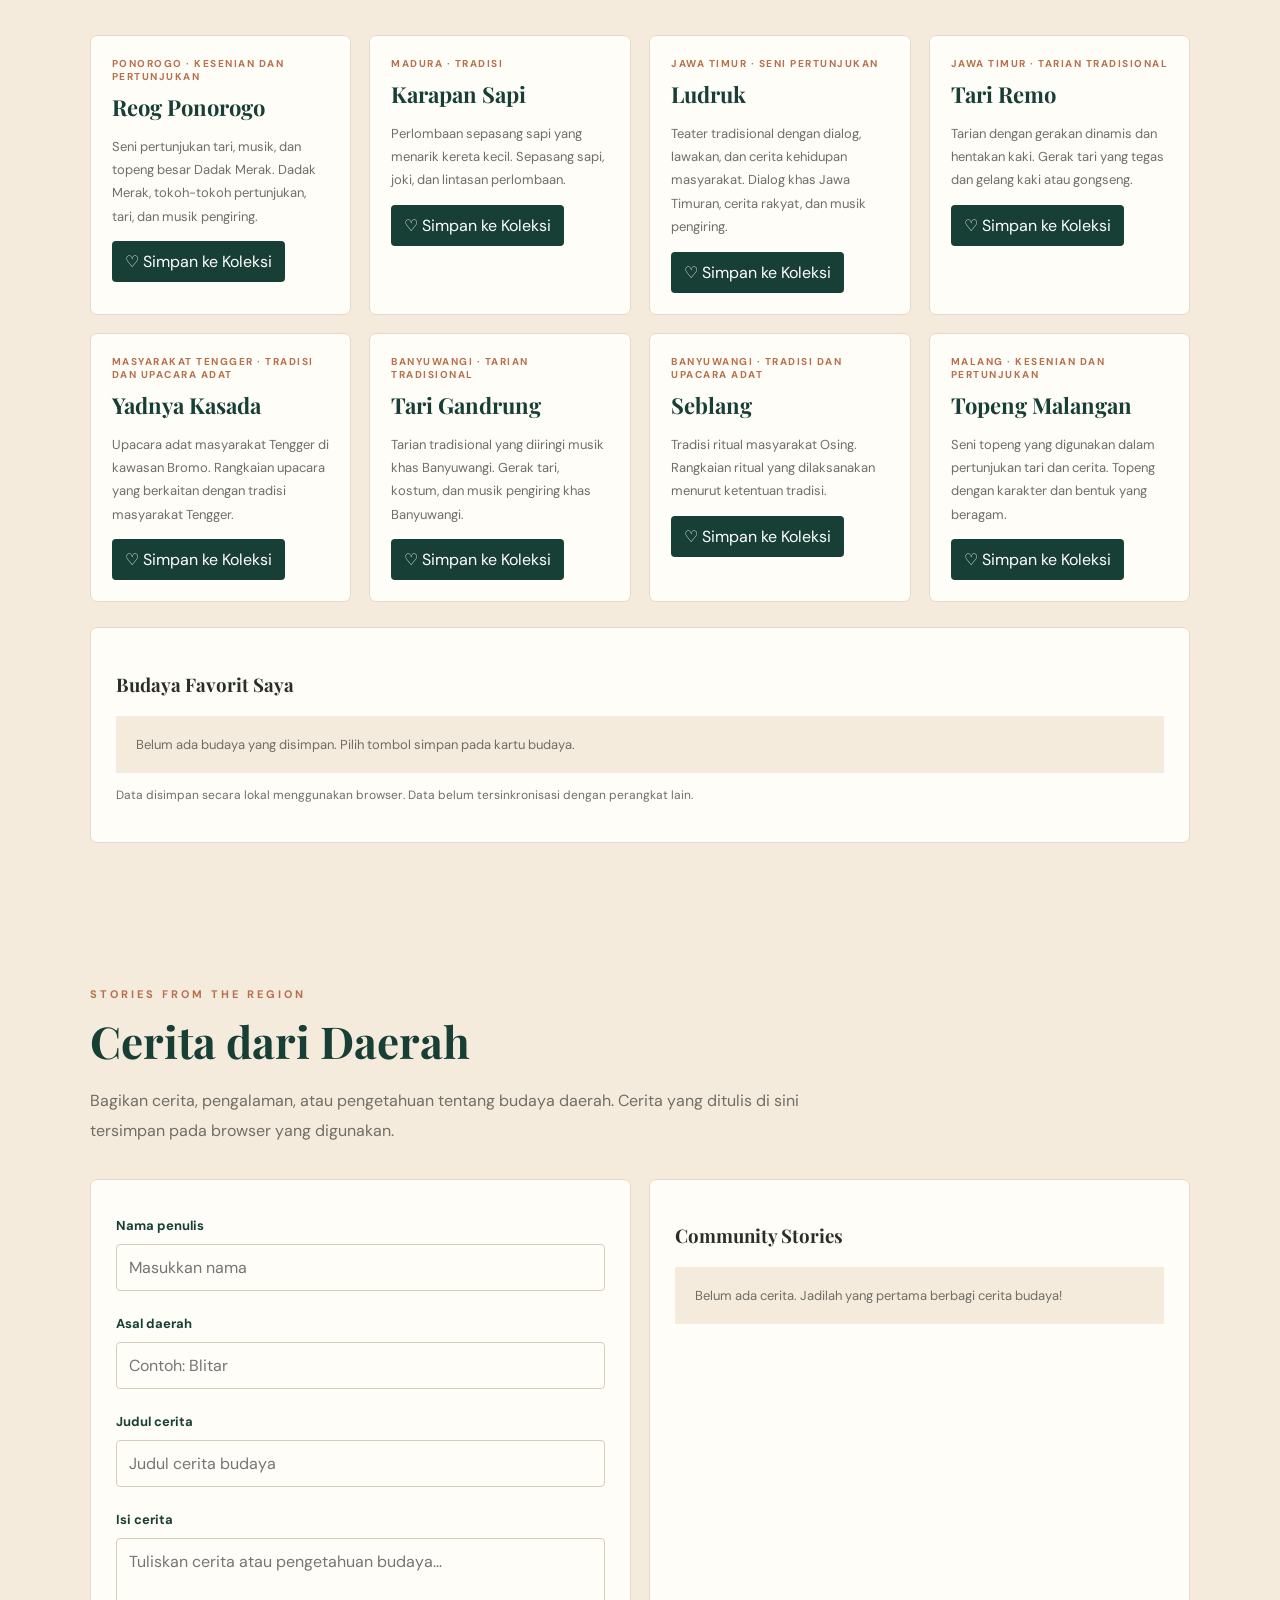
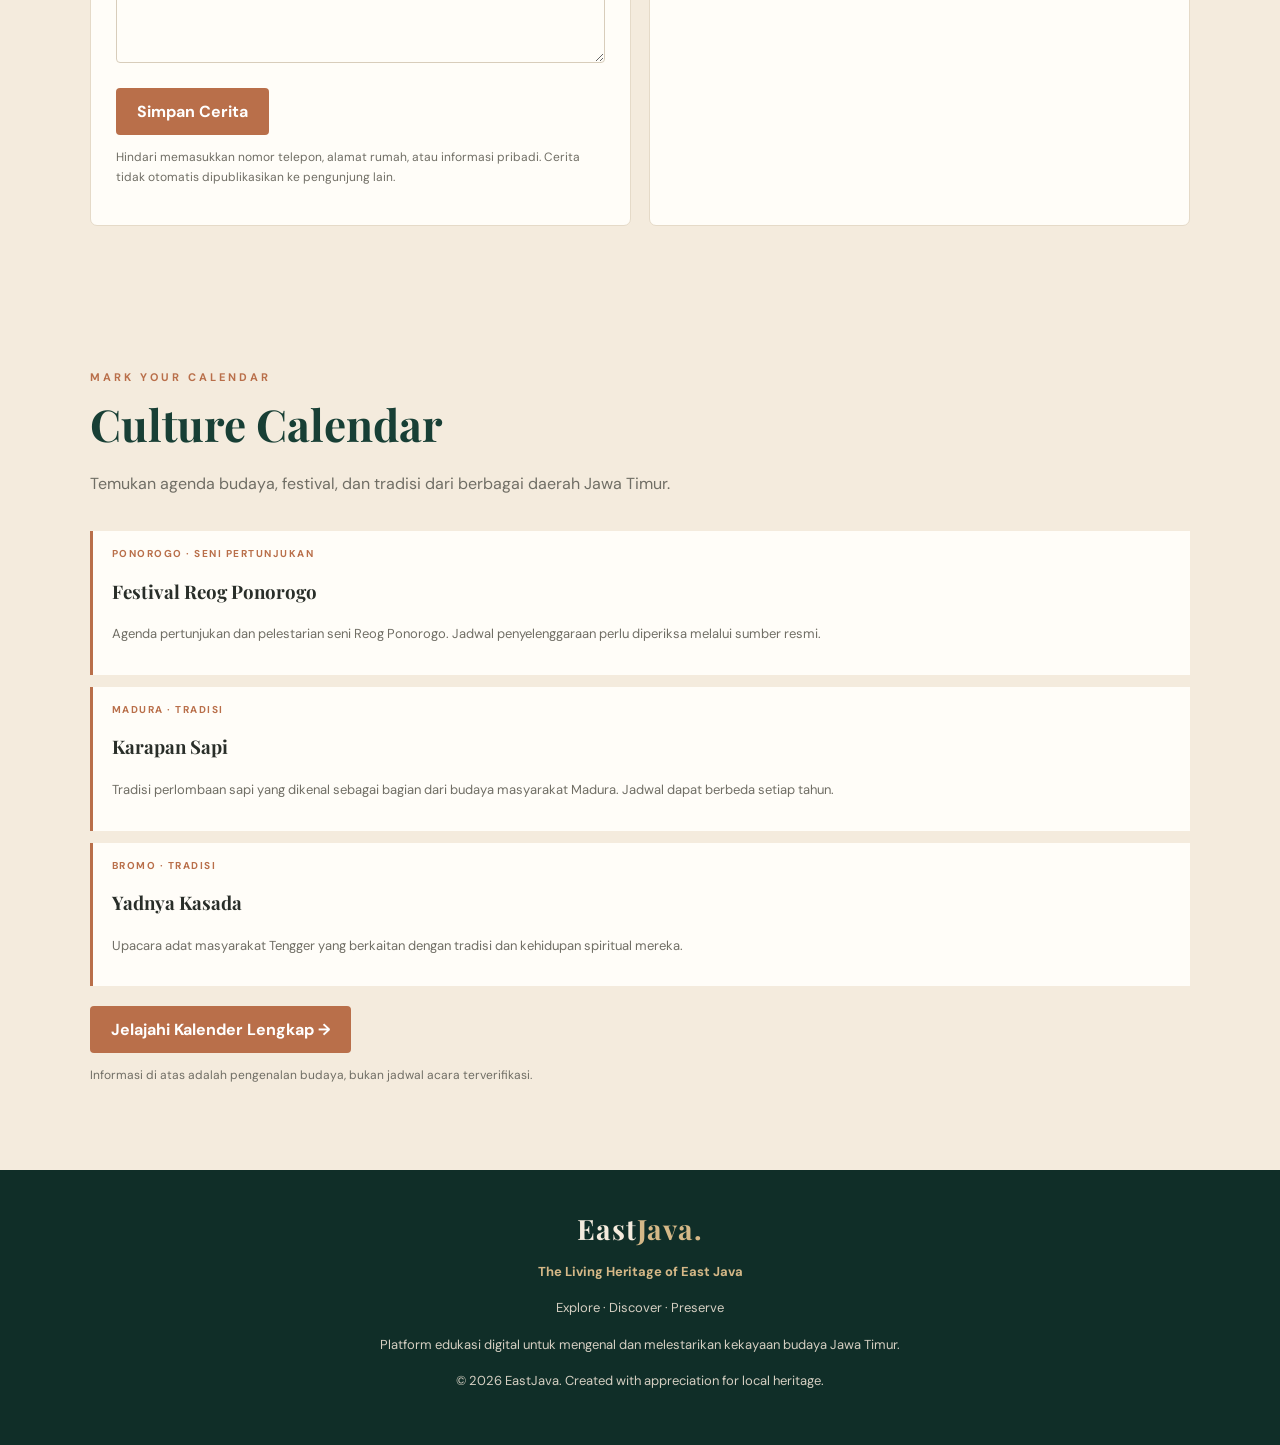
==== commit d2acf62c: "Update index.html" ====
--- a/index.html
+++ b/index.html
@@ -1,799 +1,545 @@
+
 <!DOCTYPE html>
 <html lang="id">
 <head>
 <meta charset="UTF-8">
 <meta name="viewport" content="width=device-width, initial-scale=1.0">
+<meta name="theme-color" content="#183F35">
 <title>EastJava — The Living Heritage of East Java</title>
 <link rel="preconnect" href="https://fonts.googleapis.com">
 <link href="https://fonts.googleapis.com/css2?family=DM+Sans:wght@400;500;600;700&family=Playfair+Display:wght@500;600;700&display=swap" rel="stylesheet">
-
 <style>
-:root {
-  --green: #183F35;
-  --ivory: #F4EBDD;
-  --terracotta: #B96F4A;
-  --gold: #D5B887;
-  --ink: #292E29;
-  --white: #fffdf8;
-}
-* { box-sizing: border-box; scroll-behavior: smooth; }
-body {
-  margin: 0;
-  background: var(--ivory);
-  color: var(--ink);
-  font-family: 'DM Sans', sans-serif;
-}
-button, input, select, textarea { font: inherit; }
-button { cursor: pointer; }
-a { color: inherit; text-decoration: none; }
-header {
-  background: var(--green);
-  color: var(--ivory);
-  position: sticky;
-  top: 0;
-  z-index: 100;
-  box-shadow: 0 3px 15px #0002;
-}
-.navbar {
-  max-width: 1200px;
-  margin: auto;
-  padding: 16px 5%;
-  display: flex;
-  justify-content: space-between;
-  align-items: center;
-  gap: 20px;
-}
-.logo {
-  font-family: 'Playfair Display', serif;
-  font-size: 27px;
-  font-weight: 700;
-  letter-spacing: 1px;
-}
-.logo span { color: var(--gold); }
-nav {
-  display: flex;
-  flex-wrap: wrap;
-  align-items: center;
-  gap: 18px;
-}
-nav a {
-  font-size: 12px;
-  color: #f4ebdd;
-  opacity: .9;
-  transition: .2s;
-}
-nav a:hover { color: var(--gold); }
-.menu-btn {
-  display: none;
-  background: transparent;
-  border: 1px solid var(--gold);
-  color: var(--ivory);
-  padding: 7px 11px;
-  border-radius: 6px;
-}
-.hero {
-  min-height: 570px;
-  padding: 90px 8%;
-  background:
-    linear-gradient(90deg, #102e28ee, #183f35a8),
-    url('https://images.unsplash.com/photo-1519681393784-d120267933ba?auto=format&fit=crop&w=1800&q=85') center/cover;
-  color: var(--ivory);
-  display: flex;
-  align-items: center;
-}
-.hero-content { max-width: 720px; }
-.eyebrow {
-  color: var(--gold);
-  text-transform: uppercase;
-  letter-spacing: 3px;
-  font-size: 11px;
-  font-weight: 700;
-}
-h1, h2, h3 {
-  font-family: 'Playfair Display', serif;
-}
-.hero h1 {
-  font-size: clamp(42px, 7vw, 76px);
-  line-height: 1.08;
-  margin: 20px 0;
-}
-.hero p {
-  line-height: 1.8;
-  max-width: 550px;
-  color: #eee5d8;
-}
-.btn {
-  display: inline-block;
-  border: 0;
-  padding: 13px 22px;
-  border-radius: 4px;
-  background: var(--terracotta);
-  color: white;
-  font-weight: 700;
-  margin: 8px 8px 0 0;
-  transition: .2s;
-}
-.btn:hover { transform: translateY(-2px); filter: brightness(1.08); }
-.btn-outline {
-  background: transparent;
-  border: 1px solid var(--gold);
-  color: var(--ivory);
-}
-section { padding: 75px 7%; }
-.section-head {
-  max-width: 700px;
-  margin-bottom: 35px;
-}
-.section-head h2 {
-  color: var(--green);
-  font-size: clamp(30px, 4vw, 43px);
-  margin: 10px 0;
-}
-.section-head p { color: #68675e; line-height: 1.8; }
-.grid {
-  display: grid;
-  grid-template-columns: repeat(auto-fit, minmax(220px, 1fr));
-  gap: 20px;
-}
-.card {
-  background: var(--white);
-  border-radius: 8px;
-  overflow: hidden;
-  border: 1px solid #e7ddcc;
-  transition: .25s;
-}
-.card:hover {
-  transform: translateY(-5px);
-  box-shadow: 0 12px 28px #183f3518;
-}
-.card-body { padding: 22px; }
-.card h3 { color: var(--green); margin: 8px 0; font-size: 22px; }
-.card p { color: #68675e; line-height: 1.7; font-size: 14px; }
-.card-tag {
-  color: var(--terracotta);
-  font-size: 10px;
-  font-weight: 700;
-  letter-spacing: 1.5px;
-  text-transform: uppercase;
-}
-.card button {
-  background: var(--green);
-  color: white;
-  border: 0;
-  border-radius: 4px;
-  padding: 10px 14px;
-  margin-top: 10px;
-}
-.region-section { background: var(--green); color: var(--ivory); }
-.region-section .section-head h2 { color: var(--ivory); }
-.region-section .section-head p { color: #d8d5c9; }
-.region-grid {
-  display: grid;
-  grid-template-columns: repeat(auto-fit, minmax(130px, 1fr));
-  gap: 12px;
-}
-.region-btn {
-  background: #ffffff12;
-  border: 1px solid #d5b88766;
-  color: var(--ivory);
-  padding: 15px 10px;
-  border-radius: 5px;
-  transition: .2s;
-}
-.region-btn:hover, .region-btn.active {
-  background: var(--gold);
-  color: var(--green);
-}
-.region-info {
-  margin-top: 25px;
-  padding: 25px;
-  background: #ffffff12;
-  border-left: 4px solid var(--gold);
-  border-radius: 5px;
-  line-height: 1.7;
-}
-.feature-card {
-  padding: 28px;
-  background: var(--white);
-  border: 1px solid #e7ddcc;
-  border-radius: 8px;
-}
-.feature-icon { font-size: 30px; }
-.feature-card h3 { color: var(--green); }
-.feature-card p { line-height: 1.7; color: #68675e; }
-.feature-card a {
-  display: inline-block;
-  color: var(--terracotta);
-  font-weight: 700;
-  margin-top: 8px;
-}
-.day-card {
-  background: var(--green);
-  color: var(--ivory);
-  padding: 35px;
-  border-radius: 10px;
-}
-.day-card h2 { font-size: 35px; color: var(--gold); }
-.day-card p { line-height: 1.8; }
-.day-card button {
-  background: var(--gold);
-  color: var(--green);
-  border: 0;
-  padding: 12px 18px;
-  border-radius: 4px;
-  font-weight: 700;
-}
-.form-box {
-  background: var(--white);
-  border: 1px solid #e7ddcc;
-  padding: 25px;
-  border-radius: 8px;
-}
-.form-box input, .form-box select, .form-box textarea {
-  width: 100%;
-  padding: 12px;
-  margin: 8px 0 15px;
-  border: 1px solid #d8cdbb;
-  border-radius: 4px;
-  background: #fffdf8;
-}
-.form-box textarea { min-height: 110px; resize: vertical; }
-.form-box label { font-size: 13px; font-weight: 700; color: var(--green); }
-.collection-item {
-  display: flex;
-  justify-content: space-between;
-  align-items: center;
-  gap: 12px;
-  padding: 14px;
-  border-bottom: 1px solid #e7ddcc;
-}
-.collection-item button {
-  border: 0;
-  background: #f1ded3;
-  color: #9b4e31;
-  padding: 8px 10px;
-  border-radius: 4px;
-}
-.compare-box {
-  background: var(--white);
-  padding: 25px;
-  border: 1px solid #e7ddcc;
-  border-radius: 8px;
-}
-.compare-box select {
-  padding: 12px;
-  width: 100%;
-  margin: 10px 0;
-  border: 1px solid #d8cdbb;
-  border-radius: 4px;
-}
-.compare-result {
-  display: grid;
-  grid-template-columns: 1fr 1fr;
-  gap: 15px;
-  margin-top: 20px;
-}
-.compare-result div {
-  background: var(--ivory);
-  padding: 18px;
-  border-radius: 5px;
-  line-height: 1.7;
-}
-.event {
-  border-left: 3px solid var(--terracotta);
-  padding: 12px 18px;
-  background: var(--white);
-  margin: 12px 0;
-  border-radius: 0 5px 5px 0;
-}
-footer {
-  background: #102e28;
-  color: var(--ivory);
-  padding: 40px 7%;
-  text-align: center;
-}
-footer p { color: #d5cfc2; font-size: 13px; line-height: 1.7; }
-footer strong { color: var(--gold); }
-.small-note { color: #777; font-size: 12px; line-height: 1.6; }
-@media(max-width: 850px) {
-  .menu-btn { display: block; }
-  nav {
-    display: none;
-    position: absolute;
-    top: 65px;
-    left: 0;
-    width: 100%;
-    background: var(--green);
-    padding: 20px 6%;
-    flex-direction: column;
-    align-items: flex-start;
-  }
-  nav.open { display: flex; }
-  .navbar { flex-wrap: wrap; }
-}
-@media(max-width: 550px) {
-  section { padding: 55px 6%; }
-  .hero { min-height: 520px; padding: 70px 7%; }
-  .compare-result { grid-template-columns: 1fr; }
+:root{
+  --green:#183F35;--ivory:#F4EBDD;--terra:#B96F4A;
+  --gold:#D5B887;--ink:#292E29;--white:#fffdf8;
+  --muted:#706e65;--line:#e5dac8;
+}
+*{box-sizing:border-box;scroll-behavior:smooth}
+body{margin:0;background:var(--ivory);color:var(--ink);font-family:'DM Sans',sans-serif}
+button,input,select,textarea{font:inherit}
+button{cursor:pointer}
+a{text-decoration:none;color:inherit}
+header{background:var(--green);color:var(--ivory);position:sticky;top:0;z-index:100;box-shadow:0 3px 15px #0002}
+.navbar{max-width:1250px;margin:auto;padding:15px 5%;display:flex;justify-content:space-between;align-items:center;gap:18px}
+.logo{font:700 28px 'Playfair Display';letter-spacing:1px;white-space:nowrap}
+.logo span{color:var(--gold)}
+nav{display:flex;gap:15px;align-items:center;flex-wrap:wrap}
+nav a{font-size:12px;color:var(--ivory);transition:.2s}
+nav a:hover,nav a.active{color:var(--gold)}
+.menu-btn{display:none;background:transparent;border:1px solid var(--gold);color:white;padding:8px 12px;border-radius:4px}
+.hero{min-height:570px;padding:90px 8%;display:flex;align-items:center;color:var(--ivory);background:linear-gradient(90deg,#102e28ee,#183f35a8),url('https://images.unsplash.com/photo-1519681393784-d120267933ba?auto=format&fit=crop&w=1800&q=85') center/cover}
+.hero-content{max-width:720px}
+.eyebrow{font-size:11px;letter-spacing:3px;text-transform:uppercase;font-weight:700;color:var(--terra)}
+.hero .eyebrow{color:var(--gold)}
+h1,h2,h3{font-family:'Playfair Display',serif}
+.hero h1{font-size:clamp(42px,7vw,76px);line-height:1.08;margin:20px 0}
+.hero p{max-width:570px;line-height:1.9;color:#eee5d8}
+.btn{display:inline-block;background:var(--terra);color:white;border:0;padding:13px 21px;border-radius:4px;font-weight:700;margin:8px 8px 0 0;transition:.2s}
+.btn:hover{filter:brightness(1.1);transform:translateY(-2px)}
+.btn-outline{background:transparent;border:1px solid var(--gold);color:var(--ivory)}
+section{padding:72px 7%;scroll-margin-top:85px}
+.section-head{max-width:760px;margin-bottom:32px}
+.section-head h2{font-size:clamp(30px,4vw,44px);color:var(--green);margin:10px 0}
+.section-head p{color:var(--muted);line-height:1.9}
+.grid{display:grid;grid-template-columns:repeat(auto-fit,minmax(220px,1fr));gap:18px}
+.card,.feature-card,.form-box,.compare-box{background:var(--white);border:1px solid var(--line);border-radius:7px}
+.card{overflow:hidden;transition:.2s}
+.card:hover{transform:translateY(-4px);box-shadow:0 10px 25px #183f3518}
+.card-body{padding:21px}
+.card-tag{font-size:10px;letter-spacing:1.5px;text-transform:uppercase;color:var(--terra);font-weight:700}
+.card h3{font-size:22px;color:var(--green);margin:9px 0}
+.card p{font-size:13px;line-height:1.8;color:var(--muted)}
+.card button{background:var(--green);color:white;border:0;padding:10px 13px;border-radius:4px}
+.region-section{background:var(--green);color:var(--ivory)}
+.region-section .section-head h2{color:var(--ivory)}
+.region-section .section-head p{color:#d8d5c9}
+.region-grid{display:grid;grid-template-columns:repeat(auto-fit,minmax(135px,1fr));gap:10px}
+.region-btn{background:#ffffff12;border:1px solid #d5b88766;color:var(--ivory);padding:13px 8px;border-radius:4px}
+.region-btn:hover,.region-btn.active{background:var(--gold);color:var(--green)}
+.region-info{margin-top:22px;padding:24px;background:#ffffff12;border-left:4px solid var(--gold);line-height:1.8}
+.feature-card{padding:25px}
+.feature-icon{font-size:29px}
+.feature-card h3{color:var(--green)}
+.feature-card p{font-size:13px;line-height:1.8;color:var(--muted)}
+.feature-card a{color:var(--terra);font-weight:700;font-size:13px}
+.day-card{padding:34px;background:var(--green);color:var(--ivory);border-radius:8px}
+.day-card h2{font-size:36px;color:var(--gold)}
+.day-card p{line-height:1.9}
+.day-card button{background:var(--gold);color:var(--green);border:0;padding:12px 17px;border-radius:4px;font-weight:700}
+.compare-box,.form-box{padding:25px}
+.compare-box label,.form-box label{font-size:13px;font-weight:700;color:var(--green);display:block;margin:12px 0 5px}
+.compare-box select,.form-box input,.form-box textarea,.form-box select{
+ width:100%;padding:12px;border:1px solid #d8cdbb;background:var(--white);border-radius:4px;margin:5px 0 12px
+}
+.form-box textarea{min-height:125px;resize:vertical}
+.compare-result{display:grid;grid-template-columns:1fr 1fr;gap:15px;margin-top:20px}
+.compare-result>div{padding:18px;background:var(--ivory);border-radius:5px;line-height:1.8}
+.collection-item{display:flex;justify-content:space-between;align-items:center;gap:12px;padding:14px;border-bottom:1px solid var(--line)}
+.collection-item button,.delete-btn{border:0;background:#f1ded3;color:#9b4e31;padding:8px 11px;border-radius:4px}
+.event{padding:16px 19px;background:var(--white);border-left:3px solid var(--terra);margin:12px 0}
+.event p{font-size:13px;line-height:1.8;color:var(--muted)}
+.small-note{font-size:12px;color:var(--muted);line-height:1.7}
+.empty{padding:20px;background:var(--ivory);color:var(--muted);font-size:13px}
+footer{background:#102e28;color:var(--ivory);padding:40px 7%;text-align:center}
+footer p{color:#d5cfc2;font-size:13px;line-height:1.8}
+footer strong{color:var(--gold)}
+@media(max-width:900px){
+ .menu-btn{display:block}
+ nav{display:none;position:absolute;top:65px;left:0;width:100%;padding:20px 7%;background:var(--green);flex-direction:column;align-items:flex-start}
+ nav.open{display:flex}
+}
+@media(max-width:550px){
+ section{padding:52px 6%}
+ .hero{min-height:500px;padding:65px 7%}
+ .compare-result{grid-template-columns:1fr}
+ .navbar{padding:13px 6%}
 }
 </style>
 </head>
-
 <body>
 
 <header>
-  <div class="navbar">
-    <a class="logo" href="index.html">East<span>Java.</span></a>
-    <button class="menu-btn" onclick="toggleMenu()">☰ Menu</button>
-    <nav id="mainNav">
-      <a href="index.html">Home</a>
-      <a href="explore.html">Explore</a>
-      <a href="quiz.html">Quiz</a>
-      <a href="#comparison">Compare</a>
-      <a href="#collection">My Collection</a>
-      <a href="#culture-day">Culture Day</a>
-      <a href="#stories">Stories</a>
-      <a href="#calendar">Calendar</a>
-    </nav>
-  </div>
+ <div class="navbar">
+  <a class="logo" href="index.html">East<span>Java.</span></a>
+  <button class="menu-btn" onclick="toggleMenu()">☰ Menu</button>
+  <nav id="mainNav">
+   <a href="index.html">Home</a>
+   <a href="explore.html">Explore</a>
+   <a href="quiz.html">Quiz</a>
+   <a href="#comparison">Compare</a>
+   <a href="#collection">My Collection</a>
+   <a href="#culture-day">Culture Day</a>
+   <a href="#stories">Stories</a>
+   <a href="calendar.html">Calendar</a>
+  </nav>
+ </div>
 </header>
 
 <main>
 <section class="hero" id="home">
-  <div class="hero-content">
-    <div class="eyebrow">Explore · Discover · Preserve</div>
-    <h1>The Living Heritage of East Java</h1>
-    <p>
-      Jelajahi kekayaan budaya Jawa Timur. Temukan tradisi,
-      kesenian, bahasa, pakaian adat, dan cerita dari berbagai
-      daerah dalam satu perjalanan digital.
-    </p>
-    <a class="btn" href="explore.html">Explore Culture</a>
-    <a class="btn btn-outline" href="quiz.html">Start Quiz</a>
+ <div class="hero-content">
+  <div class="eyebrow">Explore · Discover · Preserve</div>
+  <h1>The Living Heritage of East Java</h1>
+  <p>Jelajahi kekayaan budaya Jawa Timur. Temukan tradisi, kesenian, bahasa, pakaian adat, rumah adat, dan cerita dari berbagai daerah dalam satu perjalanan digital.</p>
+  <a class="btn" href="explore.html">Explore Culture</a>
+  <a class="btn btn-outline" href="quiz.html">Start Quiz</a>
+ </div>
+</section>
+
+<section id="categories">
+ <div class="section-head">
+  <div class="eyebrow">Discover the heritage</div>
+  <h2>Explore Cultural Categories</h2>
+  <p>Kenali unsur kebudayaan yang membentuk identitas masyarakat Jawa Timur. Setiap kategori memiliki sejarah, fungsi, dan nilai yang berbeda.</p>
+ </div>
+ <div class="grid" id="categoryCards"></div>
+ <p><a class="btn" href="explore.html">Jelajahi Semua Kategori →</a></p>
+</section>
+
+<section class="region-section" id="map">
+ <div class="section-head">
+  <div class="eyebrow">Explore the region</div>
+  <h2>East Java Region Explorer</h2>
+  <p>Pilih kabupaten atau kota untuk membaca pengenalan singkat mengenai daerah tersebut.</p>
+ </div>
+ <div class="region-grid" id="regionGrid"></div>
+ <div class="region-info" id="regionInfo">
+  <strong>Selamat datang di Jawa Timur!</strong>
+  <p>Pilih daerah untuk mulai menjelajah.</p>
+ </div>
+ <p class="small-note" style="color:#d8d5c9">Catatan: ini adalah penjelajah daerah berbasis pilihan, bukan peta geografis berskala.</p>
+</section>
+
+<section id="features">
+ <div class="section-head">
+  <div class="eyebrow">Your cultural journey</div>
+  <h2>Discover More Features</h2>
+  <p>Belajar budaya dapat dilakukan dengan berbagai cara: membaca, membandingkan, bermain kuis, dan berbagi cerita.</p>
+ </div>
+ <div class="grid">
+  <div class="feature-card"><div class="feature-icon">🧠</div><h3>Kuis Bertingkat</h3><p>Uji pengetahuan budaya melalui level Easy, Medium, dan Hard.</p><a href="quiz.html">Mulai Kuis →</a></div>
+  <div class="feature-card"><div class="feature-icon">⚖️</div><h3>Culture Comparison</h3><p>Bandingkan dua budaya berdasarkan asal, kategori, fungsi, dan ciri khasnya.</p><a href="#comparison">Bandingkan →</a></div>
+  <div class="feature-card"><div class="feature-icon">♡</div><h3>My Collection</h3><p>Simpan budaya favorit agar mudah ditemukan dan dipelajari kembali.</p><a href="#collection">Lihat Koleksi →</a></div>
+  <div class="feature-card"><div class="feature-icon">☀</div><h3>Culture of the Day</h3><p>Temukan budaya pilihan yang berganti setiap hari.</p><a href="#culture-day">Temukan Hari Ini →</a></div>
+  <div class="feature-card"><div class="feature-icon">✍</div><h3>Cerita dari Daerah</h3><p>Bagikan cerita atau pengetahuan budaya yang ingin kamu kenalkan.</p><a href="#stories">Bagikan Cerita →</a></div>
+  <div class="feature-card"><div class="feature-icon">📅</div><h3>Culture Calendar</h3><p>Jelajahi agenda festival, tradisi, dan kegiatan budaya.</p><a href="calendar.html">Lihat Kalender →</a></div>
+ </div>
+</section>
+
+<section id="culture-day">
+ <div class="section-head">
+  <div class="eyebrow">A little discovery every day</div>
+  <h2>Culture of the Day</h2>
+  <p>Setiap hari adalah kesempatan untuk mengenal satu bagian dari warisan budaya Jawa Timur.</p>
+ </div>
+ <div class="day-card">
+  <div class="eyebrow">Today's cultural spotlight</div>
+  <h2 id="dayTitle"></h2>
+  <p id="dayDescription"></p>
+  <p id="dayMeta" class="small-note" style="color:#ded8c9"></p>
+  <button onclick="showTodayCulture()">Lihat Budaya Hari Ini ↗</button>
+ </div>
+</section>
+
+<section id="comparison">
+ <div class="section-head">
+  <div class="eyebrow">See the similarities and differences</div>
+  <h2>Culture Comparison</h2>
+  <p>Pilih dua budaya untuk melihat perbandingan asal daerah, kategori, ciri khas, dan nilai budayanya.</p>
+ </div>
+ <div class="compare-box">
+  <label for="cultureOne">Budaya pertama</label>
+  <select id="cultureOne"></select>
+  <label for="cultureTwo">Budaya kedua</label>
+  <select id="cultureTwo"></select>
+  <button class="btn" onclick="compareCulture()">Bandingkan Sekarang</button>
+  <div class="compare-result" id="compareResult">
+   <div>Pilih dua budaya yang ingin dibandingkan.</div>
+   <div>Hasil perbandingan akan ditampilkan di sini.</div>
   </div>
-</section>
-
-<section id="categories">
-  <div class="section-head">
-    <div class="eyebrow">Discover the heritage</div>
-    <h2>Explore Cultural Categories</h2>
-    <p>Kenali berbagai unsur kebudayaan yang membentuk identitas masyarakat Jawa Timur.</p>
+ </div>
+</section>
+
+<section id="collection">
+ <div class="section-head">
+  <div class="eyebrow">Keep what inspires you</div>
+  <h2>My Collection</h2>
+  <p>Simpan budaya favoritmu. Koleksi yang disimpan akan tetap tersedia pada browser dan perangkat yang sama.</p>
+ </div>
+ <div class="grid" id="cultureCards"></div>
+ <div class="form-box" style="margin-top:25px">
+  <h3>Budaya Favorit Saya</h3>
+  <div id="savedList"></div>
+  <p class="small-note">Data disimpan secara lokal menggunakan browser. Data belum tersinkronisasi dengan perangkat lain.</p>
+ </div>
+</section>
+
+<section id="stories">
+ <div class="section-head">
+  <div class="eyebrow">Stories from the region</div>
+  <h2>Cerita dari Daerah</h2>
+  <p>Bagikan cerita, pengalaman, atau pengetahuan tentang budaya daerah. Cerita yang ditulis di sini tersimpan pada browser yang digunakan.</p>
+ </div>
+ <div class="grid">
+  <div class="form-box">
+   <form id="storyForm">
+    <label for="storyName">Nama penulis</label>
+    <input id="storyName" maxlength="50" placeholder="Masukkan nama" required>
+    <label for="storyRegion">Asal daerah</label>
+    <input id="storyRegion" maxlength="60" placeholder="Contoh: Blitar" required>
+    <label for="storyTitle">Judul cerita</label>
+    <input id="storyTitle" maxlength="100" placeholder="Judul cerita budaya" required>
+    <label for="storyText">Isi cerita</label>
+    <textarea id="storyText" maxlength="2000" placeholder="Tuliskan cerita atau pengetahuan budaya..." required></textarea>
+    <button class="btn" type="submit">Simpan Cerita</button>
+   </form>
+   <p class="small-note">Hindari memasukkan nomor telepon, alamat rumah, atau informasi pribadi. Cerita tidak otomatis dipublikasikan ke pengunjung lain.</p>
   </div>
-  <div class="grid">
-    <div class="card"><div class="card-body"><div class="card-tag">01 · Identity</div><h3>Suku</h3><p>Mengenal kelompok masyarakat dan keberagaman budaya di Jawa Timur.</p></div></div>
-    <div class="card"><div class="card-body"><div class="card-tag">02 · Language</div><h3>Bahasa</h3><p>Menelusuri bahasa dan ragam dialek yang digunakan masyarakat.</p></div></div>
-    <div class="card"><div class="card-body"><div class="card-tag">03 · Performance</div><h3>Kesenian dan Pertunjukan</h3><p>Mengenal seni tari, musik, teater, dan pertunjukan tradisional.</p></div></div>
-    <div class="card"><div class="card-body"><div class="card-tag">04 · Tradition</div><h3>Tradisi dan Upacara Adat</h3><p>Memahami tradisi dan upacara yang diwariskan antargenerasi.</p></div></div>
-    <div class="card"><div class="card-body"><div class="card-tag">05 · Architecture</div><h3>Rumah Adat</h3><p>Mengenal bentuk rumah tradisional dan nilai di balik arsitekturnya.</p></div></div>
-    <div class="card"><div class="card-body"><div class="card-tag">06 · Clothing</div><h3>Pakaian Adat</h3><p>Menjelajahi busana tradisional dari berbagai daerah.</p></div></div>
-    <div class="card"><div class="card-body"><div class="card-tag">07 · Heritage</div><h3>Senjata Tradisional</h3><p>Mengenal benda bersejarah dan nilai budaya yang menyertainya.</p></div></div>
+  <div class="form-box">
+   <h3>Community Stories</h3>
+   <div id="storyList"></div>
   </div>
-  <p style="margin-top:25px"><a class="btn" href="explore.html">Jelajahi Semua Kategori</a></p>
-</section>
-
-<section class="region-section" id="map">
-  <div class="section-head">
-    <div class="eyebrow">Explore the region</div>
-    <h2>Peta Interaktif Jawa Timur</h2>
-    <p>Pilih daerah untuk mengenal sekilas kekayaan budaya di wilayah tersebut.</p>
-  </div>
-  <div class="region-grid" id="regionGrid"></div>
-  <div class="region-info" id="regionInfo">
-    <strong>Selamat datang di Jawa Timur!</strong>
-    <p>Pilih salah satu daerah di atas untuk melihat informasi singkatnya.</p>
-  </div>
-  <p class="small-note" style="color:#d8d5c9">Catatan: tampilan ini merupakan penjelajah daerah interaktif, bukan peta geografis berskala.</p>
-</section>
-
-<section id="features">
-  <div class="section-head">
-    <div class="eyebrow">Your cultural journey</div>
-    <h2>Discover More Features</h2>
-    <p>Fitur yang membantu kamu belajar, membandingkan, dan menyimpan pengetahuan budaya.</p>
-  </div>
-  <div class="grid">
-    <div class="feature-card">
-      <div class="feature-icon">🧠</div>
-      <h3>Kuis Bertingkat</h3>
-      <p>Uji pengetahuan budaya melalui level Easy, Medium, dan Hard.</p>
-      <a href="quiz.html">Mulai Kuis →</a>
-    </div>
-    <div class="feature-card">
-      <div class="feature-icon">⚖️</div>
-      <h3>Culture Comparison</h3>
-      <p>Bandingkan dua budaya untuk menemukan persamaan dan perbedaannya.</p>
-      <a href="#comparison">Bandingkan →</a>
-    </div>
-    <div class="feature-card">
-      <div class="feature-icon">♡</div>
-      <h3>My Collection</h3>
-      <p>Simpan budaya favorit agar mudah ditemukan kembali.</p>
-      <a href="#collection">Lihat Koleksi →</a>
-    </div>
-    <div class="feature-card">
-      <div class="feature-icon">☀</div>
-      <h3>Culture of the Day</h3>
-      <p>Temukan satu budaya pilihan untuk dipelajari setiap hari.</p>
-      <a href="#culture-day">Temukan Hari Ini →</a>
-    </div>
-    <div class="feature-card">
-      <div class="feature-icon">✍</div>
-      <h3>Cerita dari Daerah</h3>
-      <p>Bagikan cerita, pengalaman, atau pengetahuan budaya daerah.</p>
-      <a href="#stories">Bagikan Cerita →</a>
-    </div>
-    <div class="feature-card">
-      <div class="feature-icon">📅</div>
-      <h3>Culture Calendar</h3>
-      <p>Lihat contoh agenda budaya dan perayaan tradisional.</p>
-      <a href="#calendar">Lihat Kalender →</a>
-    </div>
-  </div>
-</section>
-
-<section id="culture-day">
-  <div class="section-head">
-    <div class="eyebrow">A little discovery every day</div>
-    <h2>Culture of the Day</h2>
-    <p>Kenali budaya Jawa Timur melalui pilihan budaya harian.</p>
-  </div>
-  <div class="day-card">
-    <div class="eyebrow">Today's cultural spotlight</div>
-    <h2 id="dayTitle">Reog Ponorogo</h2>
-    <p id="dayDescription">
-      Reog Ponorogo merupakan seni pertunjukan tradisional dari Ponorogo,
-      Jawa Timur, yang dikenal dengan Dadak Merak dan unsur tari serta musik.
-    </p>
-    <button onclick="nextCulture()">Temukan Budaya Lain ↗</button>
-  </div>
-</section>
-
-<section id="comparison">
-  <div class="section-head">
-    <div class="eyebrow">See the differences</div>
-    <h2>Culture Comparison</h2>
-    <p>Pilih dua budaya untuk melihat informasi dan membandingkannya.</p>
-  </div>
-  <div class="compare-box">
-    <label for="cultureOne">Budaya pertama</label>
-    <select id="cultureOne">
-      <option value="reog">Reog Ponorogo</option>
-      <option value="karapan">Karapan Sapi</option>
-      <option value="ludruk">Ludruk</option>
-      <option value="remo">Tari Remo</option>
-      <option value="yadnya">Yadnya Kasada</option>
-    </select>
-    <label for="cultureTwo">Budaya kedua</label>
-    <select id="cultureTwo">
-      <option value="karapan">Karapan Sapi</option>
-      <option value="reog">Reog Ponorogo</option>
-      <option value="ludruk">Ludruk</option>
-      <option value="remo">Tari Remo</option>
-      <option value="yadnya">Yadnya Kasada</option>
-    </select>
-    <button class="btn" onclick="compareCulture()">Bandingkan Sekarang</button>
-    <div class="compare-result" id="compareResult">
-      <div>Pilih dua budaya, lalu tekan tombol bandingkan.</div>
-      <div>Hasil perbandingan akan tampil di sini.</div>
-    </div>
-  </div>
-</section>
-
-<section id="collection">
-  <div class="section-head">
-    <div class="eyebrow">Keep what inspires you</div>
-    <h2>My Collection</h2>
-    <p>Simpan budaya favoritmu dan kumpulkan pengetahuan budaya dalam satu tempat.</p>
-  </div>
-  <div class="grid" id="cultureCards"></div>
-  <div class="form-box" style="margin-top:25px">
-    <h3>Budaya Favorit Saya</h3>
-    <div id="savedList"></div>
-    <p class="small-note">Koleksi disimpan di browser/perangkat yang kamu gunakan.</p>
-  </div>
-</section>
-
-<section id="stories">
-  <div class="section-head">
-    <div class="eyebrow">Stories from the region</div>
-    <h2>Cerita dari Daerah</h2>
-    <p>Bagikan cerita, pengalaman, atau informasi budaya yang ingin kamu kenalkan kepada orang lain.</p>
-  </div>
-  <div class="grid">
-    <div class="form-box">
-      <form id="storyForm">
-        <label for="storyName">Nama penulis</label>
-        <input id="storyName" type="text" placeholder="Masukkan nama" required>
-        <label for="storyRegion">Asal daerah</label>
-        <input id="storyRegion" type="text" placeholder="Contoh: Blitar" required>
-        <label for="storyTitle">Judul cerita</label>
-        <input id="storyTitle" type="text" placeholder="Judul cerita budaya" required>
-        <label for="storyText">Isi cerita</label>
-        <textarea id="storyText" placeholder="Tuliskan cerita atau pengetahuan budaya..." required></textarea>
-        <button class="btn" type="submit">Simpan Cerita</button>
-      </form>
-      <p class="small-note">Cerita tersimpan secara lokal di browser ini, belum dipublikasikan ke pengguna lain.</p>
-    </div>
-    <div class="form-box">
-      <h3>Community Stories</h3>
-      <div id="storyList">
-        <p>Belum ada cerita yang dibagikan. Jadilah yang pertama!</p>
-      </div>
-    </div>
-  </div>
+ </div>
 </section>
 
 <section id="calendar">
-  <div class="section-head">
-    <div class="eyebrow">Mark your calendar</div>
-    <h2>Culture Calendar</h2>
-    <p>Contoh agenda dan tradisi budaya yang dapat kamu pelajari lebih lanjut.</p>
-  </div>
-  <div class="event">
-    <div class="card-tag">Ponorogo · Agenda budaya</div>
-    <h3>Festival Reog Ponorogo</h3>
-    <p>Agenda pertunjukan dan pelestarian seni Reog Ponorogo. Jadwal penyelenggaraan perlu diperiksa melalui sumber resmi.</p>
-  </div>
-  <div class="event">
-    <div class="card-tag">Madura · Tradisi</div>
-    <h3>Karapan Sapi</h3>
-    <p>Tradisi perlombaan sapi yang dikenal luas sebagai bagian dari budaya masyarakat Madura. Jadwal acara dapat berbeda setiap tahun.</p>
-  </div>
-  <div class="event">
-    <div class="card-tag">Bromo · Tradisi</div>
-    <h3>Yadnya Kasada</h3>
-    <p>Upacara adat masyarakat Tengger yang berkaitan dengan tradisi dan kehidupan spiritual mereka.</p>
-  </div>
-  <p class="small-note">Agenda di atas adalah informasi pengenalan, bukan jadwal acara terverifikasi. Periksa pengumuman penyelenggara atau pemerintah daerah sebelum berkunjung.</p>
-</section>
-
+ <div class="section-head">
+  <div class="eyebrow">Mark your calendar</div>
+  <h2>Culture Calendar</h2>
+  <p>Temukan agenda budaya, festival, dan tradisi dari berbagai daerah Jawa Timur.</p>
+ </div>
+ <div class="event">
+  <div class="card-tag">Ponorogo · Seni pertunjukan</div>
+  <h3>Festival Reog Ponorogo</h3>
+  <p>Agenda pertunjukan dan pelestarian seni Reog Ponorogo. Jadwal penyelenggaraan perlu diperiksa melalui sumber resmi.</p>
+ </div>
+ <div class="event">
+  <div class="card-tag">Madura · Tradisi</div>
+  <h3>Karapan Sapi</h3>
+  <p>Tradisi perlombaan sapi yang dikenal sebagai bagian dari budaya masyarakat Madura. Jadwal dapat berbeda setiap tahun.</p>
+ </div>
+ <div class="event">
+  <div class="card-tag">Bromo · Tradisi</div>
+  <h3>Yadnya Kasada</h3>
+  <p>Upacara adat masyarakat Tengger yang berkaitan dengan tradisi dan kehidupan spiritual mereka.</p>
+ </div>
+ <a class="btn" href="calendar.html">Jelajahi Kalender Lengkap →</a>
+ <p class="small-note">Informasi di atas adalah pengenalan budaya, bukan jadwal acara terverifikasi.</p>
+</section>
 </main>
 
 <footer>
-  <div class="logo">East<span>Java.</span></div>
-  <p><strong>The Living Heritage of East Java</strong></p>
-  <p>Explore · Discover · Preserve</p>
-  <p>Platform edukasi digital untuk mengenal dan melestarikan kekayaan budaya Jawa Timur.</p>
-  <p>© 2026 EastJava. Created with appreciation for local heritage.</p>
+ <div class="logo">East<span>Java.</span></div>
+ <p><strong>The Living Heritage of East Java</strong></p>
+ <p>Explore · Discover · Preserve</p>
+ <p>Platform edukasi digital untuk mengenal dan melestarikan kekayaan budaya Jawa Timur.</p>
+ <p>© 2026 EastJava. Created with appreciation for local heritage.</p>
 </footer>
 
 <script>
-function toggleMenu() {
-  document.getElementById('mainNav').classList.toggle('open');
-}
-document.querySelectorAll('#mainNav a').forEach(link => {
-  link.addEventListener('click', () => {
-    document.getElementById('mainNav').classList.remove('open');
+function toggleMenu(){
+ document.getElementById('mainNav').classList.toggle('open');
+}
+document.querySelectorAll('#mainNav a').forEach(link=>{
+ link.addEventListener('click',()=>document.getElementById('mainNav').classList.remove('open'));
+});
+
+const categories=[
+ ["Suku","Identity","Mengenal kelompok masyarakat, persebaran, dan keberagaman budaya Jawa Timur."],
+ ["Bahasa","Language","Menelusuri bahasa Jawa dengan ragam dialek, bahasa Madura, dan bahasa daerah lainnya."],
+ ["Kesenian dan Pertunjukan","Performance","Mengenal seni tari, musik, teater, dan pertunjukan tradisional."],
+ ["Tradisi dan Upacara Adat","Tradition","Memahami tradisi serta upacara yang diwariskan antargenerasi."],
+ ["Rumah Adat","Architecture","Mengenal bentuk rumah tradisional dan nilai di balik arsitekturnya."],
+ ["Pakaian Adat","Clothing","Menjelajahi busana tradisional dari berbagai daerah."],
+ ["Senjata Tradisional","Heritage","Mengenal benda bersejarah dan nilai budaya yang menyertainya."]
+];
+const categoryCards=document.getElementById('categoryCards');
+categories.forEach((c,i)=>{
+ const card=document.createElement('article');
+ card.className='card';
+ const body=document.createElement('div');
+ body.className='card-body';
+ body.innerHTML=`<div class="card-tag">0${i+1} · ${c[1]}</div><h3></h3><p></p><a class="btn" href="explore.html">Pelajari →</a>`;
+ body.querySelector('h3').textContent=c[0];
+ body.querySelector('p').textContent=c[2];
+ card.appendChild(body);
+ categoryCards.appendChild(card);
+});
+
+const regions={
+ "Bangkalan":"Kabupaten di Pulau Madura yang memiliki tradisi masyarakat Madura, bahasa Madura, dan berbagai kesenian lokal.",
+ "Banyuwangi":"Dikenal dengan budaya Using, Tari Gandrung, Seblang, dan berbagai tradisi masyarakat setempat.",
+ "Blitar":"Memiliki keterkaitan sejarah dengan Bung Karno, serta tradisi dan kesenian lokal.",
+ "Bojonegoro":"Memiliki kekayaan budaya masyarakat Jawa di wilayah sekitar Bengawan Solo.",
+ "Bondowoso":"Memiliki keberagaman budaya masyarakat dan tradisi lokal di kawasan Tapal Kuda.",
+ "Gresik":"Dikenal dengan sejarah pesisir, tradisi keagamaan, dan budaya masyarakat setempat.",
+ "Jember":"Memiliki keberagaman masyarakat dan kegiatan budaya, termasuk Jember Fashion Carnaval.",
+ "Jombang":"Memiliki tradisi pesantren, kesenian, dan kehidupan budaya masyarakat Jawa.",
+ "Kediri":"Memiliki warisan sejarah panjang dan kesenian tradisional.",
+ "Lamongan":"Memiliki tradisi pesisir, kuliner, dan kesenian masyarakat setempat.",
+ "Lumajang":"Memiliki tradisi masyarakat sekitar kawasan pegunungan dan seni lokal.",
+ "Madiun":"Memiliki kesenian tradisional dan warisan budaya lokal.",
+ "Magetan":"Memiliki tradisi masyarakat di kawasan lereng Gunung Lawu.",
+ "Malang":"Memiliki kekayaan budaya, termasuk topeng Malangan dan tradisi masyarakat Tengger di wilayah sekitarnya.",
+ "Mojokerto":"Berkaitan erat dengan peninggalan sejarah Kerajaan Majapahit.",
+ "Nganjuk":"Memiliki sejarah dan tradisi masyarakat Jawa dengan kesenian daerah.",
+ "Ngawi":"Memiliki warisan sejarah dan tradisi masyarakat di kawasan perbatasan Jawa Timur dan Jawa Tengah.",
+ "Pacitan":"Memiliki budaya masyarakat pesisir dan tradisi lokal.",
+ "Pamekasan":"Salah satu wilayah Madura yang memiliki tradisi, bahasa, dan kesenian khas Madura.",
+ "Pasuruan":"Memiliki keberagaman tradisi masyarakat pesisir dan pegunungan.",
+ "Ponorogo":"Dikenal sebagai daerah asal seni pertunjukan Reog Ponorogo.",
+ "Probolinggo":"Memiliki kekayaan budaya masyarakat sekitar kawasan Tengger dan pesisir.",
+ "Sampang":"Memiliki tradisi masyarakat Madura dan kesenian lokal.",
+ "Sidoarjo":"Memiliki kesenian dan tradisi masyarakat yang berkembang di kawasan pesisir.",
+ "Situbondo":"Memiliki keberagaman budaya masyarakat pesisir dan tradisi lokal.",
+ "Sumenep":"Memiliki sejarah keraton, budaya Madura, dan kesenian tradisional.",
+ "Trenggalek":"Memiliki budaya masyarakat pesisir dan tradisi lokal.",
+ "Tuban":"Memiliki sejarah pesisir, tradisi masyarakat, dan kerajinan lokal.",
+ "Tulungagung":"Memiliki kesenian dan kerajinan tradisional.",
+ "Kota Batu":"Memiliki tradisi masyarakat pegunungan dan kekayaan budaya lokal.",
+ "Kota Blitar":"Memiliki jejak sejarah nasional dan tradisi masyarakat setempat.",
+ "Kota Kediri":"Memiliki sejarah panjang dan kehidupan budaya masyarakat perkotaan.",
+ "Kota Madiun":"Memiliki kesenian tradisional dan tradisi masyarakat setempat.",
+ "Kota Malang":"Memiliki budaya Arek, kesenian, dan sejarah perkembangan kota.",
+ "Kota Mojokerto":"Berkaitan dengan kawasan sejarah Majapahit.",
+ "Kota Pasuruan":"Memiliki budaya masyarakat pesisir dan tradisi lokal.",
+ "Kota Probolinggo":"Memiliki tradisi masyarakat pesisir dan keberagaman budaya.",
+ "Kota Surabaya":"Ibu kota Jawa Timur yang dikenal dengan budaya Arek, sejarah perjuangan, dan kesenian Ludruk."
+};
+const regionGrid=document.getElementById('regionGrid');
+Object.keys(regions).sort().forEach(name=>{
+ const button=document.createElement('button');
+ button.className='region-btn';
+ button.textContent=name;
+ button.addEventListener('click',()=>{
+  document.querySelectorAll('.region-btn').forEach(b=>b.classList.remove('active'));
+  button.classList.add('active');
+  const box=document.getElementById('regionInfo');
+  box.replaceChildren();
+  const title=document.createElement('strong');
+  title.textContent=name;
+  const desc=document.createElement('p');
+  desc.textContent=regions[name];
+  box.append(title,desc);
+ });
+ regionGrid.appendChild(button);
+});
+
+const cultures={
+ reog:{name:"Reog Ponorogo",area:"Ponorogo",type:"Kesenian dan Pertunjukan",form:"Seni pertunjukan tari, musik, dan topeng besar Dadak Merak.",function:"Hiburan, ekspresi seni, dan pelestarian identitas budaya Ponorogo.",feature:"Dadak Merak, tokoh-tokoh pertunjukan, tari, dan musik pengiring."},
+ karapan:{name:"Karapan Sapi",area:"Madura",type:"Tradisi",form:"Perlombaan sepasang sapi yang menarik kereta kecil.",function:"Tradisi perlombaan, kebanggaan daerah, dan kegiatan sosial masyarakat.",feature:"Sepasang sapi, joki, dan lintasan perlombaan."},
+ ludruk:{name:"Ludruk",area:"Jawa Timur",type:"Seni Pertunjukan",form:"Teater tradisional dengan dialog, lawakan, dan cerita kehidupan masyarakat.",function:"Hiburan, kritik sosial, dan penyampaian pesan melalui pertunjukan.",feature:"Dialog khas Jawa Timuran, cerita rakyat, dan musik pengiring."},
+ remo:{name:"Tari Remo",area:"Jawa Timur",type:"Tarian Tradisional",form:"Tarian dengan gerakan dinamis dan hentakan kaki.",function:"Penyambutan, pertunjukan, dan pengenalan seni tari daerah.",feature:"Gerak tari yang tegas dan gelang kaki atau gongseng."},
+ yadnya:{name:"Yadnya Kasada",area:"Masyarakat Tengger",type:"Tradisi dan Upacara Adat",form:"Upacara adat masyarakat Tengger di kawasan Bromo.",function:"Ungkapan syukur dan pelaksanaan tradisi keagamaan masyarakat Tengger.",feature:"Rangkaian upacara yang berkaitan dengan tradisi masyarakat Tengger."},
+ gandrung:{name:"Tari Gandrung",area:"Banyuwangi",type:"Tarian Tradisional",form:"Tarian tradisional yang diiringi musik khas Banyuwangi.",function:"Ungkapan rasa syukur dan identitas budaya masyarakat Using.",feature:"Gerak tari, kostum, dan musik pengiring khas Banyuwangi."},
+ seblang:{name:"Seblang",area:"Banyuwangi",type:"Tradisi dan Upacara Adat",form:"Tradisi ritual masyarakat Osing.",function:"Bagian dari tradisi dan warisan budaya komunitas setempat.",feature:"Rangkaian ritual yang dilaksanakan menurut ketentuan tradisi."},
+ topeng:{name:"Topeng Malangan",area:"Malang",type:"Kesenian dan Pertunjukan",form:"Seni topeng yang digunakan dalam pertunjukan tari dan cerita.",function:"Menyampaikan cerita, karakter, dan nilai budaya.",feature:"Topeng dengan karakter dan bentuk yang beragam."}
+};
+const cultureOne=document.getElementById('cultureOne');
+const cultureTwo=document.getElementById('cultureTwo');
+Object.entries(cultures).forEach(([key,c])=>{
+ [cultureOne,cultureTwo].forEach(select=>{
+  const option=document.createElement('option');
+  option.value=key;
+  option.textContent=c.name;
+  select.appendChild(option);
+ });
+});
+cultureTwo.value="karapan";
+
+function compareCulture(){
+ const one=cultureOne.value,two=cultureTwo.value;
+ const result=document.getElementById('compareResult');
+ result.innerHTML='';
+ if(one===two){
+  const message=document.createElement('div');
+  message.textContent='Pilih dua budaya yang berbeda untuk dibandingkan.';
+  result.appendChild(message);
+  return;
+ }
+ const a=cultures[one],b=cultures[two];
+ [a,b].forEach((c,index)=>{
+  const panel=document.createElement('div');
+  const title=document.createElement('h3');
+  title.textContent=c.name;
+  panel.append(title);
+  const fields=[['Daerah',c.area],['Kategori',c.type],['Bentuk',c.form],['Fungsi',c.function],['Ciri khas',c.feature]];
+  fields.forEach(([label,value])=>{
+   const p=document.createElement('p');
+   const strong=document.createElement('strong');
+   strong.textContent=label+': ';
+   p.append(strong,document.createTextNode(value));
+   panel.appendChild(p);
   });
+  result.appendChild(panel);
+ });
+}
+
+const cultureKeys=Object.keys(cultures);
+function getDailyCulture(){
+ const today=new Date();
+ const dayNumber=Math.floor(Date.UTC(today.getFullYear(),today.getMonth(),today.getDate())/86400000);
+ return cultureKeys[((dayNumber%cultureKeys.length)+cultureKeys.length)%cultureKeys.length];
+}
+function showTodayCulture(){
+ const c=cultures[getDailyCulture()];
+ document.getElementById('dayTitle').textContent=c.name;
+ document.getElementById('dayDescription').textContent=c.form+" "+c.function;
+ document.getElementById('dayMeta').textContent="Daerah: "+c.area+" · Kategori: "+c.type;
+}
+showTodayCulture();
+
+function getSaved(){
+ try{return JSON.parse(localStorage.getItem('eastjava_collection')||'[]')}
+ catch(e){return []}
+}
+function saveCulture(key){
+ const saved=getSaved();
+ if(saved.includes(key)){alert('Budaya ini sudah ada di koleksimu.');return}
+ saved.push(key);
+ localStorage.setItem('eastjava_collection',JSON.stringify(saved));
+ renderCollection();
+}
+function removeCulture(key){
+ localStorage.setItem('eastjava_collection',JSON.stringify(getSaved().filter(x=>x!==key)));
+ renderCollection();
+}
+function renderCollection(){
+ const cards=document.getElementById('cultureCards');
+ const list=document.getElementById('savedList');
+ cards.innerHTML='';list.innerHTML='';
+ Object.entries(cultures).forEach(([key,c])=>{
+  const card=document.createElement('article');
+  card.className='card';
+  const body=document.createElement('div');
+  body.className='card-body';
+  const tag=document.createElement('div');
+  tag.className='card-tag';
+  tag.textContent=c.area+' · '+c.type;
+  const title=document.createElement('h3');
+  title.textContent=c.name;
+  const desc=document.createElement('p');
+  desc.textContent=c.form+' '+c.feature;
+  const button=document.createElement('button');
+  button.textContent=getSaved().includes(key)?'✓ Tersimpan':'♡ Simpan ke Koleksi';
+  button.disabled=getSaved().includes(key);
+  button.onclick=()=>saveCulture(key);
+  body.append(tag,title,desc,button);
+  card.appendChild(body);
+  cards.appendChild(card);
+ });
+ const saved=getSaved();
+ if(!saved.length){
+  const empty=document.createElement('div');
+  empty.className='empty';
+  empty.textContent='Belum ada budaya yang disimpan. Pilih tombol simpan pada kartu budaya.';
+  list.appendChild(empty);
+  return;
+ }
+ saved.forEach(key=>{
+  const c=cultures[key];
+  if(!c)return;
+  const row=document.createElement('div');
+  row.className='collection-item';
+  const title=document.createElement('strong');
+  title.textContent=c.name;
+  const button=document.createElement('button');
+  button.className='delete-btn';
+  button.textContent='Hapus';
+  button.onclick=()=>removeCulture(key);
+  row.append(title,button);
+  list.appendChild(row);
+ });
+}
+renderCollection();
+
+function getStories(){
+ try{return JSON.parse(localStorage.getItem('eastjava_stories')||'[]')}
+ catch(e){return []}
+}
+document.getElementById('storyForm').addEventListener('submit',function(event){
+ event.preventDefault();
+ const story={
+  name:document.getElementById('storyName').value.trim(),
+  region:document.getElementById('storyRegion').value.trim(),
+  title:document.getElementById('storyTitle').value.trim(),
+  text:document.getElementById('storyText').value.trim(),
+  date:new Date().toLocaleDateString('id-ID')
+ };
+ if(!story.name||!story.region||!story.title||!story.text)return;
+ const stories=getStories();
+ stories.unshift(story);
+ localStorage.setItem('eastjava_stories',JSON.stringify(stories.slice(0,50)));
+ this.reset();
+ renderStories();
+ alert('Cerita berhasil disimpan di browser ini.');
 });
-
-// DATA DAERAH
-const regions = {
-  "Surabaya": "Surabaya merupakan ibu kota Provinsi Jawa Timur. Kota ini dikenal dengan sejarah perjuangan, budaya Arek, dan kesenian Ludruk.",
-  "Blitar": "Blitar memiliki keterkaitan sejarah dengan Bung Karno serta berbagai tradisi dan kesenian lokal.",
-  "Malang": "Malang memiliki keberagaman budaya, termasuk kesenian topeng dan tradisi masyarakat setempat.",
-  "Ponorogo": "Ponorogo dikenal sebagai daerah asal seni pertunjukan Reog Ponorogo.",
-  "Banyuwangi": "Banyuwangi memiliki kesenian Gandrung dan tradisi budaya masyarakat Using.",
-  "Madura": "Madura dikenal dengan Karapan Sapi, budaya masyarakat Madura, dan tradisi lokalnya.",
-  "Kediri": "Kediri memiliki warisan sejarah panjang dan kesenian tradisional.",
-  "Tulungagung": "Tulungagung memiliki beragam kesenian dan kerajinan tradisional.",
-  "Jember": "Jember dikenal dengan keberagaman masyarakat dan kegiatan budaya daerah.",
-  "Batu": "Kota Batu memiliki tradisi masyarakat pegunungan dan kekayaan budaya lokal.",
-  "Pasuruan": "Pasuruan memiliki keberagaman tradisi masyarakat pesisir dan pegunungan.",
-  "Probolinggo": "Probolinggo memiliki kekayaan budaya masyarakat sekitar kawasan Tengger.",
-  "Mojokerto": "Mojokerto berkaitan erat dengan peninggalan sejarah Kerajaan Majapahit.",
-  "Lamongan": "Lamongan memiliki tradisi pesisir dan kesenian masyarakat setempat.",
-  "Gresik": "Gresik dikenal dengan sejarah penyebaran Islam dan tradisi masyarakat pesisir.",
-  "Sidoarjo": "Sidoarjo memiliki kesenian dan tradisi masyarakat yang berkembang di kawasan pesisir.",
-  "Madiun": "Madiun memiliki kesenian tradisional dan warisan budaya lokal.",
-  "Magetan": "Magetan memiliki tradisi masyarakat lereng Gunung Lawu.",
-  "Trenggalek": "Trenggalek memiliki budaya masyarakat pesisir dan tradisi lokal.",
-  "Pacitan": "Pacitan memiliki kekayaan budaya masyarakat pesisir dan tradisi daerah."
-};
-
-const regionGrid = document.getElementById('regionGrid');
-Object.keys(regions).forEach((region, index) => {
-  const button = document.createElement('button');
-  button.className = 'region-btn';
-  button.textContent = region;
-  button.onclick = () => showRegion(region, button);
-  regionGrid.appendChild(button);
-});
-function showRegion(region, button) {
-  document.querySelectorAll('.region-btn').forEach(b => b.classList.remove('active'));
-  button.classList.add('active');
-  document.getElementById('regionInfo').innerHTML =
-    '<strong>' + region + '</strong><p>' + regions[region] + '</p>';
-}
-
-// CULTURE DATA
-const cultures = {
-  reog: {
-    name: "Reog Ponorogo",
-    area: "Ponorogo",
-    type: "Kesenian dan Pertunjukan",
-    desc: "Seni pertunjukan tradisional dari Ponorogo yang dikenal dengan Dadak Merak, tari, dan musik pengiring."
-  },
-  karapan: {
-    name: "Karapan Sapi",
-    area: "Madura",
-    type: "Tradisi",
-    desc: "Tradisi perlombaan sapi yang menjadi salah satu identitas budaya masyarakat Madura."
-  },
-  ludruk: {
-    name: "Ludruk",
-    area: "Jawa Timur",
-    type: "Seni Pertunjukan",
-    desc: "Seni teater tradisional yang menggunakan bahasa dan kehidupan masyarakat Jawa Timur."
-  },
-  remo: {
-    name: "Tari Remo",
-    area: "Jawa Timur",
-    type: "Tarian Tradisional",
-    desc: "Tarian tradisional yang dikenal dengan gerakan dinamis dan penggunaan gelang kaki berbunyi."
-  },
-  yadnya: {
-    name: "Yadnya Kasada",
-    area: "Masyarakat Tengger",
-    type: "Tradisi dan Upacara Adat",
-    desc: "Upacara adat masyarakat Tengger yang berkaitan dengan tradisi kepercayaan dan kehidupan masyarakat setempat."
-  }
-};
-
-// CULTURE OF THE DAY
-const cultureKeys = Object.keys(cultures);
-let dayIndex = 0;
-function nextCulture() {
-  dayIndex = (dayIndex + 1) % cultureKeys.length;
-  const culture = cultures[cultureKeys[dayIndex]];
-  document.getElementById('dayTitle').textContent = culture.name;
-  document.getElementById('dayDescription').textContent =
-    culture.desc + " Berasal dari: " + culture.area + ".";
-}
-
-// COMPARISON
-function compareCulture() {
-  const one = document.getElementById('cultureOne').value;
-  const two = document.getElementById('cultureTwo').value;
-  const result = document.getElementById('compareResult');
-
-  if (one === two) {
-    result.innerHTML = '<div style="grid-column:1/-1">Pilih dua budaya yang berbeda untuk dibandingkan.</div>';
-    return;
-  }
-
-  const a = cultures[one];
-  const b = cultures[two];
-
-  result.innerHTML = `
-    <div>
-      <div class="card-tag">Budaya pertama</div>
-      <h3>${a.name}</h3>
-      <p><strong>Daerah:</strong> ${a.area}</p>
-      <p><strong>Kategori:</strong> ${a.type}</p>
-      <p>${a.desc}</p>
-    </div>
-    <div>
-      <div class="card-tag">Budaya kedua</div>
-      <h3>${b.name}</h3>
-      <p><strong>Daerah:</strong> ${b.area}</p>
-      <p><strong>Kategori:</strong> ${b.type}</p>
-      <p>${b.desc}</p>
-    </div>`;
-}
-
-// MY COLLECTION
-function getSaved() {
-  return JSON.parse(localStorage.getItem('eastjava_collection') || '[]');
-}
-function saveCulture(key) {
-  const saved = getSaved();
-  if (saved.includes(key)) {
-    alert('Budaya ini sudah ada di koleksimu!');
-    return;
-  }
-  saved.push(key);
-  localStorage.setItem('eastjava_collection', JSON.stringify(saved));
-  renderCollection();
-}
-function removeCulture(key) {
-  const saved = getSaved().filter(item => item !== key);
-  localStorage.setItem('eastjava_collection', JSON.stringify(saved));
-  renderCollection();
-}
-function renderCollection() {
-  const cards = document.getElementById('cultureCards');
-  const list = document.getElementById('savedList');
-  cards.innerHTML = '';
-  list.innerHTML = '';
-  Object.keys(cultures).forEach(key => {
-    const c = cultures[key];
-    const card = document.createElement('div');
-    card.className = 'card';
-    const body = document.createElement('div');
-    body.className = 'card-body';
-    const tag = document.createElement('div');
-    tag.className = 'card-tag';
-    tag.textContent = c.area;
-    const title = document.createElement('h3');
-    title.textContent = c.name;
-    const desc = document.createElement('p');
-    desc.textContent = c.desc;
-    const button = document.createElement('button');
-    button.textContent = '♡ Simpan ke Koleksi';
-    button.onclick = () => saveCulture(key);
-    body.append(tag, title, desc, button);
-    card.appendChild(body);
-    cards.appendChild(card);
-  });
-
-  const saved = getSaved();
-  if (!saved.length) {
-    list.textContent = 'Belum ada budaya yang disimpan.';
-    return;
-  }
-  saved.forEach(key => {
-    if (!cultures[key]) return;
-    const item = document.createElement('div');
-    item.className = 'collection-item';
-    const name = document.createElement('strong');
-    name.textContent = cultures[key].name;
-    const remove = document.createElement('button');
-    remove.textContent = 'Hapus';
-    remove.onclick = () => removeCulture(key);
-    item.append(name, remove);
-    list.appendChild(item);
-  });
-}
-renderCollection();
-
-// STORIES
-function getStories() {
-  return JSON.parse(localStorage.getItem('eastjava_stories') || '[]');
-}
-document.getElementById('storyForm').addEventListener('submit', function(event) {
-  event.preventDefault();
-  const story = {
-    name: document.getElementById('storyName').value.trim(),
-    region: document.getElementById('storyRegion').value.trim(),
-    title: document.getElementById('storyTitle').value.trim(),
-    text: document.getElementById('storyText').value.trim()
-  };
-  if (!story.name || !story.region || !story.title || !story.text) {
-    alert('Lengkapi semua bagian cerita terlebih dahulu.');
-    return;
-  }
-  const stories = getStories();
-  stories.unshift(story);
-  localStorage.setItem('eastjava_stories', JSON.stringify(stories));
-  this.reset();
-  renderStories();
-  alert('Cerita berhasil disimpan di perangkat ini!');
-});
-function renderStories() {
-  const list = document.getElementById('storyList');
-  const stories = getStories();
-  list.innerHTML = '';
-  if (!stories.length) {
-    list.textContent = 'Belum ada cerita yang dibagikan. Jadilah yang pertama!';
-    return;
-  }
-  stories.forEach(story => {
-    const article = document.createElement('div');
-    article.className = 'event';
-    const title = document.createElement('h3');
-    title.textContent = story.title;
-    const meta = document.createElement('p');
-    meta.className = 'card-tag';
-    meta.textContent = story.region + ' · oleh ' + story.name;
-    const content = document.createElement('p');
-    content.textContent = story.text;
-    article.append(title, meta, content);
-    list.appendChild(article);
-  });
+function renderStories(){
+ const list=document.getElementById('storyList');
+ list.innerHTML='';
+ const stories=getStories();
+ if(!stories.length){
+  const empty=document.createElement('div');
+  empty.className='empty';
+  empty.textContent='Belum ada cerita. Jadilah yang pertama berbagi cerita budaya!';
+  list.appendChild(empty);
+  return;
+ }
+ stories.forEach(story=>{
+  const article=document.createElement('article');
+  article.className='event';
+  const title=document.createElement('h3');
+  title.textContent=story.title;
+  const meta=document.createElement('div');
+  meta.className='card-tag';
+  meta.textContent=story.region+' · oleh '+story.name+' · '+(story.date||'');
+  const content=document.createElement('p');
+  content.textContent=story.text;
+  article.append(title,meta,content);
+  list.appendChild(article);
+ });
 }
 renderStories();
 </script>
-
 </body>
 </html>
